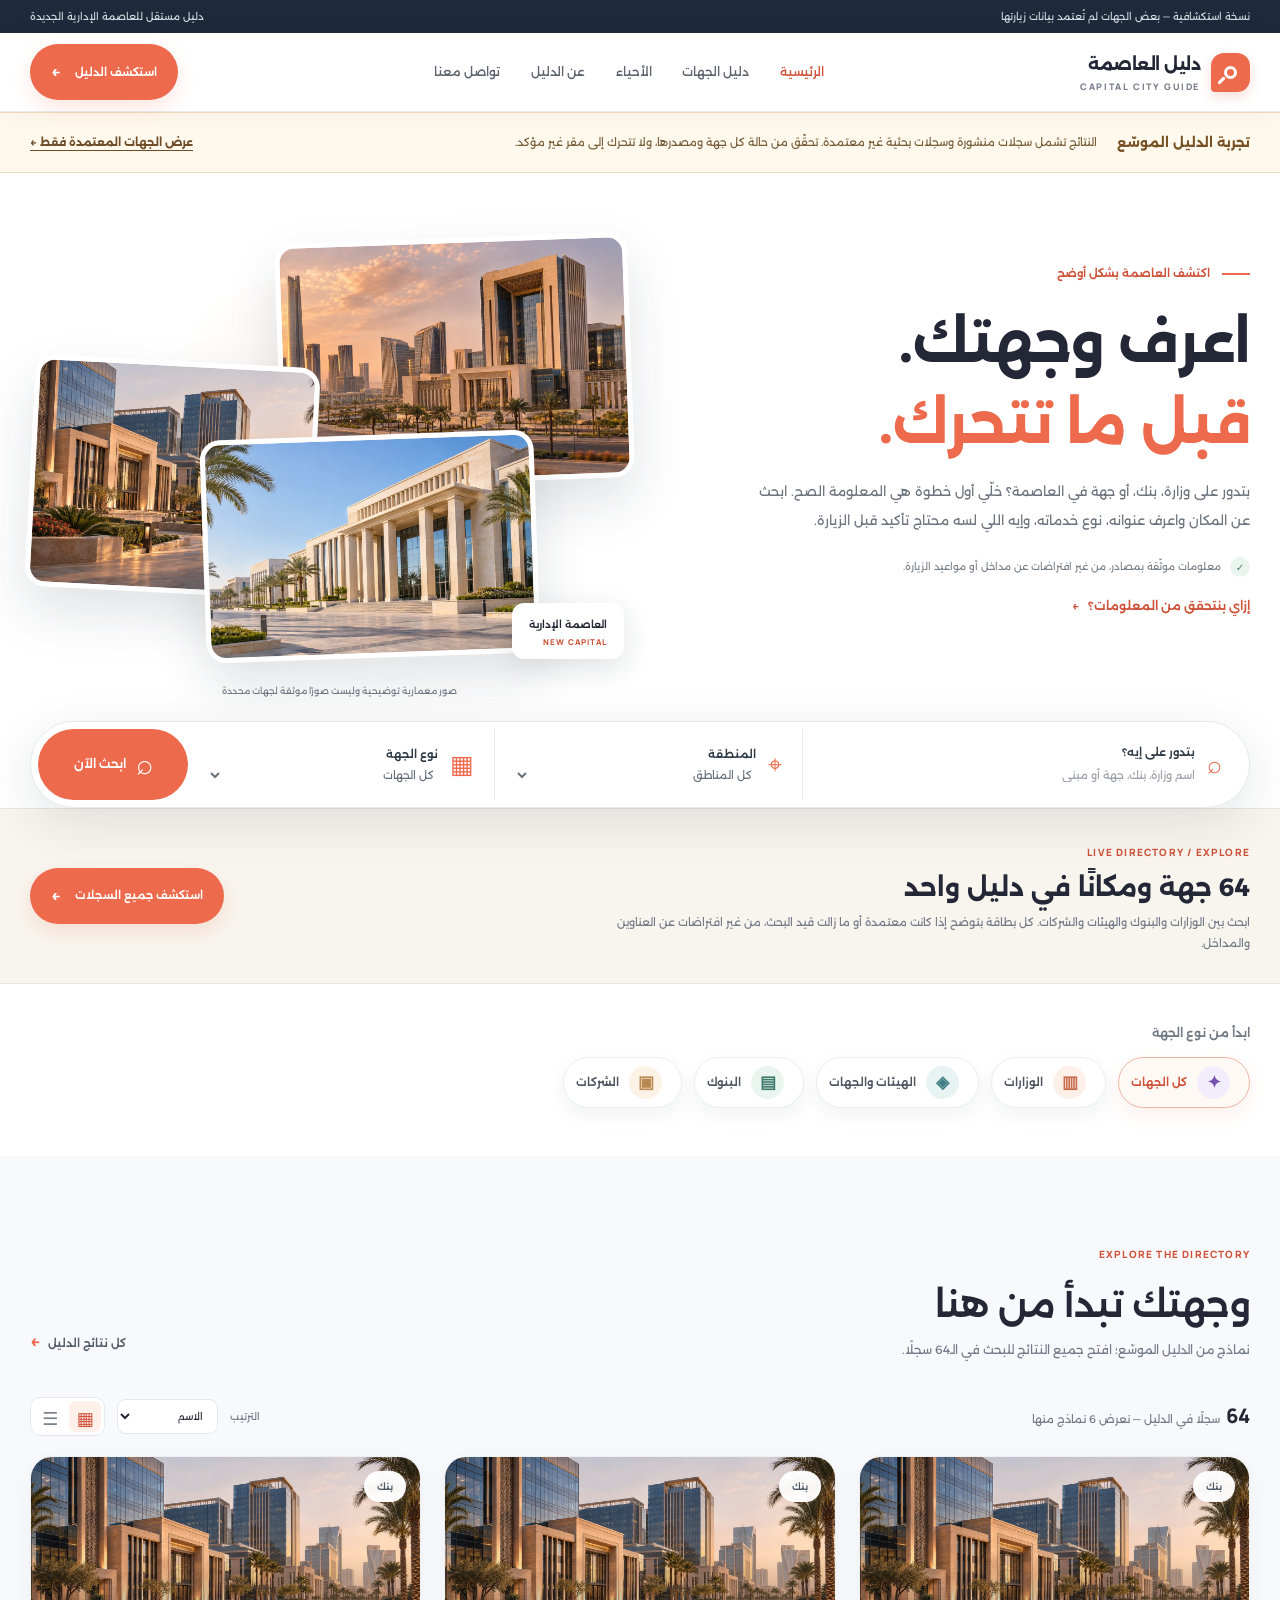
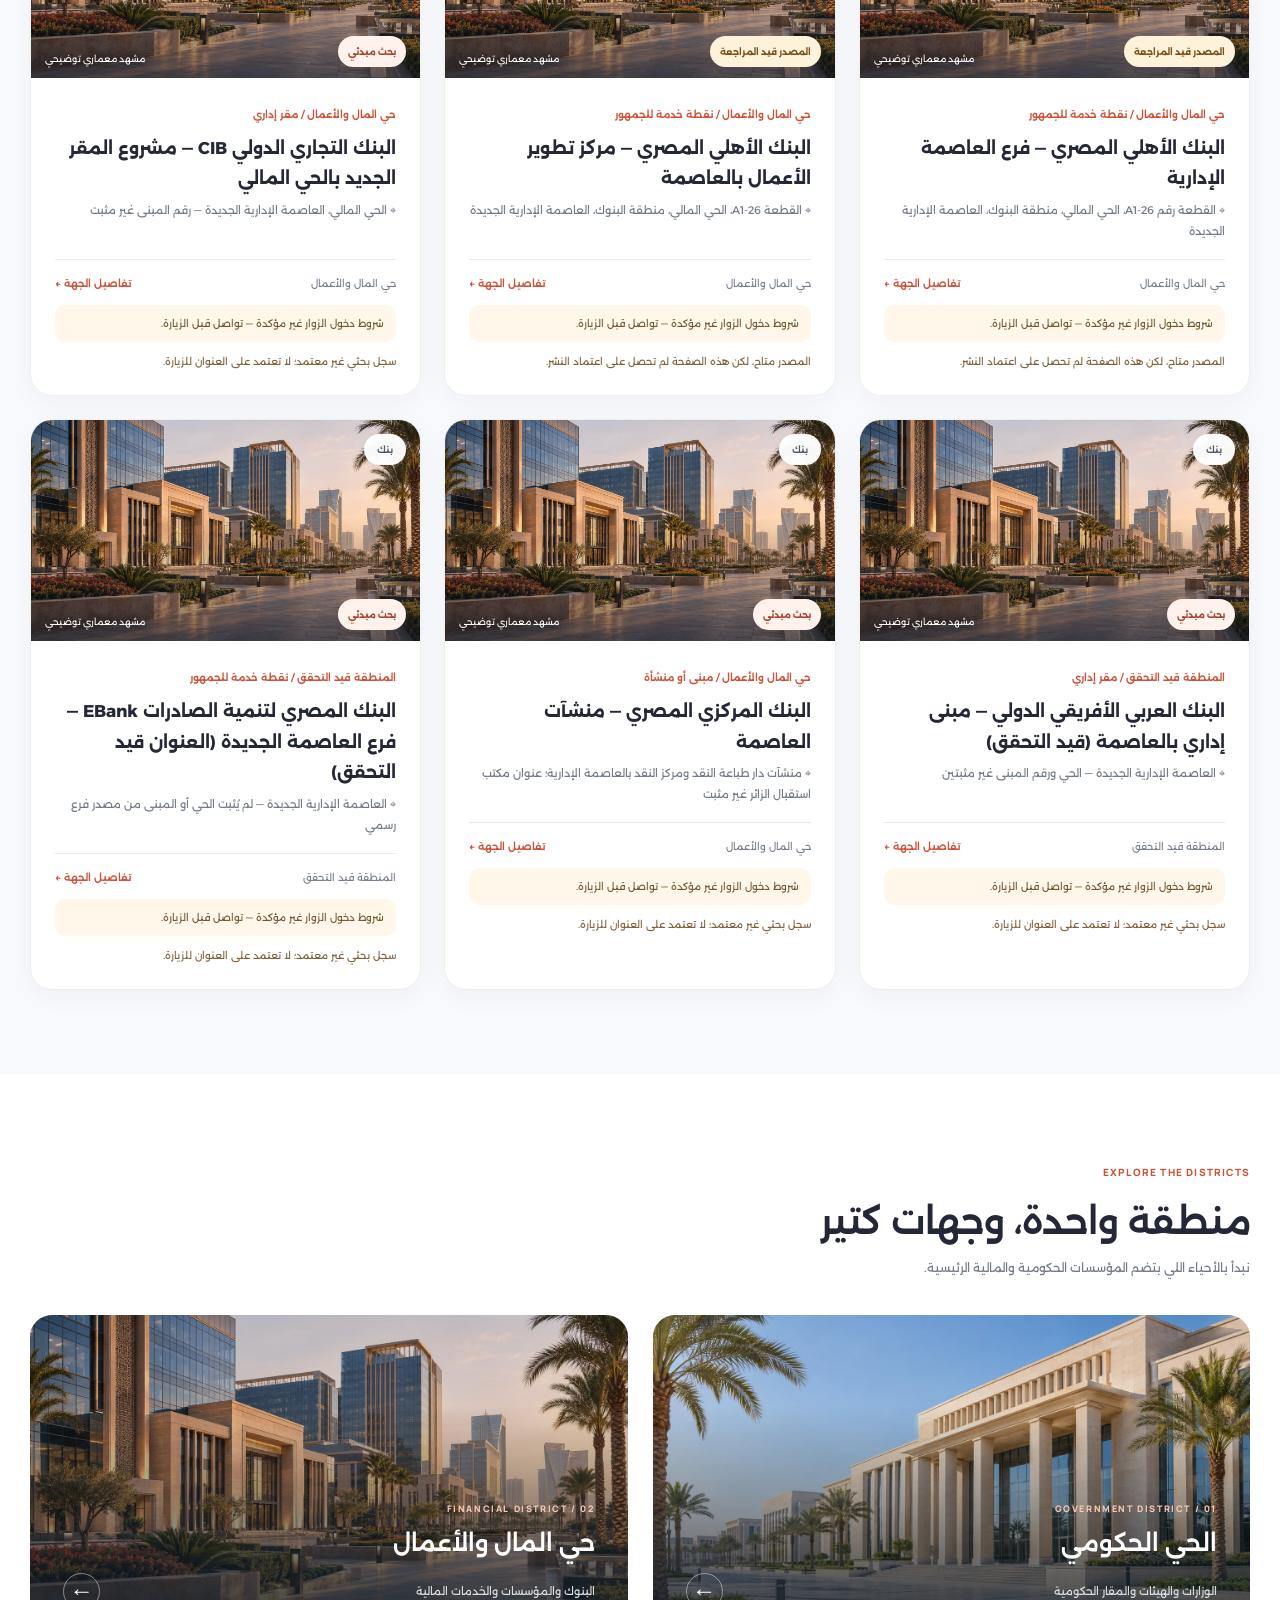
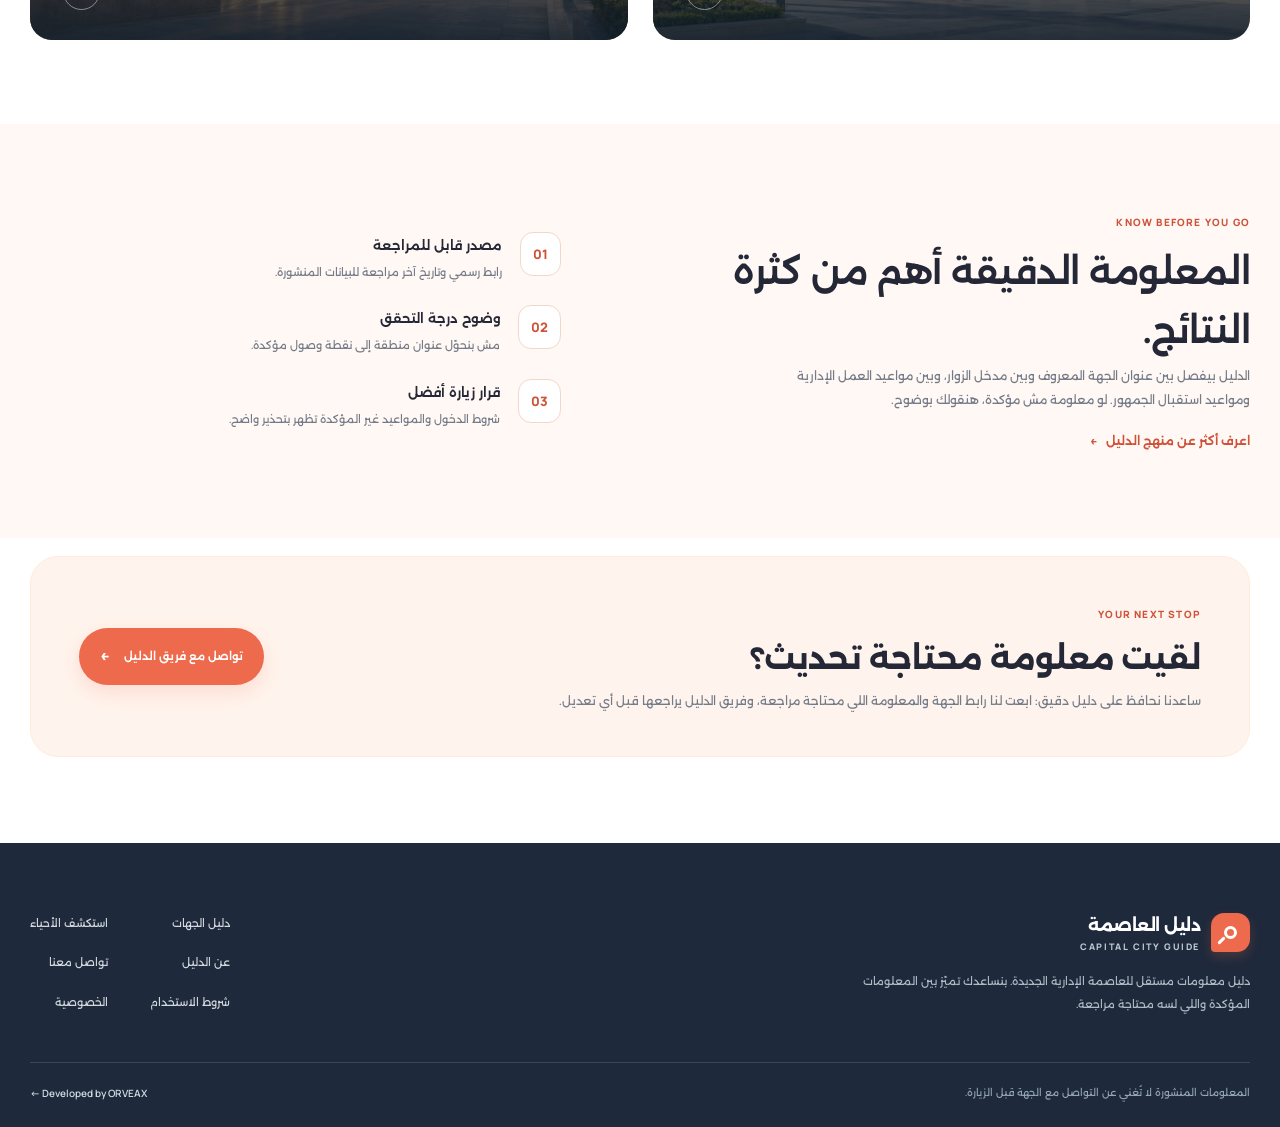
==== index.html @ b9665c39 "D15: Show all 64 places in default City Guide journey" ====
<!doctype html>
<html lang="ar" dir="rtl">
<head>
  <meta charset="utf-8">
  <meta name="viewport" content="width=device-width, initial-scale=1">
  <meta name="robots" content="noindex,nofollow">
  <meta name="theme-color" content="#ffffff">
  <meta name="description" content="دليل مستقل للجهات والبنوك والخدمات في العاصمة الإدارية الجديدة، يوضح ما تم التحقق منه وما يحتاج إلى تأكيد قبل الزيارة.">
  <title>دليل العاصمة | اكتشف المكان قبل ما تروح</title>
  <link rel="preconnect" href="https://fonts.googleapis.com">
  <link rel="preconnect" href="https://fonts.gstatic.com" crossorigin>
  <link rel="stylesheet" href="styles.css">
</head>
<body data-page="directory" data-catalog="exploration" data-home="true">
  <a class="skip-link" href="#places">تخطَّ إلى نتائج الدليل</a>
  <div class="announcement"><div class="container announcement__inner"><span><span class="status-dot"></span> دليل موسّع — درجات التحقق موضحة قبل الزيارة</span><span>دليل مستقل للعاصمة الإدارية الجديدة</span></div></div>
  <header class="site-header">
    <div class="container header__inner">
      <a class="brand" href="index.html" aria-label="دليل العاصمة — الرئيسية"><span class="brand-mark" aria-hidden="true"><span></span></span><span class="brand-copy"><strong>دليل العاصمة</strong><small>CAPITAL CITY GUIDE</small></span></a>
      <nav class="desktop-nav" aria-label="التنقل الرئيسي"><a class="active" href="index.html" aria-current="page">الرئيسية</a><a href="directory.html">دليل الجهات</a><a href="#districts">الأحياء</a><a href="about.html">عن الدليل</a><a href="contact.html">تواصل معنا</a></nav>
      <a class="header-action" href="directory.html">استكشف الدليل <span aria-hidden="true">←</span></a>
      <details class="mobile-nav"><summary aria-label="فتح قائمة التنقل"><span></span><span></span><span></span></summary><nav aria-label="التنقل للموبايل"><a href="index.html" aria-current="page">الرئيسية</a><a href="directory.html">دليل الجهات</a><a href="index.html#districts">الأحياء</a><a href="about.html">عن الدليل</a><a href="contact.html">تواصل معنا</a></nav></details>
    </div>
  </header>

  <main>
    <section class="hero" aria-labelledby="hero-title">
      <div class="container hero__grid">
        <div class="hero__copy">
          <span class="eyebrow"><span class="eyebrow-line"></span> اكتشف العاصمة بشكل أوضح</span>
          <h1 id="hero-title">اعرف وجهتك.<br><span>قبل ما تتحرك.</span></h1>
          <p>بتدور على وزارة، بنك، أو جهة في العاصمة؟ خلّي أول خطوة هي المعلومة الصح. ابحث عن المكان واعرف عنوانه، نوع خدماته، وإيه اللي لسه محتاج تأكيد قبل الزيارة.</p>
          <div class="hero__quiet"><span class="quiet-icon" aria-hidden="true">✓</span> معلومات موثّقة بمصادر، من غير افتراضات عن مداخل أو مواعيد الزيارة.</div>
          <a class="hero__secondary-link" href="about.html">إزاي بنتحقق من المعلومات؟ <span aria-hidden="true">←</span></a>
        </div>
        <div class="hero__visual" aria-label="مشاهد معمارية مولّدة توضيحيًا، لا تعرض مباني بعينها في العاصمة الإدارية">
          <div class="hero-tile hero-tile--back"><img src="assets/city-skyline.webp" alt="تصور معماري توضيحي لأفق مدينة حديثة" fetchpriority="high" width="1440" height="811"></div>
          <div class="hero-tile hero-tile--middle"><img src="assets/financial-illustration.webp" alt="تصور توضيحي لمبانٍ في حي أعمال" width="1440" height="811"></div>
          <div class="hero-tile hero-tile--front"><img src="assets/civic-illustration.webp" alt="تصور توضيحي لمبانٍ إدارية حديثة" width="1440" height="811"></div>
          <span class="hero__visual-label">العاصمة الإدارية <span>NEW CAPITAL</span></span>
          <span class="hero__visual-note">صور معمارية توضيحية وليست صورًا موثقة لجهات محددة</span>
        </div>
      </div>
      <div class="container hero-search-wrap">
        <form class="search-panel" id="searchForm" role="search">
          <label class="search-field search-field--query" for="q"><span class="field-symbol" aria-hidden="true">⌕</span><span class="field-content"><span class="field-label">بتدور على إيه؟</span><input id="q" type="search" placeholder="اسم وزارة، بنك، جهة أو مبنى" autocomplete="off"></span></label>
          <label class="search-field" for="zone"><span class="field-symbol" aria-hidden="true">⌖</span><span class="field-content"><span class="field-label">المنطقة</span><select id="zone"><option value="">كل المناطق</option><option value="Government District">الحي الحكومي</option><option value="Financial District">حي المال والأعمال</option></select></span></label>
          <label class="search-field" for="kind"><span class="field-symbol" aria-hidden="true">▦</span><span class="field-content"><span class="field-label">نوع الجهة</span><select id="kind"><option value="">كل الجهات</option><option value="Government">وزارات</option><option value="Authority">هيئات وجهات</option><option value="Bank">بنوك</option><option value="Company">شركات</option></select></span></label>
          <button type="submit" class="search-button"><span aria-hidden="true">⌕</span> ابحث الآن</button>
        </form>
      </div>
    </section>

    <section class="explore-entry" aria-label="تجربة الدليل الموسع"><div class="container explore-entry__inner"><div><span class="section-kicker">LIVE DIRECTORY / EXPLORE</span><h2>64 جهة ومكانًا في دليل واحد</h2><p>ابحث بين الوزارات والبنوك والهيئات والشركات. كل بطاقة بتوضح إذا كانت معتمدة أو ما زالت قيد البحث، من غير افتراضات عن العناوين والمداخل.</p></div><a class="header-action" href="directory.html">استكشف جميع السجلات <span aria-hidden="true">←</span></a></div></section>

    <section class="categories-section" aria-labelledby="categories-heading">
      <div class="container">
        <div class="section-kicker" id="categories-heading">ابدأ من نوع الجهة</div>
        <div class="category-list" id="categoryChips" aria-label="تصفية حسب نوع الجهة">
          <button type="button" class="category-chip is-active" data-kind="" aria-pressed="true"><span class="category-icon category-icon--all" aria-hidden="true">✦</span> كل الجهات</button>
          <button type="button" class="category-chip" data-kind="Government" aria-pressed="false"><span class="category-icon category-icon--gov" aria-hidden="true">▥</span> الوزارات</button>
          <button type="button" class="category-chip" data-kind="Authority" aria-pressed="false"><span class="category-icon category-icon--authority" aria-hidden="true">◈</span> الهيئات والجهات</button>
          <button type="button" class="category-chip" data-kind="Bank" aria-pressed="false"><span class="category-icon category-icon--bank" aria-hidden="true">▤</span> البنوك</button>
          <button type="button" class="category-chip" data-kind="Company" aria-pressed="false"><span class="category-icon category-icon--company" aria-hidden="true">▣</span> الشركات</button>
        </div>
      </div>
    </section>

    <section class="section listings-section" id="places" aria-labelledby="places-heading">
      <div class="container">
        <div class="section-head"><div><span class="section-kicker">EXPLORE THE DIRECTORY</span><h2 id="places-heading">وجهتك تبدأ من هنا</h2><p>نماذج من الدليل الموسّع؛ افتح جميع النتائج للبحث في الـ64 سجلًا.</p></div><a class="text-link" href="directory.html">كل نتائج الدليل <span aria-hidden="true">←</span></a></div>
        <div class="results-toolbar"><div class="results-summary"><strong id="count" aria-live="polite">—</strong> <span id="resultsDescription">سجلًا في الدليل — نعرض نماذج منها</span></div><div class="toolbar-actions"><label for="sort">الترتيب</label><select id="sort" aria-label="ترتيب النتائج"><option value="name">الاسم</option><option value="recent">الأحدث تحققًا</option></select><div class="view-toggle" role="group" aria-label="طريقة عرض النتائج"><button type="button" class="view-button is-active" data-view="grid" aria-label="عرض شبكي" aria-pressed="true">▦</button><button type="button" class="view-button" data-view="list" aria-label="عرض قائمة" aria-pressed="false">☰</button></div></div></div>
        <div id="cards" class="place-grid" aria-live="polite"><div class="empty-state"><div class="empty-state__icon" aria-hidden="true">⌕</div><h3>جاري تحميل الدليل…</h3></div></div>
      </div>
    </section>

    <section class="section districts-section" id="districts" aria-labelledby="districts-heading">
      <div class="container"><div class="section-head"><div><span class="section-kicker">EXPLORE THE DISTRICTS</span><h2 id="districts-heading">منطقة واحدة، وجهات كتير</h2><p>نبدأ بالأحياء اللي بتضم المؤسسات الحكومية والمالية الرئيسية.</p></div></div>
        <div class="district-grid">
          <a class="district-card district-card--government" href="#places" data-zone-link="Government District"><img src="assets/civic-illustration.webp" alt="" loading="lazy" width="1440" height="811"><span class="district-card__body"><small>01 / GOVERNMENT DISTRICT</small><strong>الحي الحكومي</strong><span>الوزارات والهيئات والمقار الحكومية <b aria-hidden="true">←</b></span></span></a>
          <a class="district-card district-card--financial" href="#places" data-zone-link="Financial District"><img src="assets/financial-illustration.webp" alt="" loading="lazy" width="1440" height="811"><span class="district-card__body"><small>02 / FINANCIAL DISTRICT</small><strong>حي المال والأعمال</strong><span>البنوك والمؤسسات والخدمات المالية <b aria-hidden="true">←</b></span></span></a>
        </div>
      </div>
    </section>

    <section class="section trust-section" id="trust" aria-labelledby="trust-heading"><div class="container trust-grid"><div><span class="section-kicker">KNOW BEFORE YOU GO</span><h2 id="trust-heading">المعلومة الدقيقة أهم من كثرة النتائج.</h2><p>الدليل بيفصل بين عنوان الجهة المعروف وبين مدخل الزوار، وبين مواعيد العمل الإدارية ومواعيد استقبال الجمهور. لو معلومة مش مؤكدة، هنقولك بوضوح.</p><a class="inline-arrow" href="about.html">اعرف أكثر عن منهج الدليل <span aria-hidden="true">←</span></a></div><div class="trust-points"><div><span>01</span><div><strong>مصدر قابل للمراجعة</strong><p>رابط رسمي وتاريخ آخر مراجعة للبيانات المنشورة.</p></div></div><div><span>02</span><div><strong>وضوح درجة التحقق</strong><p>مش بنحوّل عنوان منطقة إلى نقطة وصول مؤكدة.</p></div></div><div><span>03</span><div><strong>قرار زيارة أفضل</strong><p>شروط الدخول والمواعيد غير المؤكدة تظهر بتحذير واضح.</p></div></div></div></div></section>
    <section class="closing-section"><div class="container closing-panel"><div><span class="section-kicker">YOUR NEXT STOP</span><h2>لقيت معلومة محتاجة تحديث؟</h2><p>ساعدنا نحافظ على دليل دقيق: ابعت لنا رابط الجهة والمعلومة اللي محتاجة مراجعة، وفريق الدليل يراجعها قبل أي تعديل.</p></div><a class="header-action" href="contact.html">تواصل مع فريق الدليل <span aria-hidden="true">←</span></a></div></section>
  </main>
  <footer class="footer"><div class="container footer__inner"><div><a class="brand brand--footer" href="index.html"><span class="brand-mark" aria-hidden="true"><span></span></span><span class="brand-copy"><strong>دليل العاصمة</strong><small>CAPITAL CITY GUIDE</small></span></a><p>دليل معلومات مستقل للعاصمة الإدارية الجديدة. بنساعدك تميّز بين المعلومات المؤكدة واللي لسه محتاجة مراجعة.</p></div><div class="footer__links"><a href="directory.html">دليل الجهات</a><a href="index.html#districts">استكشف الأحياء</a><a href="about.html">عن الدليل</a><a href="contact.html">تواصل معنا</a><a href="terms.html">شروط الاستخدام</a><a href="privacy.html">الخصوصية</a></div></div><div class="container footer__bottom"><span>المعلومات المنشورة لا تُغني عن التواصل مع الجهة قبل الزيارة.</span><a href="https://orveax.com/ar/" target="_blank" rel="noopener noreferrer">Developed by ORVEAX ←</a></div></footer>
  <script type="module" src="scripts/app.mjs"></script>
</body>
</html>
---- styles.css ----
@import url('https://fonts.googleapis.com/css2?family=Alexandria:wght@300;400;500;600;700&family=Manrope:wght@400;500;600;700;800&display=swap');

:root {
  color-scheme: light;
  --ink: #1e2734;
  --muted: #737a84;
  --subtle: #959ba3;
  --accent: #dd6e4a;
  --accent-deep: #bb5435;
  --accent-soft: #fdf0e9;
  --canvas: #f8f9fa;
  --white: #fff;
  --line: #e8ebed;
  --navy: #172c3b;
  --shadow: 0 16px 48px rgb(25 42 54 / 8%);
  --radius: 20px;
}

*, *::before, *::after { box-sizing: border-box; }
html { scroll-behavior: smooth; }
body { margin: 0; background: var(--white); color: var(--ink); font: 400 13px/1.8 Alexandria, system-ui, sans-serif; -webkit-font-smoothing: antialiased; }
button, input, select { font: inherit; }
button { cursor: pointer; }
a { color: inherit; text-decoration: none; }
a:hover { color: var(--accent-deep); }
img { display: block; max-width: 100%; }
::selection { background: #f5cebc; color: var(--ink); }
:focus-visible { outline: 3px solid var(--accent); outline-offset: 4px; }
.container { width: min(1200px, calc(100% - 56px)); margin-inline: auto; }
.skip-link { position: absolute; z-index: 20; top: -100px; inset-inline-start: 20px; background: var(--ink); color: white; padding: 10px 16px; border-radius: 8px; }
.skip-link:focus { top: 14px; }

.announcement { background: var(--navy); color: #d1dce1; font-size: 10px; }
.announcement__inner { display: flex; align-items: center; justify-content: space-between; gap: 24px; min-height: 33px; }
.announcement__inner > span { display: inline-flex; gap: 8px; align-items: center; }
.status-dot { width: 6px; height: 6px; border-radius: 50%; background: #eab98d; box-shadow: 0 0 0 3px rgb(234 185 141 / 13%); }
.site-header { position: relative; z-index: 5; background: white; border-bottom: 1px solid var(--line); }
.header__inner { display: flex; align-items: center; justify-content: space-between; gap: 30px; min-height: 85px; }
.brand { display: inline-flex; gap: 11px; align-items: center; flex-shrink: 0; }
.brand-mark { width: 39px; height: 39px; display: grid; place-items: center; border-radius: 13px 13px 13px 4px; background: var(--accent); box-shadow: 0 5px 12px rgb(221 110 74 / 22%); }
.brand-mark > span { display: block; width: 13px; height: 13px; border: 3px solid white; border-radius: 50%; position: relative; }
.brand-mark > span::after { content: ''; position: absolute; width: 9px; height: 3px; background: #fff; border-radius: 3px; transform: rotate(-45deg); inset-inline-start: 8px; top: 10px; }
.brand-copy { display: flex; flex-direction: column; line-height: 1.4; gap: 5px; }
.brand-copy strong { font-weight: 700; font-size: 17px; letter-spacing: -.5px; }
.brand-copy small { font: 800 9px/1 Manrope, sans-serif; color: var(--muted); letter-spacing: 1.6px; }
.desktop-nav { display: flex; align-items: center; gap: clamp(18px, 2.4vw, 37px); }
.desktop-nav a { color: #5d6470; font-size: 12px; font-weight: 500; transition: color .2s; }
.desktop-nav a.active, .desktop-nav a:hover { color: var(--accent-deep); }
.header-action { background: var(--accent); color: #fff; font-size: 11px; font-weight: 600; display: inline-flex; align-items: center; gap: 14px; padding: 12px 20px; border-radius: 40px; transition: transform .2s, background .2s; white-space: nowrap; }
.header-action:hover, .search-button:hover { background: var(--accent-deep); color: white; transform: translateY(-2px); }
.header-action span { font-size: 16px; }

.hero { background: #fff; padding-top: 70px; }
.hero__grid { display: grid; grid-template-columns: .96fr 1.04fr; align-items: center; min-height: 405px; gap: 30px; }
.hero__copy { position: relative; z-index: 1; padding-bottom: 30px; }
.eyebrow { display: inline-flex; gap: 12px; align-items: center; font-size: 11px; color: var(--accent-deep); font-weight: 600; }
.eyebrow-line { width: 28px; height: 2px; background: var(--accent); display: inline-block; }
.hero h1 { font-size: clamp(34px, 4.1vw, 58px); letter-spacing: -1.3px; line-height: 1.5; font-weight: 700; margin: 18px 0 14px; }
.hero h1 span { color: var(--accent); }
.hero__copy > p { max-width: 495px; color: #6c747e; font-size: 12px; line-height: 2.35; margin: 0; }
.hero__quiet { display: flex; align-items: start; gap: 9px; color: #7a828a; font-size: 10px; margin-top: 23px; line-height: 1.9; }
.quiet-icon { display: inline-grid; place-items: center; width: 20px; height: 20px; flex: none; color: #477d66; background: #ebf5ef; border-radius: 50%; font-weight: 700; }
.hero__visual { height: 420px; position: relative; isolation: isolate; }
.hero__visual::before { content: ''; position: absolute; width: 75%; height: 73%; border-radius: 50%; background: radial-gradient(circle, #faf1ea, transparent 70%); inset: 8% 10% auto auto; z-index: -1; }
.hero-tile { position: absolute; overflow: hidden; border-radius: 17px; padding: 5px; background: white; box-shadow: 0 22px 46px rgb(37 51 62 / 16%); }
.hero-tile img { width: 100%; height: 100%; border-radius: 12px; object-fit: cover; }
.hero-tile--back { width: 57%; height: 56%; top: 1%; inset-inline-start: 3%; transform: rotate(-2deg); }
.hero-tile--middle { width: 46%; height: 53%; top: 29%; inset-inline-end: 0; transform: rotate(3deg); z-index: 2; }
.hero-tile--front { width: 54%; height: 51%; top: 46%; inset-inline-start: 18%; transform: rotate(-2deg); z-index: 3; }
.hero__visual-label { position: absolute; z-index: 4; background: white; padding: 12px 17px; border-radius: 12px; font-weight: 600; font-size: 10px; box-shadow: 0 9px 30px rgb(30 39 52 / 14%); inset-inline-start: 4%; bottom: 3%; display: flex; flex-direction: column; gap: 2px; }
.hero__visual-label span { color: var(--accent-deep); font: 800 8px Manrope, sans-serif; letter-spacing: 1px; }
.hero__visual-note { position: absolute; bottom: -27px; inset-inline: 0; text-align: center; color: var(--muted); font-size: 9px; line-height: 1.8; }
.hero-search-wrap { position: relative; z-index: 3; }
.search-panel { margin-top: 48px; border: 1px solid #e6e9eb; display: flex; align-items: stretch; gap: 0; padding: 9px; min-height: 87px; background: #fff; border-radius: 20px; box-shadow: 0 16px 56px rgb(23 44 59 / 10%); }
.search-field { display: flex; gap: 12px; align-items: center; flex: 1; padding-inline: 19px; border-inline-start: 1px solid var(--line); min-width: 0; }
.search-field--query { flex: 1.5; border-inline-start: 0; }
.field-symbol { color: var(--accent); font-family: Arial, sans-serif; line-height: 1; font-size: 25px; }
.field-content { min-width: 0; display: flex; flex-direction: column; gap: 1px; flex: 1; }
.field-label { color: #303b48; font-weight: 600; font-size: 11px; }
.search-field input, .search-field select { width: 100%; min-width: 0; padding: 1px 0; background: transparent; border: 0; outline-offset: 4px; color: #68717c; font-size: 11px; }
.search-field input::placeholder { color: #9ba1a8; }
.search-button { background: var(--accent); color: white; border: 0; border-radius: 13px; min-width: 150px; font-weight: 600; font-size: 12px; display: flex; align-items: center; justify-content: center; gap: 10px; transition: transform .2s, background .2s; }
.search-button span { font: 29px/1 Arial, sans-serif; }

.categories-section { padding: 41px 0 48px; }
.section-kicker { color: var(--accent-deep); font: 800 10px/1.4 Manrope, Alexandria, sans-serif; letter-spacing: 1.2px; }
#categories-heading { font: 600 12px Alexandria, sans-serif; color: #727a83; margin-bottom: 17px; letter-spacing: 0; }
.category-list { display: flex; gap: 12px; flex-wrap: wrap; }
.category-chip { border: 1px solid #ebedf0; background: white; box-shadow: 0 6px 18px rgb(18 37 51 / 4%); color: #4c5560; border-radius: 100px; padding: 9px 15px 9px 20px; display: inline-flex; align-items: center; gap: 10px; font-size: 11px; font-weight: 600; transition: transform .2s, border-color .2s, box-shadow .2s; }
.category-chip:hover { transform: translateY(-2px); border-color: #f3c5b5; box-shadow: var(--shadow); }
.category-chip.is-active { border-color: #efb6a2; background: #fff9f6; color: var(--accent-deep); }
.category-icon { width: 33px; height: 33px; display: inline-grid; place-items: center; border-radius: 50%; font: 700 17px Arial, sans-serif; }
.category-icon--all { color: #7653af; background: #f2edfa; }.category-icon--gov { color: #c86c4e; background: #fdf0e8; }.category-icon--authority { color: #427f84; background: #e7f4f3; }.category-icon--bank { color: #407b6a; background: #eaf5f0; }.category-icon--company { color: #ba8952; background: #fcf2e5; }

.section { padding: 73px 0; }
.listings-section { background: var(--canvas); }
.section-head { display: flex; justify-content: space-between; align-items: end; gap: 25px; margin-bottom: 35px; }
.section-head h2, .trust-grid h2 { font-size: clamp(23px, 2.7vw, 34px); line-height: 1.65; margin: 8px 0 4px; font-weight: 600; letter-spacing: -.5px; }
.section-head p, .trust-grid > div > p { margin: 0; color: var(--muted); font-size: 12px; line-height: 2; }
.text-link { color: #555f69; font-weight: 600; font-size: 11px; white-space: nowrap; padding-bottom: 5px; }
.text-link span { color: var(--accent); font-size: 17px; margin-inline-start: 5px; }
.results-toolbar { display: flex; align-items: center; justify-content: space-between; gap: 15px; margin-bottom: 20px; }
.results-summary { display: flex; align-items: baseline; gap: 6px; color: var(--muted); font-size: 11px; }
.results-summary strong { color: var(--ink); font: 800 20px Manrope, sans-serif; }
.toolbar-actions { display: flex; align-items: center; gap: 12px; font-size: 10px; color: var(--muted); }
.toolbar-actions select { border-radius: 9px; background: white; border: 1px solid #e4e8eb; padding: 9px 10px; color: var(--ink); font-size: 10px; }
.view-toggle { display: inline-flex; gap: 3px; padding: 3px; border: 1px solid #e6e9eb; background: white; border-radius: 10px; }
.view-button { border: 0; background: transparent; width: 32px; height: 31px; border-radius: 7px; color: #7c838c; font-size: 18px; }
.view-button.is-active { background: var(--accent-soft); color: var(--accent-deep); }
.place-grid { display: grid; grid-template-columns: repeat(3, minmax(0, 1fr)); gap: 23px; }
.place-grid.is-list { grid-template-columns: 1fr; }
.place-card { background: white; overflow: hidden; border: 1px solid #edf0f1; border-radius: 17px; transition: transform .22s, box-shadow .22s; }
.place-card:hover { transform: translateY(-4px); box-shadow: var(--shadow); }
.place-card__image { position: relative; height: 195px; overflow: hidden; background: #e3e7e8; }
.place-card__image img { width: 100%; height: 100%; object-fit: cover; transition: transform .4s; }
.place-card:hover .place-card__image img { transform: scale(1.04); }
.image-badge { position: absolute; top: 14px; inset-inline-start: 14px; border-radius: 9px; padding: 7px 11px; color: #4b5863; background: white; font-size: 9px; font-weight: 600; box-shadow: 0 4px 12px rgb(0 0 0 / 6%); }
.place-card__body { padding: 21px 22px 23px; }
.place-card h3 { font-size: 15px; line-height: 1.7; margin: 0 0 6px; font-weight: 600; }
.place-card h3 a:hover { color: var(--accent-deep); }
.place-card__address { color: var(--muted); font-size: 11px; line-height: 1.9; margin: 0 0 17px; min-height: 42px; }
.place-card__meta { border-top: 1px solid var(--line); display: flex; align-items: center; justify-content: space-between; gap: 9px; padding-top: 14px; font-size: 10px; color: #77818b; }
.place-card__meta span { display: inline-flex; align-items: center; gap: 5px; }
.place-card__meta a { color: var(--accent-deep); font-weight: 600; }
.place-card__note { margin: 12px 0 0; color: #8c785b; font-size: 9px; line-height: 1.7; }
.place-grid.is-list .place-card { display: grid; grid-template-columns: 28% 1fr; }
.place-grid.is-list .place-card__image { height: 100%; min-height: 190px; }
.place-grid.is-list .place-card__address { min-height: 0; }
.empty-state { grid-column: 1/-1; border: 1px dashed #d5dce0; border-radius: 20px; background: white; text-align: center; padding: 55px 20px; color: var(--muted); }
.empty-state__icon { display: grid; place-items: center; margin: 0 auto 15px; width: 66px; height: 66px; border-radius: 20px; background: var(--accent-soft); color: var(--accent); font: 52px/1 Arial, sans-serif; }
.empty-state h3 { color: var(--ink); font-size: 18px; font-weight: 600; margin: 0 0 10px; }
.empty-state p { max-width: 465px; line-height: 2.1; font-size: 11px; margin: auto; }
.reset-filters { margin-top: 18px; border: 1px solid #f4c6b6; color: var(--accent-deep); background: #fff9f6; padding: 10px 20px; border-radius: 50px; font-weight: 600; font-size: 11px; }

.districts-section { padding-bottom: 83px; }
.district-grid { display: grid; grid-template-columns: 1fr 1fr; gap: 25px; }
.district-card { display: flex; align-items: end; position: relative; height: 325px; overflow: hidden; border-radius: 21px; background: #d5d8d7; isolation: isolate; }
.district-card img { position: absolute; width: 100%; height: 100%; object-fit: cover; inset: 0; z-index: -2; transition: transform .4s; }
.district-card:hover img { transform: scale(1.05); }
.district-card::before { content: ''; position: absolute; inset: 0; background: linear-gradient(to top, rgb(18 31 43 / 89%), rgb(18 31 43 / 8%) 72%); z-index: -1; }
.district-card__body { color: #fff; padding: 30px 33px; display: flex; flex-direction: column; gap: 7px; width: 100%; }
.district-card__body small { font: 800 9px Manrope, sans-serif; letter-spacing: 1.6px; color: #f7c9b5; }
.district-card__body strong { font-weight: 600; font-size: 23px; }
.district-card__body > span { font-size: 11px; color: #d8dee0; display: flex; justify-content: space-between; align-items: center; }
.district-card__body b { font: 24px Arial, sans-serif; border: 1px solid rgb(255 255 255 / 45%); width: 37px; height: 37px; display: grid; place-items: center; border-radius: 50%; color: #fff; }
.district-card:hover { color: #fff; }

.trust-section { background: #fff8f4; }
.trust-grid { display: grid; grid-template-columns: 1fr 1fr; gap: 13%; align-items: center; }
.trust-grid > div > p { max-width: 485px; }
.trust-points { display: grid; gap: 23px; }
.trust-points > div { display: flex; gap: 18px; align-items: start; }
.trust-points > div > span { flex: none; font: 800 13px Manrope, sans-serif; background: white; border: 1px solid #f0d9cb; color: var(--accent-deep); padding: 12px; border-radius: 13px; }
.trust-points strong { font-weight: 600; font-size: 13px; }
.trust-points p { margin: 3px 0 0; color: var(--muted); font-size: 11px; line-height: 1.9; }

.footer { background: var(--navy); color: #d2d9de; padding: 63px 0 25px; }
.footer__inner { display: flex; justify-content: space-between; gap: 40px; padding-bottom: 46px; }
.brand--footer .brand-copy strong { color: #fff; }.brand--footer .brand-copy small { color: #bdcad1; }
.footer__inner > div > p { font-size: 11px; max-width: 390px; margin: 18px 0 0; color: #aebbc4; line-height: 2.1; }
.footer__links { display: grid; grid-template-columns: repeat(2, max-content); gap: 15px 42px; font-size: 11px; }
.footer__links a:hover { color: #f6bd9f; }
.footer__bottom { font-size: 10px; color: #93a7b3; border-top: 1px solid rgb(255 255 255 / 13%); padding-top: 20px; }

.breadcrumbs { display: flex; flex-wrap: wrap; gap: 11px; padding-top: 30px; font-size: 11px; color: #9299a0; }
.breadcrumbs a { color: #68737f; }
.detail-heading { padding: 23px 0 43px; }
.detail-heading > .container { display: grid; grid-template-columns: 1fr 280px; gap: 50px; align-items: center; }
.detail-heading h1 { font-size: clamp(25px, 3.4vw, 39px); font-weight: 700; line-height: 1.6; margin: 17px 0 8px; }
.detail-heading p { color: var(--muted); font-size: 12px; }
.detail-badges { display: flex; gap: 9px; align-items: center; flex-wrap: wrap; }
.verified-badge, .soft-badge { display: inline-block; padding: 7px 12px; border-radius: 8px; font-size: 10px; font-weight: 600; }
.verified-badge { background: #eaf6ee; color: #387651; }.soft-badge { background: #f5f2ed; color: #8a7560; }
.detail-hero-art { height: 170px; border-radius: 17px; overflow: hidden; background: #ebedf0; }
.detail-hero-art img { height: 100%; width: 100%; object-fit: cover; }
.detail-section { padding-top: 39px; background: var(--canvas); }
.detail-layout { display: grid; grid-template-columns: minmax(0, 1.7fr) minmax(280px, .8fr); gap: 25px; align-items: start; }
.detail-content, .detail-aside { display: grid; gap: 24px; }
.content-card { background: white; border: 1px solid var(--line); border-radius: 18px; padding: 30px; }
.card-heading { display: flex; gap: 13px; align-items: start; padding-bottom: 18px; border-bottom: 1px solid var(--line); margin-bottom: 18px; }
.heading-icon { font: 26px/1 Arial, sans-serif; background: var(--accent-soft); border-radius: 10px; color: var(--accent); width: 43px; height: 43px; flex: none; display: grid; place-items: center; }
.card-heading h2 { font-size: 16px; font-weight: 600; margin: 0 0 1px; }.card-heading p { font-size: 10px; color: var(--muted); margin: 0; }
.fact-list { display: grid; gap: 14px; margin: 0; }
.fact-list > div { display: grid; grid-template-columns: minmax(115px, .7fr) minmax(0, 1.3fr); gap: 15px; }
.fact-list dt { color: #8d949c; font-size: 11px; }.fact-list dd { margin: 0; font-size: 12px; line-height: 2; color: #36424d; overflow-wrap: anywhere; }
.notice { margin-top: 24px; background: #fff5e9; border: 1px solid #f1dec2; border-radius: 12px; color: #7e5c36; padding: 16px; font-size: 11px; line-height: 2.1; }
.sidebar-card { padding: 25px; }
.contact-actions { display: grid; gap: 9px; }
.contact-actions a { border: 1px solid #e5e8ea; color: var(--ink); padding: 11px 15px; border-radius: 10px; font-weight: 600; font-size: 11px; display: flex; justify-content: space-between; align-items: center; }
.contact-actions a::after { content: '←'; color: var(--accent); font: 17px Arial, sans-serif; }
.maps-card { background: linear-gradient(145deg, #fffaf7, #fff); border-color: #f1e2da; }
.maps-card .contact-actions a { min-height: 47px; }
.maps-card .map-warning { border-top: 1px solid #f1e2da; padding-top: 13px; margin: 16px 0 0; line-height: 1.9; }
.contact-actions a.primary { background: var(--accent); border-color: var(--accent); color: white; }.contact-actions a.primary::after { color: white; }
.contact-actions a:hover { border-color: var(--accent); }
.checked-date, .source-note { color: var(--muted); font-size: 11px; line-height: 2; }.checked-date strong { color: var(--ink); }
.source-note { margin: 0 0 18px; }
.back-link { color: var(--accent-deep); font-size: 12px; font-weight: 600; padding: 10px; }

@media (max-width: 1050px) {
  .desktop-nav { gap: 15px; }.header-action { padding: 12px 15px; }
  .search-panel { flex-wrap: wrap; }.search-field--query { flex-basis: 100%; border-inline-start: 0; min-height: 56px; border-bottom: 1px solid var(--line); }.search-field { min-height: 65px; }.search-button { min-width: 125px; }
  .hero__grid { gap: 5px; }.place-grid { gap: 15px; }
}
@media (max-width: 760px) {
  .container { width: min(100% - 34px, 620px); }
  .announcement__inner > span:last-child { display: none; }.announcement { font-size: 9px; }
  .site-header .header__inner { min-height: 70px; }.desktop-nav { display: none; }.header-action { font-size: 10px; padding: 10px 13px; }
  .brand-mark { width: 35px; height: 35px; }.brand-copy strong { font-size: 14px; }.brand-copy small { font-size: 7px; }
  .hero { padding-top: 32px; }.hero__grid { grid-template-columns: 1fr; min-height: 0; gap: 13px; }.hero__copy { padding: 0; }
  .hero h1 { font-size: clamp(34px, 8vw, 43px); margin: 11px 0 9px; }.hero__copy > p { font-size: 11px; }
  .hero__visual { height: 255px; width: min(100%, 480px); margin-inline: auto; }.hero-tile { border-radius: 12px; padding: 3px; }.hero-tile img { border-radius: 9px; }.hero__visual-label { font-size: 9px; padding: 8px 12px; }
  .hero-search-wrap { width: 100%; }.search-panel { border-radius: 0; box-shadow: 0 5px 24px rgb(20 42 57 / 8%); padding: 9px 17px 15px; margin-top: 31px; }
  .search-field { min-height: 60px; flex-basis: 50%; padding-inline: 9px; }.search-field--query { flex-basis: 100%; }.search-field:nth-of-type(2) { border-inline-start: 0; }.search-button { flex-basis: 100%; min-height: 48px; border-radius: 11px; }
  .categories-section { padding: 30px 0; }.category-list { flex-wrap: nowrap; overflow-x: auto; padding-bottom: 8px; scrollbar-width: thin; }.category-chip { flex: none; padding: 6px 12px; }.category-icon { width: 30px; height: 30px; }
  .section { padding: 52px 0; }.section-head { align-items: start; margin-bottom: 25px; }.section-head h2, .trust-grid h2 { font-size: 24px; }.section-head p { font-size: 11px; }.text-link { display: none; }
  .place-grid { grid-template-columns: 1fr; gap: 16px; }.place-card__image { height: 220px; }.place-grid.is-list .place-card { display: block; }.place-grid.is-list .place-card__image { height: 180px; min-height: 0; }
  .district-grid, .trust-grid { grid-template-columns: 1fr; gap: 18px; }.district-card { height: 255px; }.trust-grid { gap: 35px; }
  .footer { padding-top: 45px; }.footer__inner { flex-direction: column; gap: 30px; padding-bottom: 27px; }.footer__links { gap: 12px 30px; }
  .detail-heading > .container { grid-template-columns: 1fr; gap: 15px; }.detail-hero-art { height: 185px; }.detail-layout { grid-template-columns: 1fr; }.content-card { padding: 20px; }.fact-list > div { grid-template-columns: 1fr; gap: 0; }
}
@media (max-width: 390px) {
  .header-action { display: none; }.toolbar-actions > label { display: none; }.hero__visual { height: 225px; }.hero h1 { font-size: 33px; }
}
@media (prefers-reduced-motion: reduce) {
  *, *::before, *::after { scroll-behavior: auto !important; transition-duration: 0.01ms !important; animation-duration: 0.01ms !important; }
}

/* D11 — Finder-inspired directory experience, built with independent City Guide components. */
:root {
  --ink: #242736;
  --muted: #747b88;
  --accent: #ed6a4d;
  --accent-deep: #ce5138;
  --accent-soft: #fff0ea;
  --canvas: #f8f9fc;
  --navy: #1e293b;
  --line: #e9ebf0;
  --shadow: 0 18px 42px rgb(32 42 62 / 10%);
  --radius: 22px;
}
body { font-size: 14px; line-height: 1.9; }
.container { width: min(1240px, calc(100% - 60px)); }
.site-header { position: sticky; top: 0; z-index: 30; box-shadow: 0 4px 28px rgb(22 32 44 / 3%); }
.header__inner { min-height: 78px; }
.desktop-nav a { font-size: 12px; padding: 12px 0; }
.header-action { border-radius: 999px; padding: 13px 21px; box-shadow: 0 8px 20px rgb(237 106 77 / 17%); }
.mobile-nav { display: none; position: relative; }
.mobile-nav summary { list-style: none; width: 43px; height: 43px; border: 1px solid var(--line); border-radius: 12px; display: grid; align-content: center; justify-items: center; gap: 5px; cursor: pointer; background: white; }
.mobile-nav summary::-webkit-details-marker { display: none; }
.mobile-nav summary span { width: 18px; height: 2px; border-radius: 2px; background: var(--ink); }
.mobile-nav nav { position: absolute; top: 52px; inset-inline-end: 0; width: min(300px, calc(100vw - 34px)); padding: 12px; background: white; border: 1px solid var(--line); box-shadow: var(--shadow); border-radius: 17px; display: grid; gap: 3px; }
.mobile-nav nav a { padding: 11px 13px; font-size: 12px; border-radius: 9px; }
.mobile-nav nav a[aria-current="page"], .mobile-nav nav a:hover { color: var(--accent-deep); background: var(--accent-soft); }
.hero { padding-top: 60px; }
.hero__grid { min-height: 440px; }
.hero h1 { letter-spacing: -.9px; font-weight: 700; font-size: clamp(38px, 4.4vw, 64px); line-height: 1.43; }
.hero__copy > p { font-size: 13px; max-width: 510px; line-height: 2.2; }
.hero__secondary-link, .inline-arrow { display: inline-flex; align-items: center; gap: 9px; color: var(--accent-deep); font-weight: 600; font-size: 12px; margin-top: 18px; }
.hero__secondary-link span, .inline-arrow span { transition: transform .2s; }
.hero__secondary-link:hover span, .inline-arrow:hover span { transform: translateX(-4px); }
.hero-tile { border-radius: 20px; box-shadow: 0 24px 52px rgb(24 37 57 / 13%); }
.hero-tile img { border-radius: 15px; }
.hero__visual { height: 438px; }
.search-panel { border-radius: 999px; box-shadow: 0 14px 50px rgb(20 32 46 / 11%); min-height: 87px; padding: 7px; }
.search-field { padding-inline: 20px; }
.search-button { border-radius: 999px; }
.category-chip { border-radius: 999px; padding: 8px 19px 8px 12px; box-shadow: 0 7px 20px rgb(24 34 46 / 6%); }
.category-chip.is-active { box-shadow: 0 7px 20px rgb(237 106 77 / 10%); }
.section { padding-block: 84px; }
.section-head h2, .trust-grid h2 { font-size: clamp(25px, 2.8vw, 37px); }
.place-card { border-radius: var(--radius); box-shadow: 0 7px 26px rgb(35 46 62 / 4%); }
.place-card__image { height: 221px; }
.place-card__image::after { content: ''; position: absolute; inset: 45% 0 0; background: linear-gradient(0deg, rgb(18 27 41 / 55%), transparent); pointer-events: none; }
.image-badge { z-index: 1; background: rgb(255 255 255 / 96%); border-radius: 999px; padding: 7px 13px; }
.image-disclosure { position: absolute; z-index: 1; bottom: 11px; inset-inline-end: 14px; color: #fff; font-size: 9px; text-shadow: 0 1px 8px rgb(0 0 0 / 65%); }
.verification-tag { position: absolute; z-index: 2; bottom: 11px; inset-inline-start: 14px; padding: 7px 10px; border-radius: 999px; font-size: 9px; font-weight: 700; background: #fff2db; color: #79521c; box-shadow: 0 2px 8px rgb(0 0 0 / 11%); }
.verification-tag--approved { background: #e9f7ee; color: #296740; }
.verification-tag--research { background: #fff1ec; color: #a54730; }
.place-card__verification-note { font-size: 10px; color: #82613c; margin: 11px 0 0; line-height: 1.8; }
.exploration-banner { background: #fff8ec; border-block: 1px solid #f0ddbf; }
.exploration-banner__inner { display: flex; align-items: center; gap: 20px; padding-top: 17px; padding-bottom: 17px; }
.exploration-banner strong { color: #765023; font-size: 13px; white-space: nowrap; }
.exploration-banner p { color: #775e3b; font-size: 11px; line-height: 1.9; margin: 0; flex: 1; }
.exploration-banner a { font-size: 11px; font-weight: 700; color: #6e4d28; white-space: nowrap; text-decoration: underline; text-underline-offset: 4px; }
.verified-badge--unapproved { background: #fff2dc; color: #855b23; }
.explore-entry { padding: 29px 0; background: #f8f5ef; border-block: 1px solid #ece5da; }
.explore-entry__inner { display: flex; justify-content: space-between; align-items: center; gap: 30px; }
.explore-entry h2 { margin: 6px 0 7px; font-size: clamp(18px, 2.4vw, 25px); line-height: 1.4; color: var(--ink); }
.explore-entry p { max-width: 680px; margin: 0; line-height: 1.9; color: var(--muted); font-size: 11px; }
.explore-entry .header-action { flex: none; }
.explore-intro-link { display: inline-flex; align-items: center; margin-top: 17px; font-size: 12px; color: var(--accent-deep); font-weight: 700; text-decoration: underline; text-underline-offset: 5px; }
.place-card__eyebrow { display: inline-block; margin-bottom: 9px; color: var(--accent-deep); font-size: 10px; font-weight: 600; }
.place-card h3 { font-size: 17px; font-weight: 700; line-height: 1.8; }
.place-card__body { padding: 22px 24px 24px; }
.place-card__note { border-radius: 10px; background: #fff7e9; color: #765934; padding: 10px 12px; font-size: 10px; }
.place-grid.is-sparse { grid-template-columns: 1fr; }
.place-grid.is-sparse .place-card { display: grid; grid-template-columns: minmax(260px, 40%) minmax(0, 1fr); max-width: 850px; }
.place-grid.is-sparse .place-card__image { height: 100%; min-height: 285px; }
.place-grid.is-sparse .place-card__body { display: flex; flex-direction: column; justify-content: center; padding: 28px 34px; }
.place-grid.is-sparse .place-card__meta { margin-top: auto; }
.district-card { border-radius: var(--radius); }
.trust-section { background: #fff8f4; }
.closing-section { padding: 18px 0 86px; background: #fff; }
.closing-panel { display: flex; align-items: center; justify-content: space-between; gap: 30px; background: #fff4ed; border: 1px solid #ffeadc; border-radius: 28px; padding: 43px 48px; }
.closing-panel h2 { font-size: clamp(21px, 2.6vw, 31px); margin: 7px 0; line-height: 1.6; }
.closing-panel p { color: var(--muted); font-size: 12px; margin: 0; max-width: 700px; }
.closing-panel .header-action { flex: none; }
.footer { padding-top: 70px; }
.footer__bottom { display: flex; justify-content: space-between; align-items: center; gap: 18px; }
.footer__bottom a { color: #d1dbe2; font: 600 10px Manrope, sans-serif; }
.footer__bottom a:hover { color: #fff; }

/* Dedicated catalogue — Explorer and sidebar stay fully data-driven. */
.page-intro { padding: 0 0 54px; background: linear-gradient(135deg, #fff, #fff7f2); }
.page-intro .breadcrumbs { padding-block: 30px 57px; }
.page-intro h1 { font-size: clamp(31px, 4vw, 53px); margin: 9px 0 10px; line-height: 1.5; letter-spacing: -.6px; }
.page-intro p { max-width: 760px; color: #69727f; line-height: 2.15; font-size: 13px; margin: 0; }
.page-intro--catalog { background: #fff; }
.catalog-section { padding: 0 0 90px; background: var(--canvas); }
.catalog-layout { display: grid; grid-template-columns: minmax(240px, 300px) minmax(0, 1fr); align-items: start; gap: 32px; padding-top: 35px; }
.filter-sidebar { position: sticky; top: 100px; border-radius: var(--radius); border: 1px solid var(--line); background: white; padding: 24px; box-shadow: 0 9px 32px rgb(29 40 54 / 5%); }
.filter-sidebar__head { display: flex; justify-content: space-between; gap: 20px; align-items: center; margin-bottom: 20px; }
.filter-sidebar__head h2 { font-size: 19px; margin: 4px 0; }
.filter-sidebar__spark { width: 40px; height: 40px; display: grid; place-items: center; border-radius: 12px; background: var(--accent-soft); color: var(--accent); font-size: 31px; line-height: 1; }
.catalog-search { display: grid; gap: 8px; }
.catalog-search label { color: #4d5864; font-size: 11px; font-weight: 600; margin-top: 7px; }
.catalog-search input, .catalog-search select { border: 1px solid #e5e8ed; border-radius: 11px; padding: 12px 13px; background: #fff; min-width: 0; width: 100%; color: var(--ink); font-size: 11px; }
.catalog-search input:focus, .catalog-search select:focus { border-color: var(--accent); outline-offset: 2px; }
.catalog-search .search-button { margin-top: 12px; min-height: 45px; padding: 8px 14px; width: 100%; border-radius: 11px; }
.filter-divider { margin-top: 25px; border-bottom: 1px solid var(--line); }
.filter-group-label { font-weight: 600; font-size: 12px; margin: 19px 0 12px; }
.sidebar-categories { display: grid; gap: 7px; }
.sidebar-categories .category-chip { box-shadow: none; justify-content: flex-start; border-radius: 12px; width: 100%; padding: 8px 11px; }
.filter-help { margin-top: 23px; border-radius: 13px; background: #f7f8fa; padding: 13px; display: flex; align-items: start; gap: 10px; }
.filter-help span { color: #387d65; }
.filter-help p { font-size: 10px; color: var(--muted); line-height: 1.9; margin: 0; }
.catalog-results__head { display: flex; justify-content: space-between; align-items: center; gap: 20px; margin: 10px 0 26px; }
.catalog-results__head h2 { font-size: 28px; margin: 3px 0; }
.catalog-results__head .text-link { display: inline-block; }
.catalog-grid { grid-template-columns: repeat(2, minmax(0, 1fr)); }
.catalog-bottom-note { display: flex; align-items: start; gap: 9px; margin-top: 23px; font-size: 10px; color: var(--muted); }
.catalog-bottom-note span { color: var(--accent); font-size: 15px; line-height: 1; }
.catalog-grid.is-sparse .place-card { max-width: 100%; }
.catalog-grid.is-sparse .place-card__image { min-height: 260px; }

/* Profile: cohesive content architecture, no false visitor or map claims. */
.detail-heading { padding: 20px 0 40px; }
.detail-heading > .container { grid-template-columns: minmax(0, 1fr) minmax(300px, 35%); gap: 55px; }
.detail-heading h1 { font-size: clamp(26px, 3.6vw, 45px); }
.detail-heading__hint { margin-top: 18px; color: #81613e; font-size: 11px; background: #fff7ea; display: inline-flex; gap: 8px; padding: 10px 13px; border-radius: 11px; }
.detail-hero-art { height: 250px; position: relative; border-radius: 22px; }
.detail-hero-art img { object-fit: cover; }
.detail-hero-art::after { content: ''; position: absolute; inset: 55% 0 0; background: linear-gradient(0deg, rgb(21 31 45 / 55%), transparent); pointer-events: none; }
.detail-hero-art span { position: absolute; z-index: 1; bottom: 13px; inset-inline-end: 17px; color: #fff; font-size: 10px; }
.detail-tab-wrap { border-block: 1px solid var(--line); background: white; }
.detail-tabs { display: flex; gap: 9px; padding-block: 12px; }
.detail-tabs a { font-size: 11px; color: #5d6774; padding: 9px 17px; border-radius: 999px; background: #f7f8fa; }
.detail-tabs a:hover { background: var(--accent-soft); color: var(--accent-deep); }
.detail-section { padding-top: 48px; }
.detail-layout { gap: 28px; }
.detail-content, .detail-aside { gap: 20px; }
.detail-aside { position: sticky; top: 110px; }
.content-card { border-radius: 20px; box-shadow: 0 8px 28px rgb(26 41 57 / 4%); }
.content-card, .editorial-notice { scroll-margin-top: 110px; }
.editorial-notice { display: flex; align-items: start; gap: 15px; background: #f0f3f9; border-radius: 19px; padding: 24px 27px; }
.editorial-notice > span { color: #6180b4; font-size: 23px; }
.editorial-notice h2 { margin: 0; font-size: 15px; }
.editorial-notice p { margin: 5px 0 9px; font-size: 11px; line-height: 2; color: #667385; }
.editorial-notice a { color: var(--accent-deep); font-weight: 600; font-size: 11px; }

/* About, contact and policies. */
.story-hero { position: relative; overflow: hidden; min-height: 520px; background: var(--navy); color: white; }
.story-hero > .container { position: relative; z-index: 2; }
.story-hero .breadcrumbs { color: #d7dbe1; }
.story-hero .breadcrumbs a { color: #fff; }
.story-hero__copy { width: min(610px, 58%); padding: 76px 0 85px; }
.story-hero__copy h1 { font-size: clamp(34px, 4.4vw, 56px); line-height: 1.55; margin: 14px 0; }
.story-hero__copy h1 em { font-style: normal; color: #ffb69b; }
.story-hero__copy p { font-size: 13px; line-height: 2.4; color: #ebedf1; margin: 0 0 25px; }
.story-hero__copy .section-kicker { color: #ffb69b; }
.story-hero__image { position: absolute; inset-inline-end: 0; top: 0; width: 65%; height: 100%; opacity: .76; }
.story-hero__image::after { content: ''; position: absolute; inset: 0; background: linear-gradient(to left, rgb(30 41 59 / 28%), var(--navy) 98%); }
.story-hero__image img { width: 100%; height: 100%; object-fit: cover; }
.story-hero__image span { position: absolute; bottom: 13px; inset-inline-end: 22px; z-index: 1; color: #fff; font-size: 10px; }
.center-heading { text-align: center; margin: 0 auto 39px; max-width: 680px; }
.center-heading h2, .process-layout h2, .faq-layout h2 { font-size: clamp(24px, 2.9vw, 36px); line-height: 1.6; margin: 9px 0 8px; }
.center-heading p, .process-layout > div > p, .faq-layout > div > p { color: var(--muted); font-size: 12px; line-height: 2.1; }
.values-grid { display: grid; grid-template-columns: repeat(3, minmax(0, 1fr)); gap: 22px; }
.value-card { border: 1px solid var(--line); box-shadow: 0 9px 27px rgb(23 39 53 / 5%); padding: 30px; border-radius: 20px; transition: transform .25s, box-shadow .25s; }
.value-card:hover { transform: translateY(-4px); box-shadow: var(--shadow); }
.value-icon { width: 49px; height: 49px; display: inline-grid; place-items: center; border-radius: 15px; font: 28px Arial, sans-serif; }
.value-icon--coral { background: #ffede7; color: #e36c4d; }.value-icon--blue { background: #eaf0fc; color: #5a7cba; }.value-icon--sand { background: #fdf2dd; color: #d59b39; }
.value-card h3 { font-size: 16px; margin: 22px 0 8px; }
.value-card p { color: var(--muted); font-size: 12px; line-height: 2.15; margin: 0; }
.process-section { background: #f7f8fb; }
.process-layout { display: grid; grid-template-columns: .9fr 1.1fr; align-items: start; gap: 11%; }
.process-list { list-style: none; padding: 0; margin: 0; }
.process-list li { display: flex; gap: 23px; padding: 0 0 27px; position: relative; }
.process-list li:not(:last-child)::before { content: ''; position: absolute; right: 21px; top: 50px; bottom: 2px; border-right: 1px dashed #d3d7df; }
.process-list li > span { flex: none; width: 44px; height: 44px; border-radius: 14px; background: white; border: 1px solid #f3c8b8; display: grid; place-items: center; color: var(--accent-deep); font: 800 12px Manrope, sans-serif; }
.process-list h3 { margin: 0 0 3px; font-size: 15px; }.process-list p { font-size: 12px; color: var(--muted); margin: 0; }
.faq-layout { display: grid; grid-template-columns: .8fr 1.2fr; gap: 11%; }
.faq-list { display: grid; align-content: start; gap: 10px; }
.faq-list details { padding: 0 22px; border: 1px solid var(--line); border-radius: 15px; background: white; }
.faq-list summary { list-style: none; position: relative; cursor: pointer; padding: 19px 0; padding-inline-end: 26px; font-size: 13px; font-weight: 600; }
.faq-list summary::-webkit-details-marker { display: none; }
.faq-list summary::after { content: '+'; position: absolute; inset-inline-end: 0; color: var(--accent); font: 22px Arial, sans-serif; top: 16px; }
.faq-list details[open] summary::after { content: '−'; }
.faq-list details[open] summary { color: var(--accent-deep); }
.faq-list p { font-size: 12px; color: var(--muted); line-height: 2.1; border-top: 1px solid var(--line); margin: 0; padding: 16px 0 20px; }
.page-intro--contact { background: linear-gradient(135deg, #fff7f2, #fff 64%); }
.contact-section { padding-top: 52px; }
.contact-layout { display: grid; grid-template-columns: 1.35fr .85fr; gap: 27px; align-items: start; }
.contact-primary { display: grid; gap: 22px; }
.contact-main-card { border-radius: 23px; padding: 40px; border: 1px solid #f6d9ca; background: #fff9f5; }
.contact-main-card .value-icon { display: grid; margin-bottom: 22px; }
.contact-main-card h2 { font-size: 29px; margin: 8px 0; }
.contact-main-card p { color: var(--muted); font-size: 12px; line-height: 2.2; max-width: 550px; }
.email-link { display: inline-flex; align-items: center; gap: 18px; color: white; background: var(--accent); border-radius: 999px; padding: 12px 22px; font: 700 16px/1.6 Manrope, sans-serif; margin-top: 7px; }
.email-link:hover { color: white; background: var(--accent-deep); }
.contact-main-card .contact-hint { margin: 17px 0 0; color: #8e7b70; font-size: 10px; }
.contact-information { border-radius: 20px; border: 1px solid var(--line); padding: 25px 30px; }
.contact-information h3 { font-size: 15px; margin: 0 0 14px; }
.contact-information ul { margin: 0; padding-inline-start: 22px; color: var(--muted); font-size: 12px; line-height: 2.4; }
.contact-side { display: grid; gap: 20px; }
.info-panel { border: 1px solid var(--line); border-radius: 20px; padding: 28px; box-shadow: 0 8px 28px rgb(22 40 56 / 5%); }
.info-panel h3 { font-size: 16px; margin: 17px 0 7px; }.info-panel p { margin: 0; color: var(--muted); line-height: 2.1; font-size: 12px; }
.faq-section--contact { background: #f8f9fc; }
.page-intro--legal { background: linear-gradient(115deg, #fff6ef, #fff); }
.legal-date { margin-top: 18px; display: inline-block; color: #8c7780; font-size: 10px; }
.legal-layout { display: grid; grid-template-columns: minmax(210px, .36fr) minmax(0, 1fr); gap: 55px; align-items: start; }
.legal-aside { position: sticky; top: 105px; background: #f9fafb; border: 1px solid var(--line); padding: 25px; border-radius: 17px; display: grid; gap: 8px; }
.legal-aside h2 { font-size: 14px; margin: 0 0 8px; }
.legal-aside a { font-size: 11px; color: #67717d; padding: 9px 4px; }
.legal-aside a:hover { color: var(--accent-deep); }
.legal-copy { font-size: 13px; line-height: 2.2; }
.legal-copy section { padding-bottom: 19px; scroll-margin-top: 115px; }
.legal-copy h2 { font-size: 19px; line-height: 1.8; margin: 0 0 8px; }
.legal-copy p { margin: 0 0 13px; color: #66707c; }
.legal-copy a:not(.inline-arrow) { color: var(--accent-deep); text-decoration: underline; text-underline-offset: 3px; }
.legal-callout { margin-bottom: 34px; padding: 20px 25px; background: #fff5e7; color: #79552e; border-radius: 15px; border: 1px solid #f8e2cb; }
.legal-callout p { margin: 4px 0 0; color: #806e5c; }

@media (max-width: 1050px) {
  .desktop-nav { gap: 13px; }.desktop-nav a { font-size: 10px; }
  .catalog-layout { grid-template-columns: 245px minmax(0, 1fr); gap: 20px; }
  .catalog-grid { grid-template-columns: 1fr; }
  .catalog-grid .place-card { max-width: 100%; }
  .hero .search-panel { border-radius: 22px; }
}
@media (max-width: 760px) {
  .container { width: min(100% - 34px, 620px); }
  .site-header .header__inner { gap: 12px; min-height: 72px; }
  .mobile-nav { display: block; margin-inline-start: auto; }
  .site-header .header-action { display: none; }
  .hero { padding-top: 35px; }
  .hero__grid { min-height: 0; }
  .hero h1 { font-size: clamp(35px, 8vw, 47px); }
  .hero__visual { height: 275px; }
  .hero__visual-note { bottom: -16px; }
  .hero .search-panel { margin-top: 35px; border-radius: 18px; }
  .section { padding-block: 55px; }
  .place-grid.is-sparse .place-card { display: block; max-width: 100%; }
  .place-grid.is-sparse .place-card__image { height: 210px; min-height: 0; }
  .place-grid.is-sparse .place-card__body { padding: 23px; }
  .closing-section { padding-bottom: 53px; }
  .closing-panel { padding: 28px 23px; flex-direction: column; align-items: start; border-radius: 20px; }
  .footer__bottom { flex-direction: column; align-items: start; }
  .page-intro { padding-bottom: 40px; }
  .page-intro .breadcrumbs { padding-block: 25px 38px; }
  .page-intro h1 { font-size: 30px; }
  .catalog-section { padding-bottom: 53px; }
  .catalog-layout { grid-template-columns: 1fr; gap: 30px; padding-top: 23px; }
  .filter-sidebar { position: static; padding: 21px; }
  .catalog-search { grid-template-columns: 1fr 1fr; gap: 7px 11px; }
  .catalog-search label { margin-top: 4px; }
  .catalog-search label:first-child, .catalog-search input, .catalog-search .search-button { grid-column: 1 / -1; }
  .catalog-search label[for="zone"] { grid-row: 3; grid-column: 1; }
  .catalog-search label[for="kind"] { grid-row: 3; grid-column: 2; }
  .catalog-search #zone { grid-row: 4; grid-column: 1; }.catalog-search #kind { grid-row: 4; grid-column: 2; }
  .sidebar-categories { display: flex; flex-wrap: nowrap; overflow-x: auto; padding-bottom: 8px; }
  .sidebar-categories .category-chip { flex: none; width: auto; }
  .catalog-results__head h2 { font-size: 24px; }
  .catalog-grid { grid-template-columns: 1fr; }
  .detail-heading > .container { grid-template-columns: 1fr; gap: 20px; }
  .detail-hero-art { height: 210px; }
  .detail-tabs { overflow-x: auto; white-space: nowrap; }
  .detail-layout { grid-template-columns: 1fr; }
  .detail-aside { position: static; }
  .story-hero { min-height: 0; }
  .story-hero__copy { width: 100%; padding: 63px 0 77px; }
  .story-hero__copy h1 { font-size: 35px; }
  .story-hero__image { width: 100%; opacity: .38; }
  .story-hero__image::after { background: linear-gradient(90deg, rgb(30 41 59 / 65%), var(--navy) 100%); }
  .values-grid, .process-layout, .faq-layout, .contact-layout, .legal-layout { grid-template-columns: 1fr; gap: 25px; }
  .value-card { padding: 25px; }
  .process-list { margin-top: 20px; }
  .contact-main-card { padding: 27px; }
  .contact-main-card h2 { font-size: 24px; }
  .legal-aside { position: static; display: flex; flex-wrap: wrap; gap: 8px 18px; }
  .legal-aside h2 { width: 100%; }
}
@media (max-width: 390px) {
  .mobile-nav { display: block; }
  .catalog-search { grid-template-columns: 1fr; }
  .catalog-search label[for="zone"], .catalog-search label[for="kind"], .catalog-search #zone, .catalog-search #kind { grid-column: 1; grid-row: auto; }
  .email-link { font-size: 13px; padding: 11px 15px; }
}
@media (max-width: 750px) {
  .exploration-banner__inner { flex-direction: column; align-items: flex-start; gap: 8px; }
  .exploration-banner strong, .exploration-banner a { white-space: normal; }
  .verification-tag { bottom: 36px; }
  .explore-entry__inner { flex-direction: column; align-items: flex-start; gap: 16px; }
}
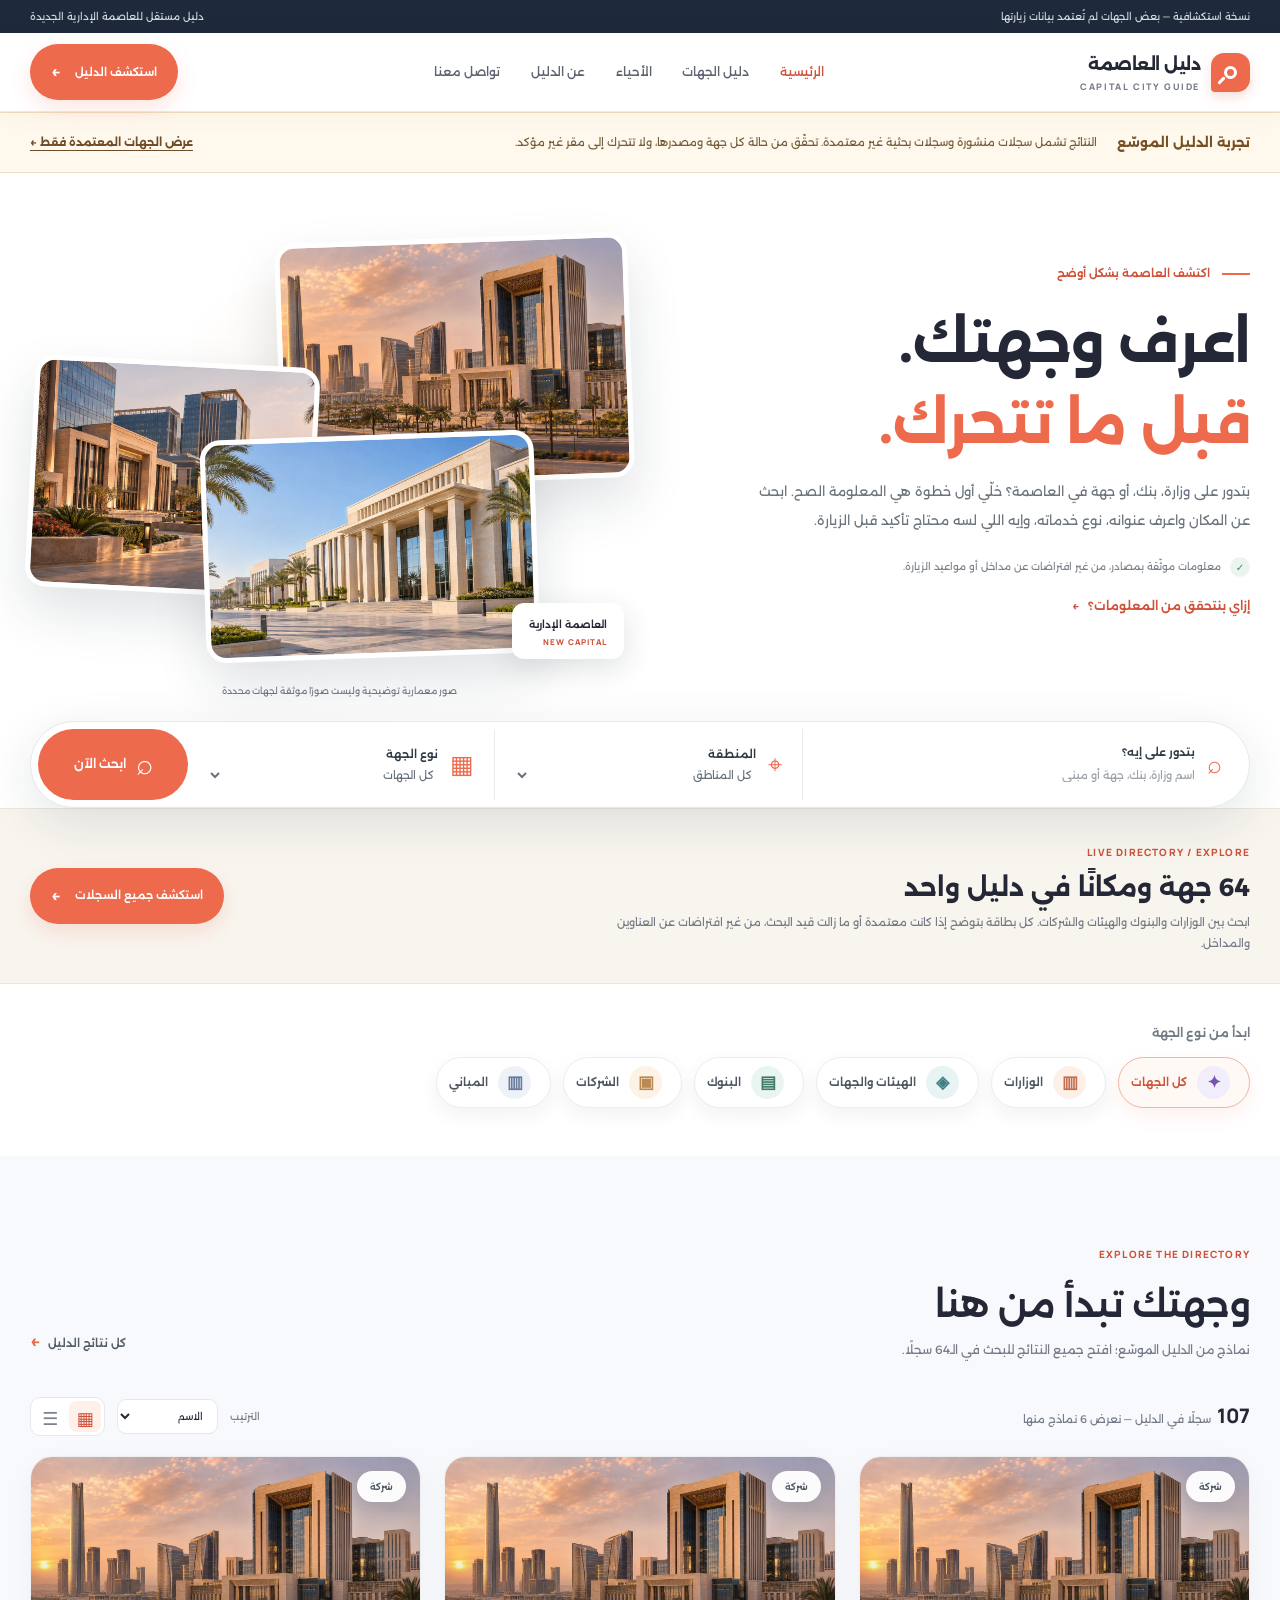
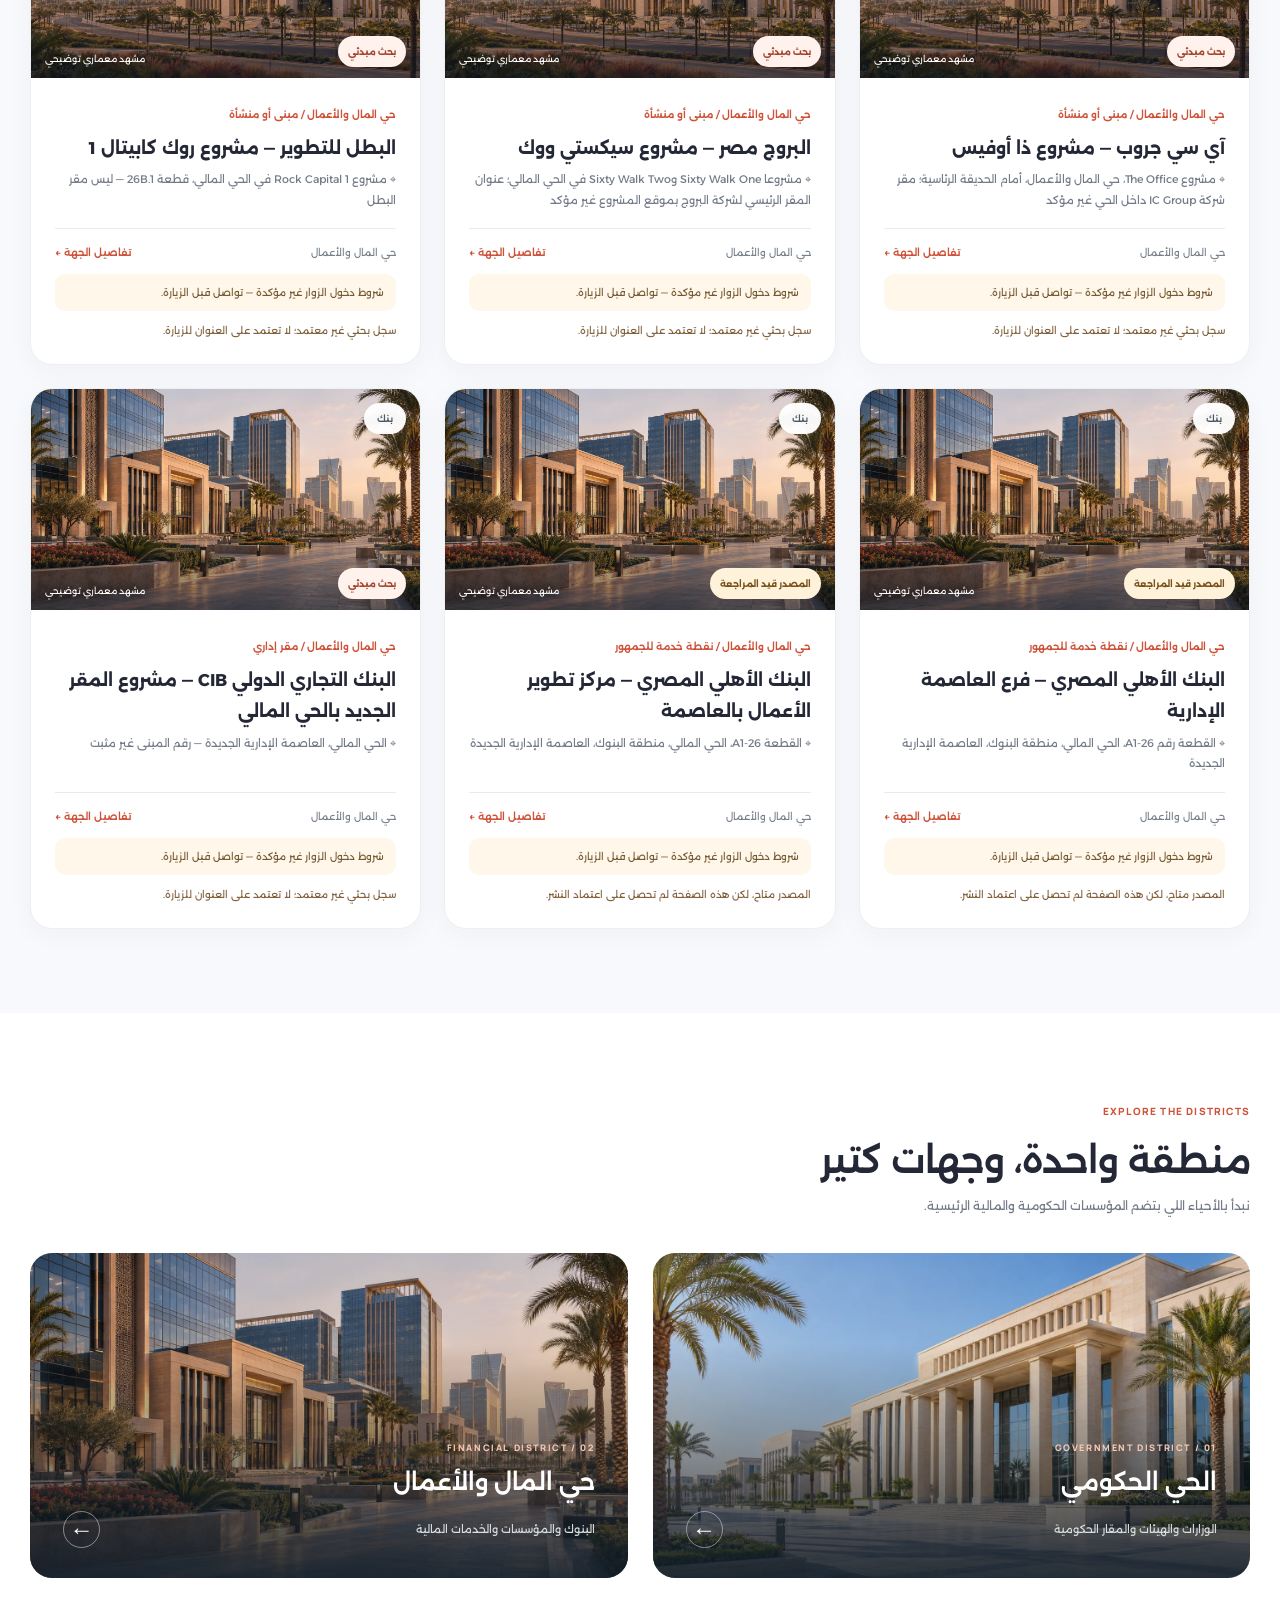
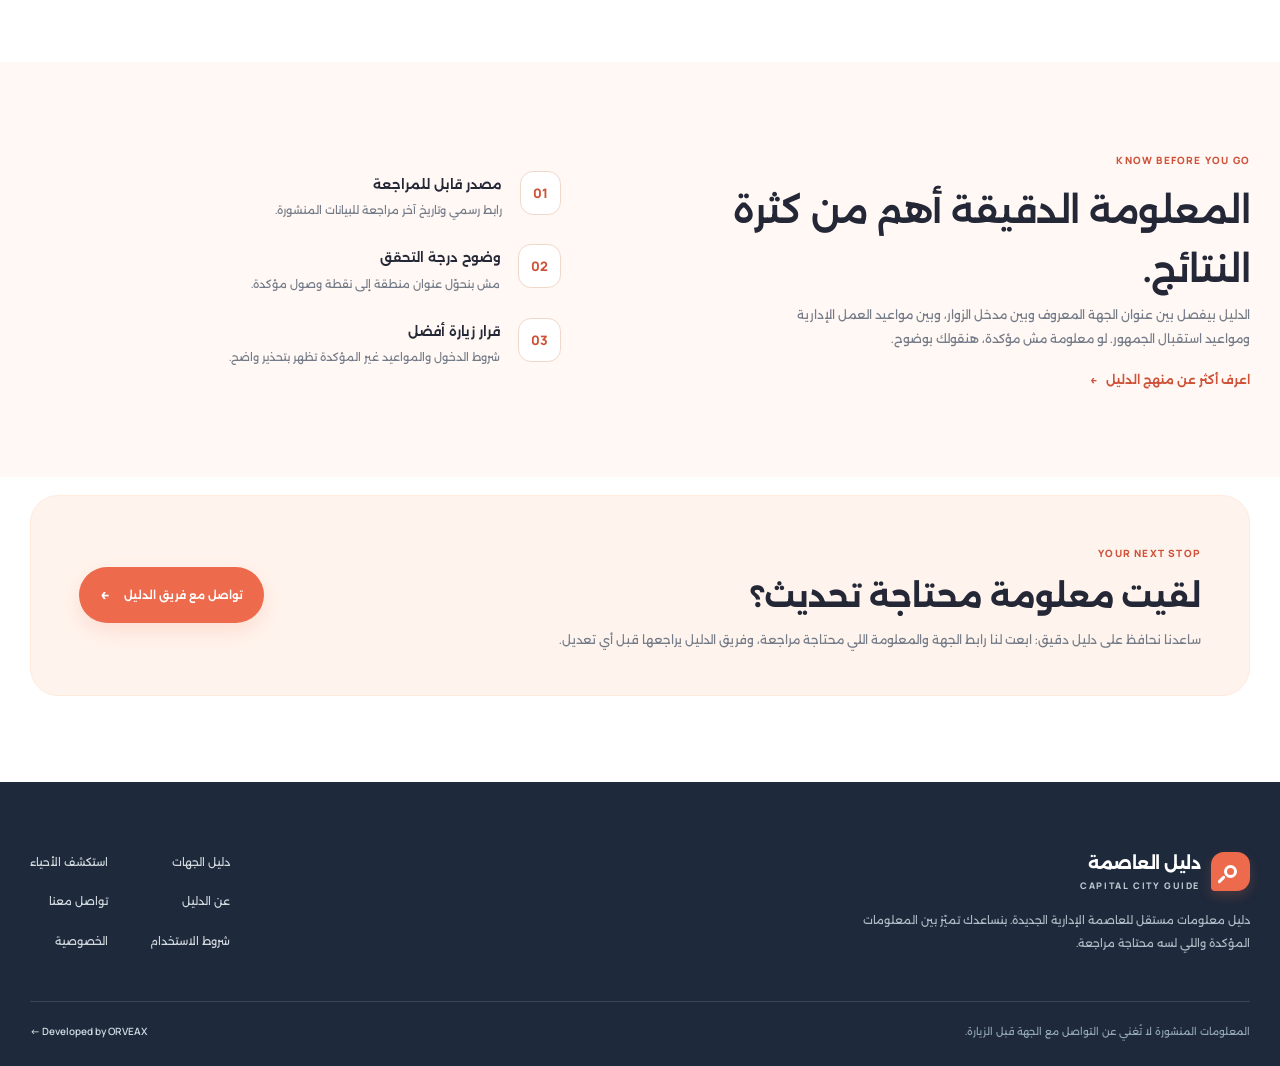
==== commit 3fafe7b4: "D20: map 14 buildings and verify C5/branch services" ====
--- a/index.html
+++ b/index.html
@@ -62,6 +62,7 @@
           <button type="button" class="category-chip" data-kind="Authority" aria-pressed="false"><span class="category-icon category-icon--authority" aria-hidden="true">◈</span> الهيئات والجهات</button>
           <button type="button" class="category-chip" data-kind="Bank" aria-pressed="false"><span class="category-icon category-icon--bank" aria-hidden="true">▤</span> البنوك</button>
           <button type="button" class="category-chip" data-kind="Company" aria-pressed="false"><span class="category-icon category-icon--company" aria-hidden="true">▣</span> الشركات</button>
+          <button type="button" class="category-chip" data-kind="Building" aria-pressed="false"><span class="category-icon category-icon--building" aria-hidden="true">▥</span> المباني</button>
         </div>
       </div>
     </section>
--- a/styles.css
+++ b/styles.css
@@ -513,3 +513,5 @@
   .verification-tag { bottom: 36px; }
   .explore-entry__inner { flex-direction: column; align-items: flex-start; gap: 16px; }
 }
+
+.category-icon--building { color: #687b9a; background: #eef1f8; }
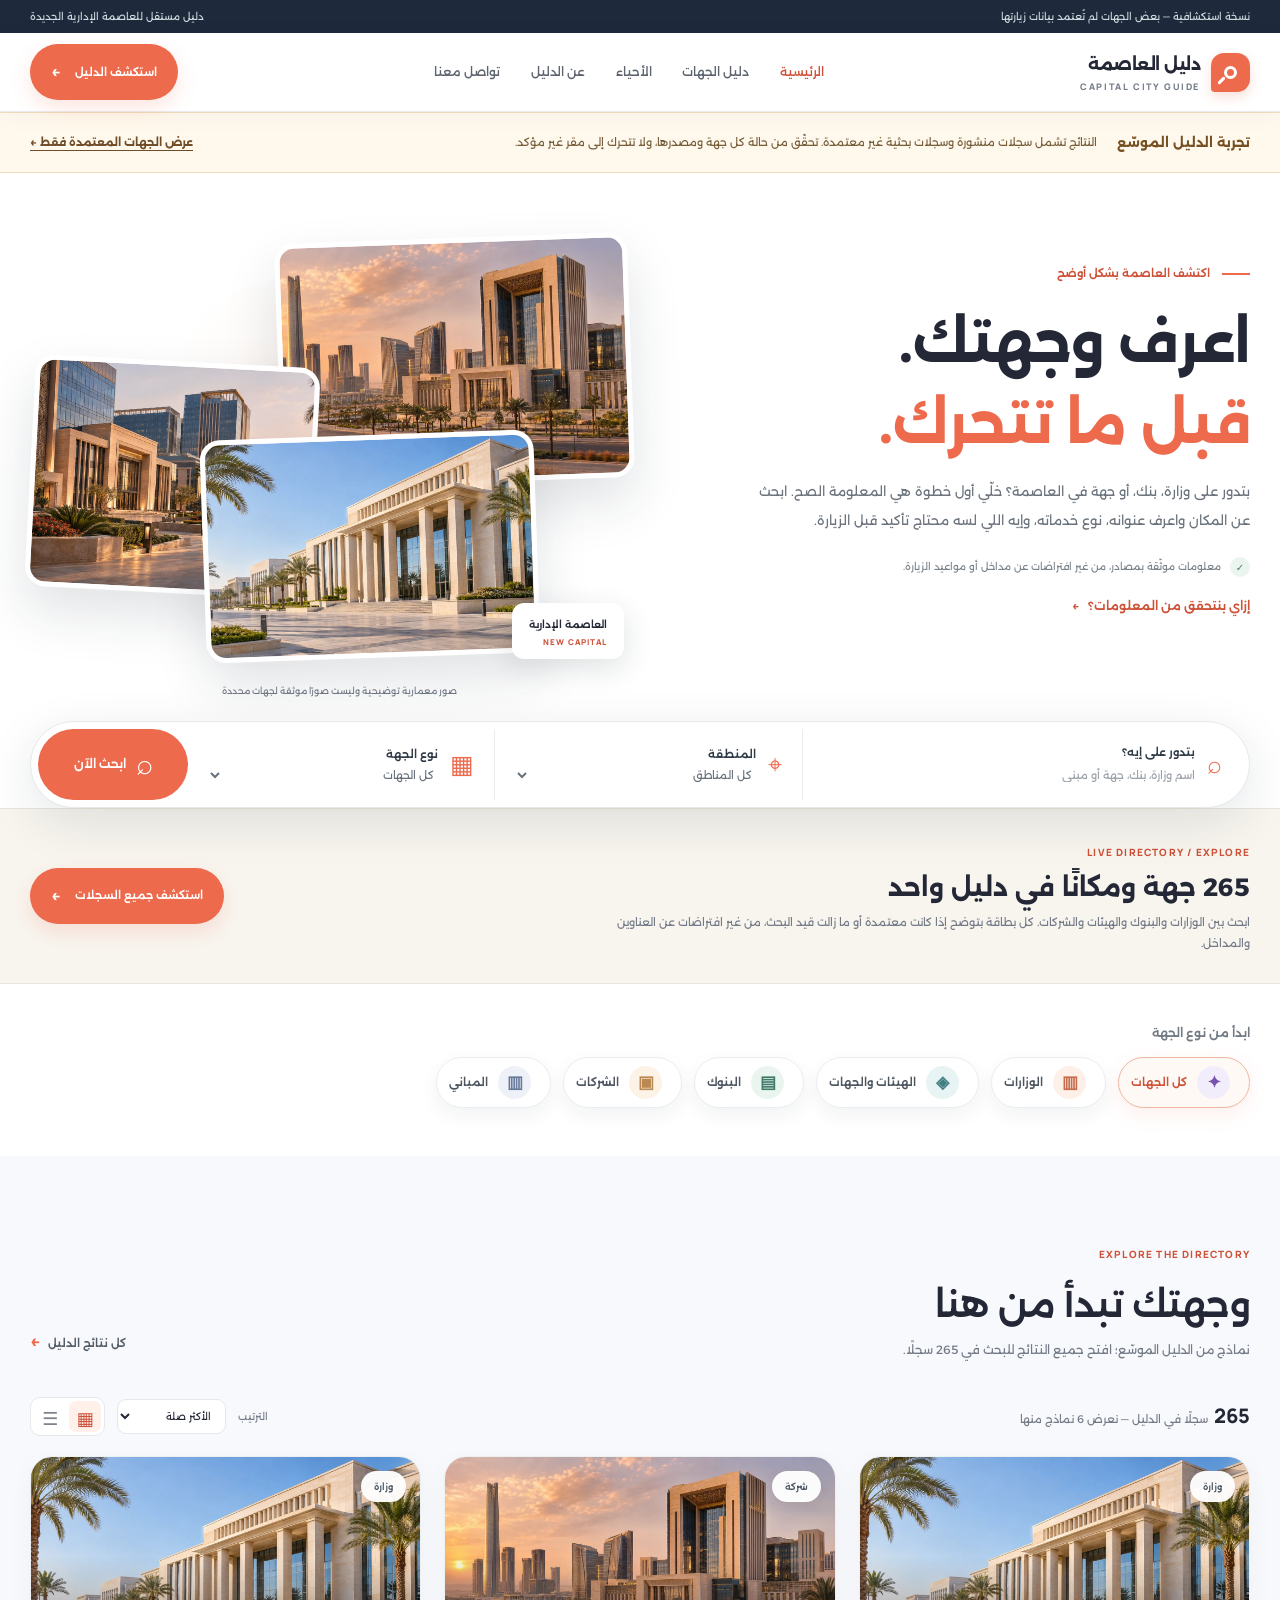
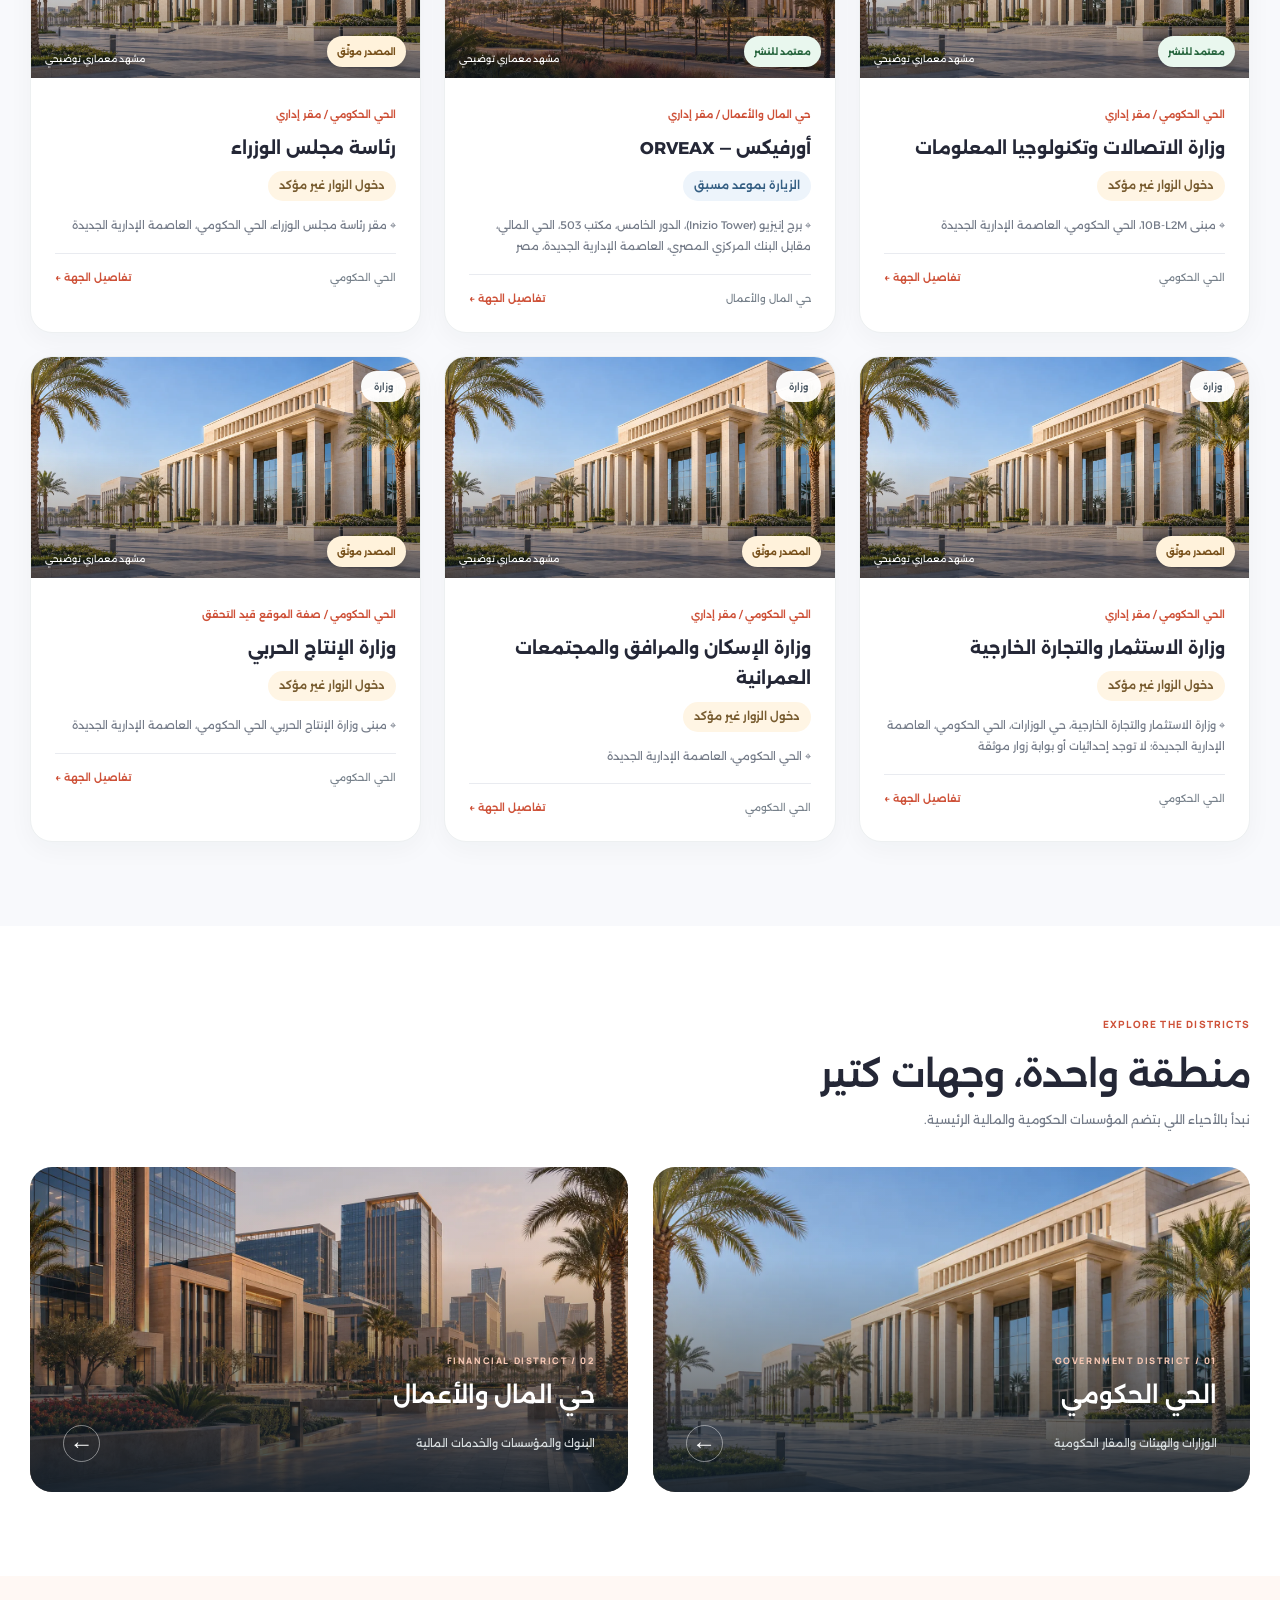
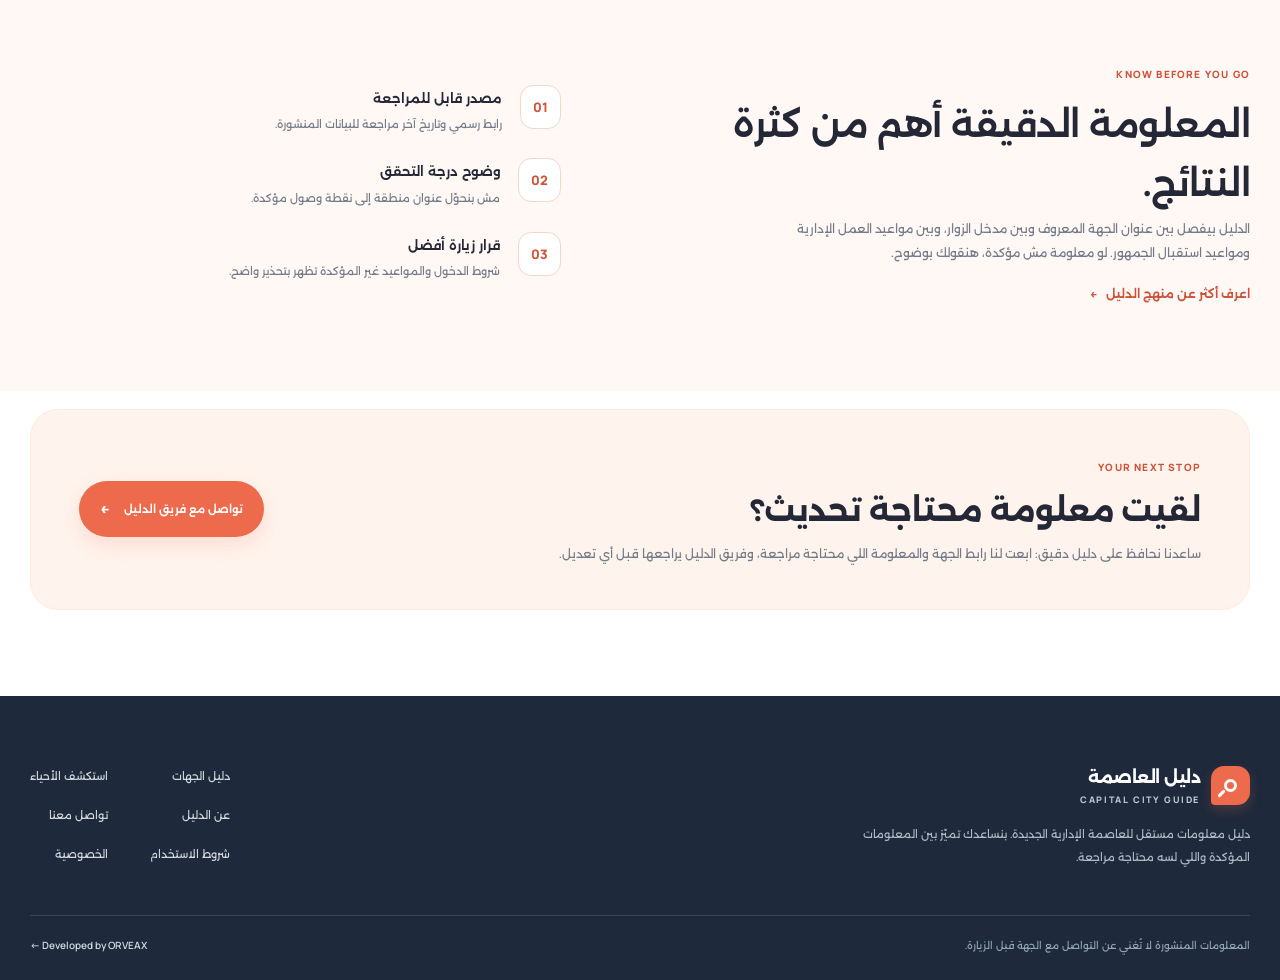
==== commit 5ec7e28d: "UX-01 Sprint 1: dynamic counts, pagination and visit status" ====
--- a/index.html
+++ b/index.html
@@ -45,13 +45,13 @@
         <form class="search-panel" id="searchForm" role="search">
           <label class="search-field search-field--query" for="q"><span class="field-symbol" aria-hidden="true">⌕</span><span class="field-content"><span class="field-label">بتدور على إيه؟</span><input id="q" type="search" placeholder="اسم وزارة، بنك، جهة أو مبنى" autocomplete="off"></span></label>
           <label class="search-field" for="zone"><span class="field-symbol" aria-hidden="true">⌖</span><span class="field-content"><span class="field-label">المنطقة</span><select id="zone"><option value="">كل المناطق</option><option value="Government District">الحي الحكومي</option><option value="Financial District">حي المال والأعمال</option></select></span></label>
-          <label class="search-field" for="kind"><span class="field-symbol" aria-hidden="true">▦</span><span class="field-content"><span class="field-label">نوع الجهة</span><select id="kind"><option value="">كل الجهات</option><option value="Government">وزارات</option><option value="Authority">هيئات وجهات</option><option value="Bank">بنوك</option><option value="Company">شركات</option></select></span></label>
+          <label class="search-field" for="kind"><span class="field-symbol" aria-hidden="true">▦</span><span class="field-content"><span class="field-label">نوع الجهة</span><select id="kind"><option value="">كل الجهات</option><option value="Government">وزارات</option><option value="Authority">هيئات وجهات</option><option value="Bank">بنوك</option><option value="Company">شركات</option><option value="Building">مبانٍ</option></select></span></label>
           <button type="submit" class="search-button"><span aria-hidden="true">⌕</span> ابحث الآن</button>
         </form>
       </div>
     </section>
 
-    <section class="explore-entry" aria-label="تجربة الدليل الموسع"><div class="container explore-entry__inner"><div><span class="section-kicker">LIVE DIRECTORY / EXPLORE</span><h2>64 جهة ومكانًا في دليل واحد</h2><p>ابحث بين الوزارات والبنوك والهيئات والشركات. كل بطاقة بتوضح إذا كانت معتمدة أو ما زالت قيد البحث، من غير افتراضات عن العناوين والمداخل.</p></div><a class="header-action" href="directory.html">استكشف جميع السجلات <span aria-hidden="true">←</span></a></div></section>
+    <section class="explore-entry" aria-label="تجربة الدليل الموسع"><div class="container explore-entry__inner"><div><span class="section-kicker">LIVE DIRECTORY / EXPLORE</span><h2><span id="exploreEntryCount">…</span> جهة ومكانًا في دليل واحد</h2><p>ابحث بين الوزارات والبنوك والهيئات والشركات. كل بطاقة بتوضح إذا كانت معتمدة أو ما زالت قيد البحث، من غير افتراضات عن العناوين والمداخل.</p></div><a class="header-action" href="directory.html">استكشف جميع السجلات <span aria-hidden="true">←</span></a></div></section>
 
     <section class="categories-section" aria-labelledby="categories-heading">
       <div class="container">
@@ -69,8 +69,8 @@
 
     <section class="section listings-section" id="places" aria-labelledby="places-heading">
       <div class="container">
-        <div class="section-head"><div><span class="section-kicker">EXPLORE THE DIRECTORY</span><h2 id="places-heading">وجهتك تبدأ من هنا</h2><p>نماذج من الدليل الموسّع؛ افتح جميع النتائج للبحث في الـ64 سجلًا.</p></div><a class="text-link" href="directory.html">كل نتائج الدليل <span aria-hidden="true">←</span></a></div>
-        <div class="results-toolbar"><div class="results-summary"><strong id="count" aria-live="polite">—</strong> <span id="resultsDescription">سجلًا في الدليل — نعرض نماذج منها</span></div><div class="toolbar-actions"><label for="sort">الترتيب</label><select id="sort" aria-label="ترتيب النتائج"><option value="name">الاسم</option><option value="recent">الأحدث تحققًا</option></select><div class="view-toggle" role="group" aria-label="طريقة عرض النتائج"><button type="button" class="view-button is-active" data-view="grid" aria-label="عرض شبكي" aria-pressed="true">▦</button><button type="button" class="view-button" data-view="list" aria-label="عرض قائمة" aria-pressed="false">☰</button></div></div></div>
+        <div class="section-head"><div><span class="section-kicker">EXPLORE THE DIRECTORY</span><h2 id="places-heading">وجهتك تبدأ من هنا</h2><p>نماذج من الدليل الموسّع؛ افتح جميع النتائج للبحث في <span id="sampleDirectoryCount">…</span> سجلًا.</p></div><a class="text-link" href="directory.html">كل نتائج الدليل <span aria-hidden="true">←</span></a></div>
+        <div class="results-toolbar"><div class="results-summary"><strong id="count" aria-live="polite">—</strong> <span id="resultsDescription">سجلًا في الدليل — نعرض نماذج منها</span></div><div class="toolbar-actions"><label for="sort">الترتيب</label><select id="sort" aria-label="ترتيب النتائج"><option value="relevance">الأكثر صلة</option><option value="name">الاسم</option><option value="recent">الأحدث مراجعة</option></select><div class="view-toggle" role="group" aria-label="طريقة عرض النتائج"><button type="button" class="view-button is-active" data-view="grid" aria-label="عرض شبكي" aria-pressed="true">▦</button><button type="button" class="view-button" data-view="list" aria-label="عرض قائمة" aria-pressed="false">☰</button></div></div></div>
         <div id="cards" class="place-grid" aria-live="polite"><div class="empty-state"><div class="empty-state__icon" aria-hidden="true">⌕</div><h3>جاري تحميل الدليل…</h3></div></div>
       </div>
     </section>
--- a/styles.css
+++ b/styles.css
@@ -515,3 +515,31 @@
 }
 
 .category-icon--building { color: #687b9a; background: #eef1f8; }
+
+/* UX-01 — independently legible source and visitor-access states. */
+.place-card__status { display: flex; flex-wrap: wrap; gap: 8px; margin: 8px 0 14px; }
+.visit-status { display: inline-flex; align-items: center; border-radius: 999px; padding: 6px 11px; font-size: 11px; font-weight: 600; line-height: 1.6; }
+.visit-status--unknown { color: #785c30; background: #fff5e4; }
+.visit-status--appointment { color: #355f83; background: #edf4fb; }
+.visit-status--walkin { color: #286a4b; background: #eaf7ef; }
+.detail-badges .visit-status { padding: 7px 12px; font-size: 10px; border-radius: 8px; }
+.place-card__address { min-height: 0; }
+.catalog-results { scroll-margin-top: 112px; }
+
+/* Native buttons preserve keyboard navigation and deep-linked pages. */
+.pagination { display: flex; align-items: center; justify-content: space-between; flex-wrap: wrap; gap: 16px; margin-top: 30px; padding: 18px 0; border-top: 1px solid var(--line); }
+.pagination[hidden] { display: none; }
+.pagination__summary { color: var(--muted); font-size: 12px; }
+.pagination__controls { display: flex; align-items: center; flex-wrap: wrap; gap: 6px; }
+.pagination__button { background: white; border: 1px solid #dfe4ea; color: var(--ink); min-width: 42px; min-height: 42px; border-radius: 12px; padding: 8px 12px; font-size: 12px; font-weight: 600; transition: background .2s, border-color .2s; }
+.pagination__button:hover:not(:disabled) { color: var(--accent-deep); background: var(--accent-soft); border-color: #efb6a2; }
+.pagination__button.is-active { color: white; background: var(--accent); border-color: var(--accent); }
+.pagination__button:disabled { opacity: .4; cursor: not-allowed; }
+.pagination__ellipsis { color: var(--muted); padding: 0 3px; }
+
+@media (max-width: 760px) {
+  .pagination { flex-direction: column; align-items: stretch; }
+  .pagination__summary { text-align: center; }
+  .pagination__controls { justify-content: center; }
+  .pagination__button { min-width: 40px; min-height: 44px; padding: 7px 10px; }
+}
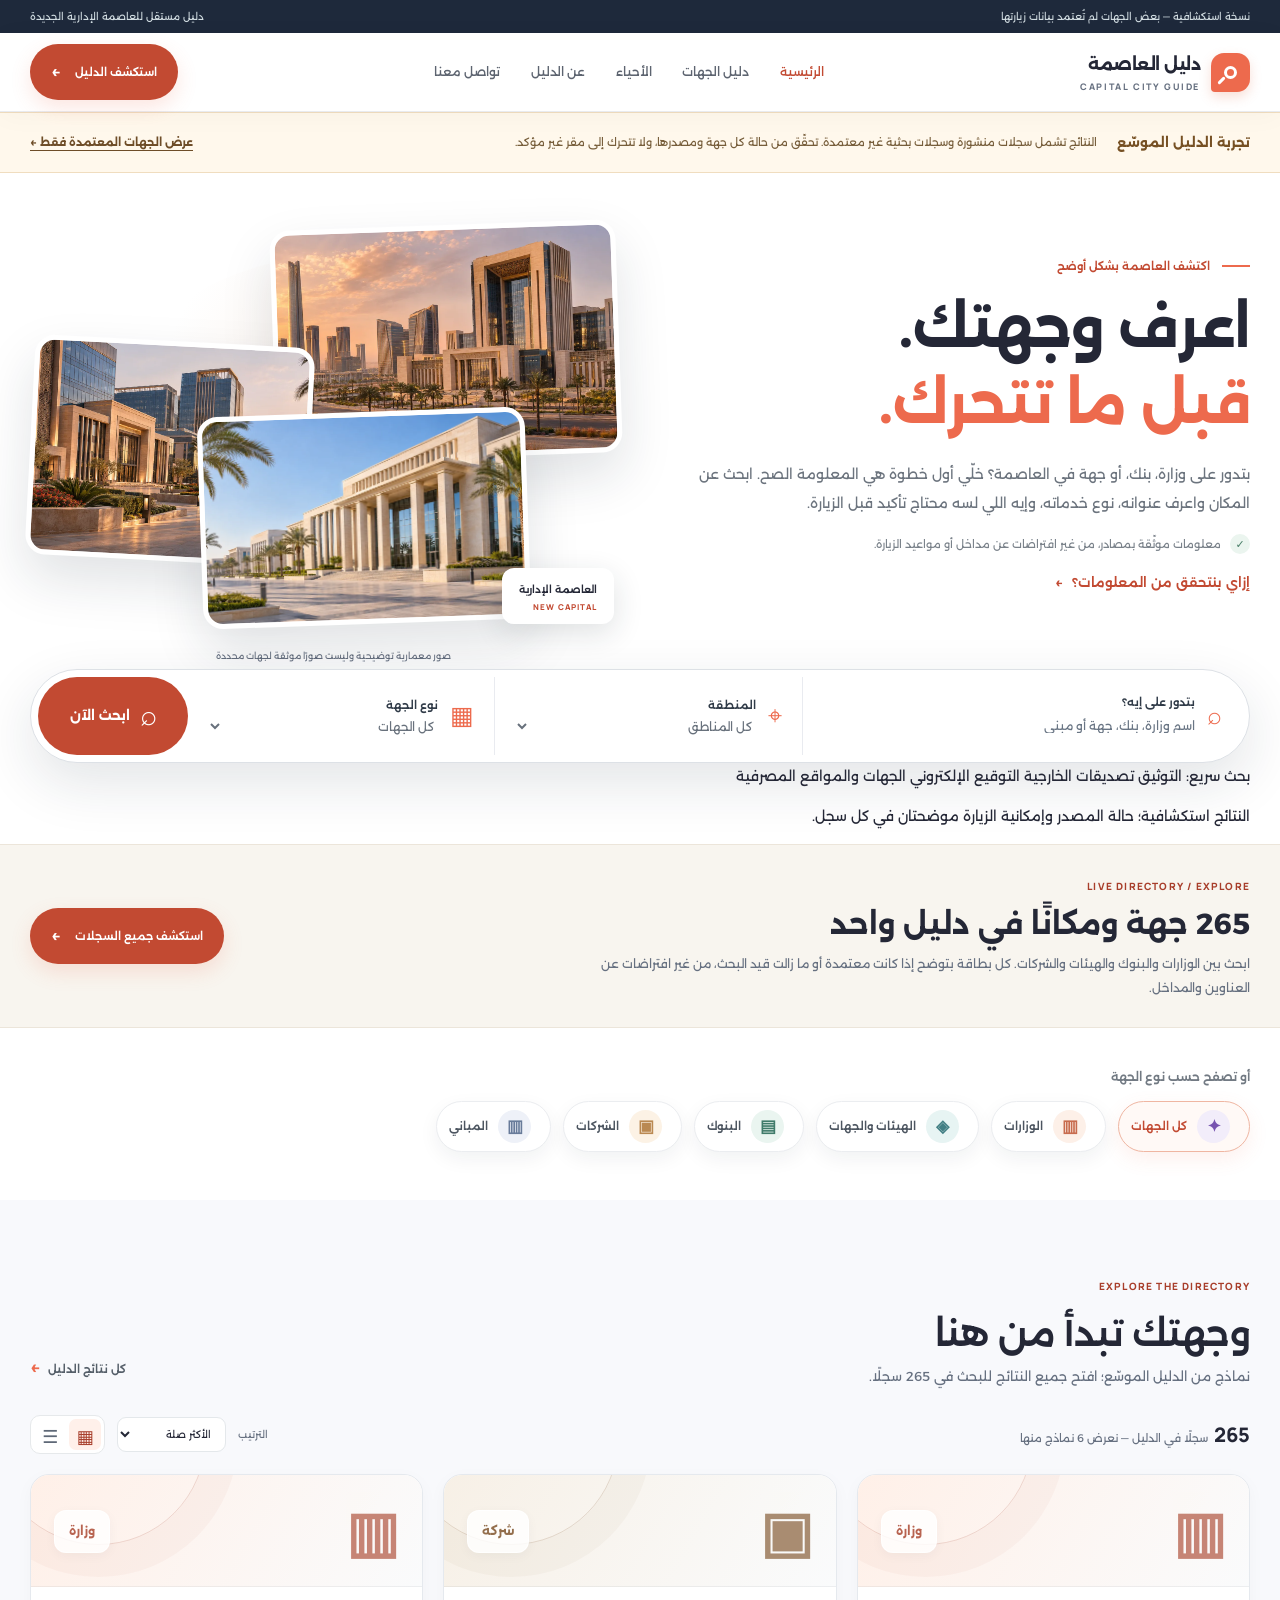
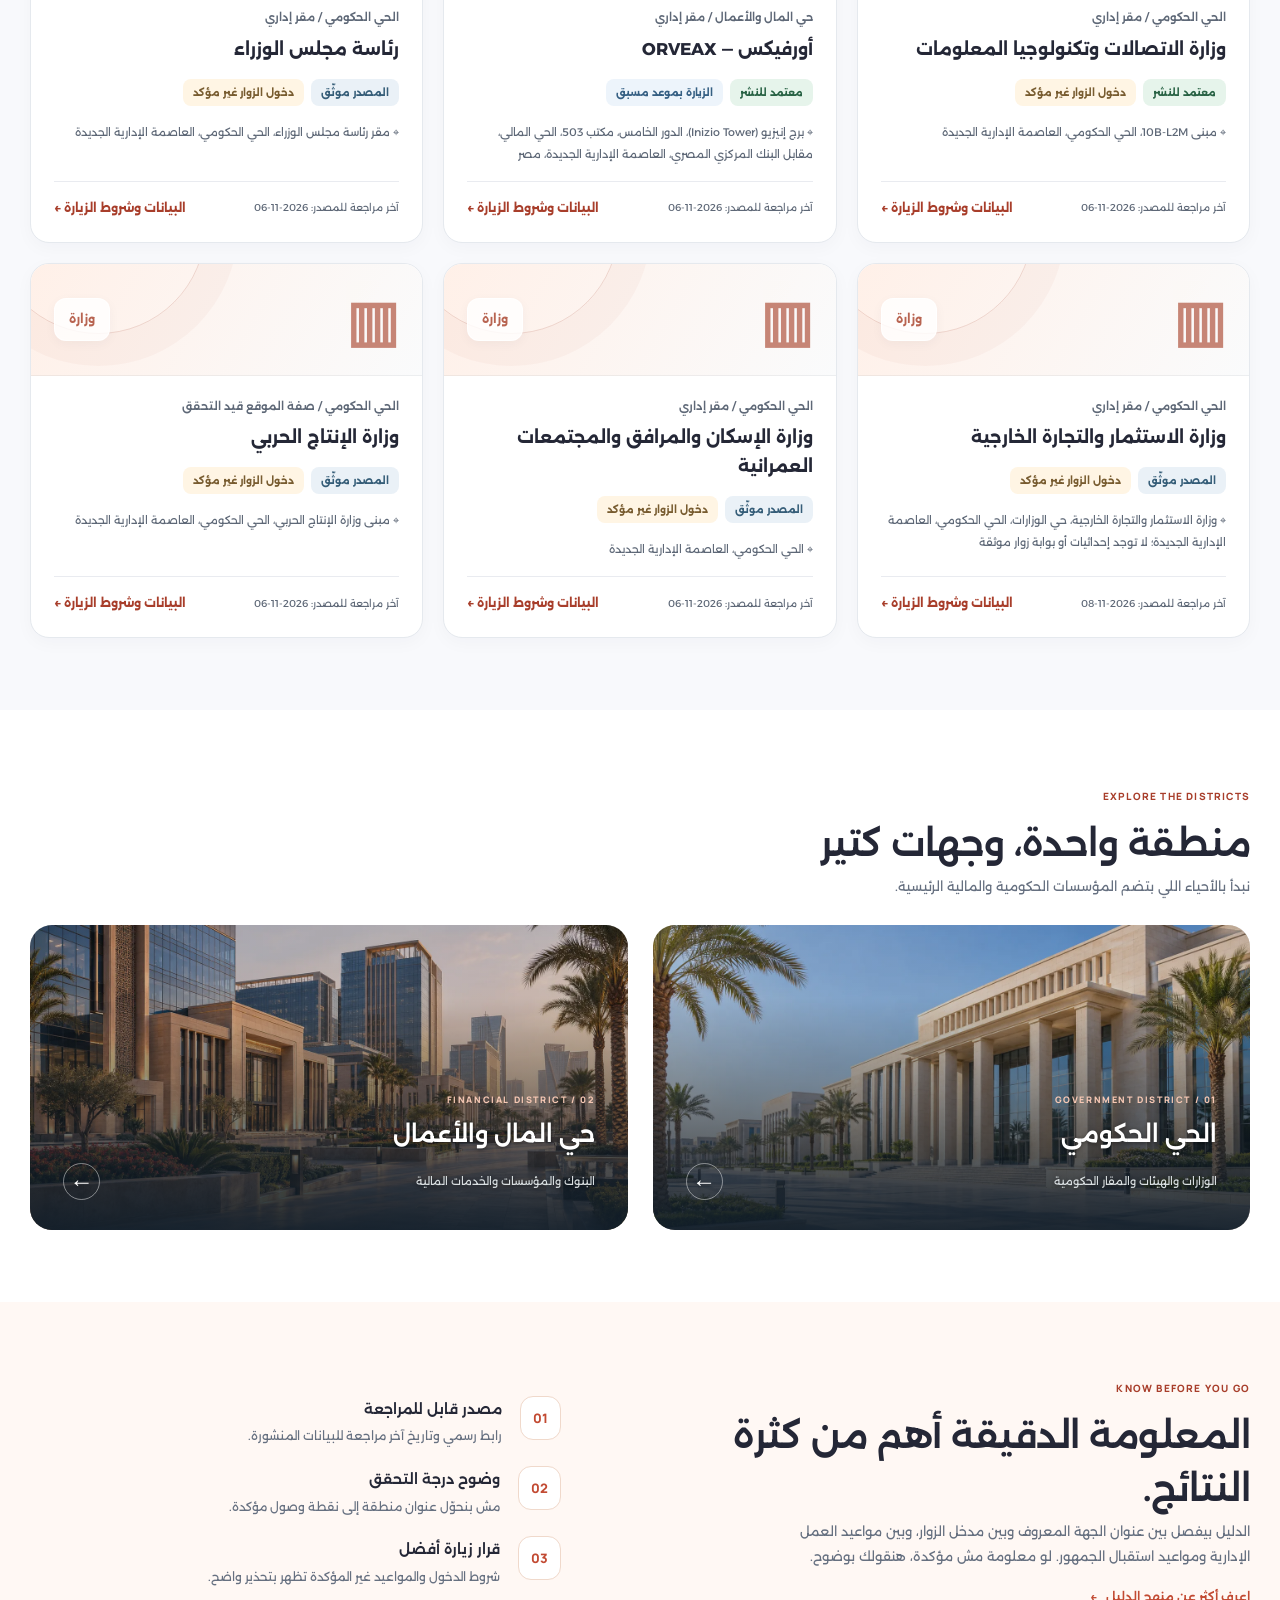
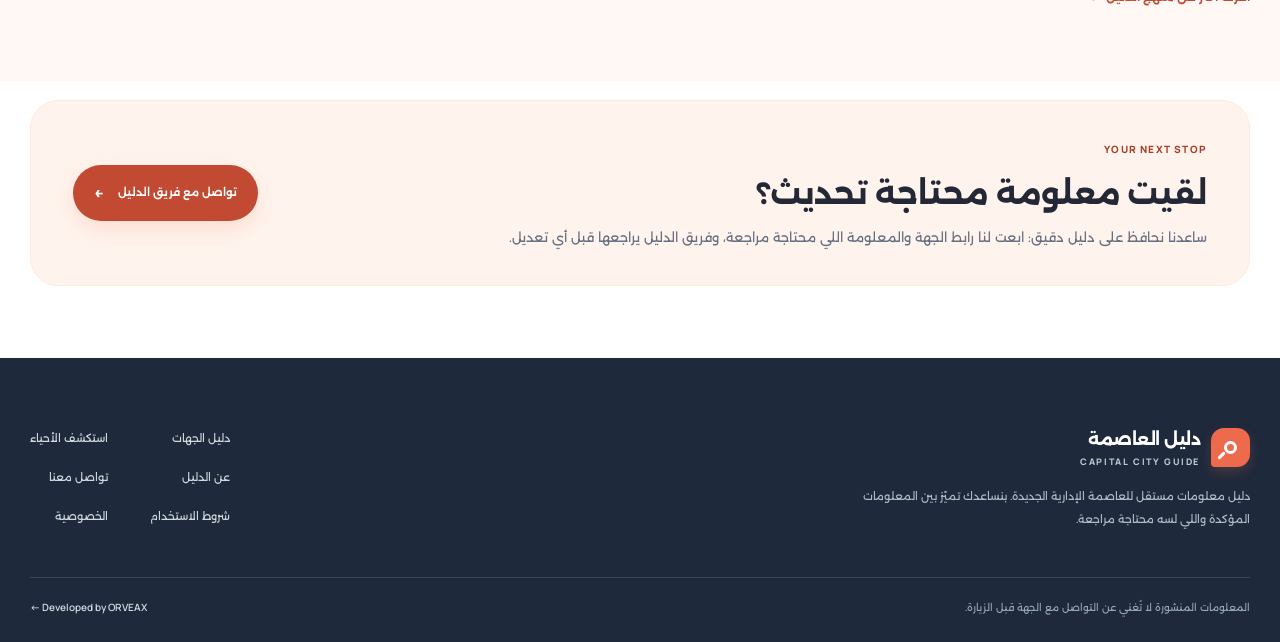
==== commit 45713315: "CG-MUX-01: add task-first quick search to homepage" ====
--- a/index.html
+++ b/index.html
@@ -48,6 +48,14 @@
           <label class="search-field" for="kind"><span class="field-symbol" aria-hidden="true">▦</span><span class="field-content"><span class="field-label">نوع الجهة</span><select id="kind"><option value="">كل الجهات</option><option value="Government">وزارات</option><option value="Authority">هيئات وجهات</option><option value="Bank">بنوك</option><option value="Company">شركات</option><option value="Building">مبانٍ</option></select></span></label>
           <button type="submit" class="search-button"><span aria-hidden="true">⌕</span> ابحث الآن</button>
         </form>
+        <nav class="task-shortcuts" aria-label="بحث سريع حسب الخدمة أو نوع الجهة">
+          <span class="task-shortcuts__intro">بحث سريع:</span>
+          <a href="directory.html?q=%D8%AA%D9%88%D8%AB%D9%8A%D9%82#results">التوثيق</a>
+          <a href="directory.html?q=%D8%AA%D8%B5%D8%AF%D9%8A%D9%82%D8%A7%D8%AA#results">تصديقات الخارجية</a>
+          <a href="directory.html?q=%D8%A7%D9%84%D8%AA%D9%88%D9%82%D9%8A%D8%B9#results">التوقيع الإلكتروني</a>
+          <a href="directory.html?kind=Bank#results">الجهات والمواقع المصرفية</a>
+        </nav>
+        <p class="task-shortcuts__note">النتائج استكشافية؛ حالة المصدر وإمكانية الزيارة موضحتان في كل سجل.</p>
       </div>
     </section>
 
@@ -55,7 +63,7 @@
 
     <section class="categories-section" aria-labelledby="categories-heading">
       <div class="container">
-        <div class="section-kicker" id="categories-heading">ابدأ من نوع الجهة</div>
+        <div class="section-kicker" id="categories-heading">أو تصفح حسب نوع الجهة</div>
         <div class="category-list" id="categoryChips" aria-label="تصفية حسب نوع الجهة">
           <button type="button" class="category-chip is-active" data-kind="" aria-pressed="true"><span class="category-icon category-icon--all" aria-hidden="true">✦</span> كل الجهات</button>
           <button type="button" class="category-chip" data-kind="Government" aria-pressed="false"><span class="category-icon category-icon--gov" aria-hidden="true">▥</span> الوزارات</button>
--- a/styles.css
+++ b/styles.css
@@ -349,10 +349,18 @@
 .detail-heading > .container { grid-template-columns: minmax(0, 1fr) minmax(300px, 35%); gap: 55px; }
 .detail-heading h1 { font-size: clamp(26px, 3.6vw, 45px); }
 .detail-heading__hint { margin-top: 18px; color: #81613e; font-size: 11px; background: #fff7ea; display: inline-flex; gap: 8px; padding: 10px 13px; border-radius: 11px; }
-.detail-hero-art { height: 250px; position: relative; border-radius: 22px; }
-.detail-hero-art img { object-fit: cover; }
-.detail-hero-art::after { content: ''; position: absolute; inset: 55% 0 0; background: linear-gradient(0deg, rgb(21 31 45 / 55%), transparent); pointer-events: none; }
-.detail-hero-art span { position: absolute; z-index: 1; bottom: 13px; inset-inline-end: 17px; color: #fff; font-size: 10px; }
+.detail-hero-art { height: 280px; position: relative; isolation: isolate; display: flex; flex-direction: column; align-items: flex-start; justify-content: space-between; gap: 16px; padding: 28px; border-radius: 22px; background: linear-gradient(130deg, var(--hero-surface, #edf2f7), #fafbfc); --hero-mark: #65768b; overflow: hidden; }
+.detail-hero-art[data-kind="government"] { --hero-mark: #b86451; --hero-surface: #fff0e8; }
+.detail-hero-art[data-kind="authority"] { --hero-mark: #397784; --hero-surface: #eaf5f5; }
+.detail-hero-art[data-kind="bank"] { --hero-mark: #366d78; --hero-surface: #e8f2f5; }
+.detail-hero-art[data-kind="company"] { --hero-mark: #936e4c; --hero-surface: #f7f0e6; }
+.detail-hero-art[data-kind="building"] { --hero-mark: #667a9a; --hero-surface: #ecf0f8; }
+.detail-hero-art[data-kind="district"] { --hero-mark: #7974a6; --hero-surface: #f0eef8; }
+.detail-hero-art::before { content: ''; z-index: -1; position: absolute; width: 250px; height: 250px; top: -130px; inset-inline-end: -58px; border: 1px solid color-mix(in srgb, var(--hero-mark) 24%, transparent); border-radius: 50%; box-shadow: 0 0 0 42px color-mix(in srgb, var(--hero-mark) 6%, transparent); }
+.detail-hero-art__glyph { color: var(--hero-mark); font: 700 105px/1 Manrope, Arial, sans-serif; opacity: .82; }
+.detail-hero-art__caption { display: grid; gap: 5px; color: var(--hero-mark); }
+.detail-hero-art__caption strong { font-size: 18px; }
+.detail-hero-art__caption span { color: #697685; font-size: 10px; line-height: 1.8; }
 .detail-tab-wrap { border-block: 1px solid var(--line); background: white; }
 .detail-tabs { display: flex; gap: 9px; padding-block: 12px; }
 .detail-tabs a { font-size: 11px; color: #5d6774; padding: 9px 17px; border-radius: 999px; background: #f7f8fa; }
@@ -369,11 +377,116 @@
 .editorial-notice p { margin: 5px 0 9px; font-size: 11px; line-height: 2; color: #667385; }
 .editorial-notice a { color: var(--accent-deep); font-weight: 600; font-size: 11px; }
 
+/* UX-04: arrival decision is visible above the fold, with safe Maps mode labels. */
+.detail-visit-panel { margin-top: 22px; padding: 19px 20px; background: #fffaf6; border: 1px solid #f0dccc; border-radius: 17px; max-width: 770px; }
+.detail-visit-panel__heading { display: block; color: #724d38; font-size: 13px; margin-bottom: 12px; }
+.detail-visit-panel__facts { display: grid; grid-template-columns: repeat(2, minmax(0, 1fr)); gap: 11px; }
+.detail-visit-panel__facts p { margin: 0; padding: 11px 13px; min-width: 0; border: 1px solid #f1e8e1; background: white; border-radius: 11px; display: grid; gap: 6px; }
+.detail-visit-panel__facts p > span { font-size: 10px; color: #78838e; }
+.detail-visit-panel__facts strong { font-size: 11px; line-height: 1.75; color: #79593f; overflow-wrap: anywhere; }
+.detail-visit-panel__facts strong[data-mode="walkin"], .detail-visit-panel__facts strong[data-mode="directions"] { color: #2b7252; }
+.detail-visit-panel__facts strong[data-mode="search"], .detail-visit-panel__facts strong[data-mode="appointment"] { color: #94632e; }
+.detail-quick-actions { display: flex; flex-wrap: wrap; gap: 8px; margin-top: 13px; }
+.detail-quick-actions a { display: inline-flex; align-items: center; justify-content: center; padding: 10px 14px; min-height: 42px; border: 1px solid #e0b7a4; border-radius: 10px; font-size: 11px; font-weight: 700; line-height: 1.6; text-align: center; }
+.detail-quick-actions a:hover { border-color: var(--accent-deep); background: #fff1e9; }
+.detail-quick-actions a:focus-visible { outline: 2px solid var(--accent); outline-offset: 3px; }
+.detail-quick-actions__primary { background: var(--accent); color: white; border-color: var(--accent) !important; }
+.detail-quick-actions__primary:hover { background: var(--accent-deep) !important; color: white; }
+.detail-quick-actions__secondary { background: white; color: var(--accent-deep); }
+.detail-visit-panel .detail-visit-panel__caution { margin: 12px 0 0; font-size: 10px; color: #87796e; line-height: 1.8; }
+.map-card__status { display: inline-flex; max-width: 100%; padding: 7px 10px; margin: 0 0 13px; border-radius: 8px; color: #8e653d; background: #fff0e2; font-size: 10px; font-weight: 700; line-height: 1.7; }
+.map-card__status[data-mode="directions"] { background: #e6f4eb; color: #286244; }
+.map-card__status[data-mode="unavailable"] { background: #f3f4f6; color: #667481; }
+
 /* About, contact and policies. */
 .story-hero { position: relative; overflow: hidden; min-height: 520px; background: var(--navy); color: white; }
 .story-hero > .container { position: relative; z-index: 2; }
 .story-hero .breadcrumbs { color: #d7dbe1; }
 .story-hero .breadcrumbs a { color: #fff; }
+/* BR-04 — Hierarchy and layout rhythm (no change to search/data semantics). */
+:root {
+  --content-rhythm: 72px;
+  --copy-leading: 1.9;
+}
+body { font-size: 14px; }
+.hero { padding-top: 46px; }
+.hero__grid { min-height: 420px; gap: clamp(28px, 4vw, 64px); }
+.hero__copy { padding-bottom: 12px; }
+.hero h1 { margin: 12px 0 18px; line-height: 1.36; }
+.hero__copy > p { max-width: 570px; font-size: 14px; line-height: 2.05; }
+.hero__quiet { font-size: 11px; margin-top: 17px; }
+.hero__secondary-link { font-size: 13px; margin-top: 15px; }
+.hero__visual { height: 416px; }
+.hero .search-panel {
+  margin-top: 30px;
+  min-height: 94px;
+  border: 1px solid #dde1e6;
+  box-shadow: 0 20px 55px rgb(25 39 57 / 12%);
+}
+.search-field label { font-size: 12px; }
+.search-field input, .search-field select { font-size: 12px; }
+.search-field input::placeholder { color: #697584; }
+.search-button { min-height: 54px; font-size: 13px; font-weight: 700; }
+.section { padding-block: var(--content-rhythm); }
+.section-head { margin-bottom: 27px; }
+.section-head h2, .trust-grid h2 { line-height: 1.48; }
+.section-head p, .trust-grid > div > p { font-size: 13px; line-height: var(--copy-leading); }
+.explore-entry { padding-block: 27px; }
+.explore-entry h2 { font-size: clamp(22px, 2.5vw, 29px); }
+.explore-entry p { font-size: 12px; line-height: 2; }
+.place-grid { gap: 20px; }
+.place-card__image { min-height: 104px; height: 104px; }
+.place-card__body { padding: 22px 24px 23px; }
+.place-card__eyebrow { font-size: 12px; line-height: 1.7; }
+.place-card h3 { font-size: 18px; line-height: 1.65; }
+.place-card__status { margin: 12px 0 13px; }
+.place-card__address { font-size: 12px; line-height: 1.85; }
+.place-card__meta { font-size: 11px; gap: 12px; }
+.source-status, .place-card .visit-status { font-size: 11px; }
+.place-card__meta > a { font-size: 12px; }
+.districts-section { padding-bottom: 72px; }
+.district-card { height: 305px; }
+.trust-points { gap: 18px; }
+.trust-points strong { font-size: 14px; }
+.trust-points p { font-size: 12px; }
+.closing-section { padding-bottom: 72px; }
+.closing-panel { padding: 34px 42px; }
+.closing-panel p { font-size: 13px; line-height: 1.95; }
+.catalog-search input, .catalog-search select { min-height: 44px; font-size: 12px; }
+.catalog-results__head { margin-bottom: 22px; }
+.page-intro p { font-size: 14px; }
+
+@media (max-width: 1050px) {
+  .hero__grid { gap: 22px; }
+  .hero .search-panel { border-radius: 22px; }
+  .place-grid { gap: 16px; }
+}
+@media (max-width: 760px) {
+  :root { --content-rhythm: 52px; }
+  .hero { padding-top: 30px; }
+  .hero__grid { min-height: auto; }
+  .hero__copy { padding-bottom: 0; }
+  .hero h1 { font-size: clamp(34px, 8vw, 45px); line-height: 1.38; margin: 12px 0; }
+  .hero__copy > p { font-size: 13px; line-height: 1.95; }
+  .hero__quiet { font-size: 11px; }
+  .hero .search-panel { margin-top: 23px; padding: 13px; border-radius: 18px; }
+  .search-field { padding-inline: 12px; }
+  .search-field--query { min-height: 61px; }
+  .search-button { min-height: 50px; }
+  .section-head { margin-bottom: 22px; }
+  .section-head p, .trust-grid > div > p { font-size: 12px; }
+  .explore-entry { padding-block: 24px; }
+  .explore-entry h2 { font-size: 22px; }
+  .place-card__image { min-height: 95px; height: 95px; }
+  .place-card__body, .place-grid.is-list .place-card__body, .place-grid.is-sparse .place-card__body { padding: 20px; }
+  .place-card h3 { font-size: 17px; }
+  .place-card__eyebrow, .place-card__address { font-size: 12px; }
+  .place-card__meta { flex-wrap: wrap; font-size: 11px; }
+  .district-card { height: 265px; }
+  .closing-panel { padding: 26px 22px; }
+  .page-intro p { font-size: 12px; }
+}
+
 .story-hero__copy { width: min(610px, 58%); padding: 76px 0 85px; }
 .story-hero__copy h1 { font-size: clamp(34px, 4.4vw, 56px); line-height: 1.55; margin: 14px 0; }
 .story-hero__copy h1 em { font-style: normal; color: #ffb69b; }
@@ -537,9 +650,333 @@
 .pagination__button:disabled { opacity: .4; cursor: not-allowed; }
 .pagination__ellipsis { color: var(--muted); padding: 0 3px; }
 
+/* A scrolling category rail must not impose its intrinsic width on the mobile grid. */
+.catalog-layout > * { min-width: 0; }
+.sidebar-categories { max-width: 100%; }
+
 @media (max-width: 760px) {
+  .catalog-results__head { flex-wrap: wrap; }
+  .results-toolbar { flex-direction: column; align-items: stretch; gap: 12px; }
+  .results-summary, .toolbar-actions { flex-wrap: wrap; }
+  .toolbar-actions { justify-content: space-between; }
   .pagination { flex-direction: column; align-items: stretch; }
   .pagination__summary { text-align: center; }
   .pagination__controls { justify-content: center; }
   .pagination__button { min-width: 40px; min-height: 44px; padding: 7px 10px; }
 }
+
+/* UX-02 — Data-first directory cards. Editorial illustrations remain on hero and profiles,
+   but are deliberately not repeated as if they depict 265 individual premises. */
+.place-card {
+  --card-mark: #65768b;
+  --card-surface: #eef2f7;
+  display: flex;
+  flex-direction: column;
+  min-width: 0;
+  border-radius: 19px;
+  border-color: #e5e9ee;
+  box-shadow: 0 5px 18px rgb(32 44 61 / 3%);
+  transition: border-color .2s ease, box-shadow .2s ease;
+}
+.place-card--government { --card-mark: #b86451; --card-surface: #fff0e8; }
+.place-card--authority { --card-mark: #397784; --card-surface: #eaf5f5; }
+.place-card--bank { --card-mark: #366d78; --card-surface: #e8f2f5; }
+.place-card--company { --card-mark: #936e4c; --card-surface: #f7f0e6; }
+.place-card--building { --card-mark: #667a9a; --card-surface: #ecf0f8; }
+.place-card--district { --card-mark: #7974a6; --card-surface: #f0eef8; }
+.place-card:hover { transform: none; border-color: #d5dce5; box-shadow: 0 14px 36px rgb(30 44 63 / 9%); }
+.place-card:focus-within { outline: 2px solid var(--accent); outline-offset: 3px; }
+.place-card__image {
+  position: relative;
+  isolation: isolate;
+  display: flex;
+  align-items: center;
+  justify-content: space-between;
+  min-height: 112px;
+  height: 112px;
+  padding: 19px 23px;
+  background: linear-gradient(120deg, var(--card-surface), #fafbfc);
+}
+.place-card__image::before {
+  content: '';
+  position: absolute;
+  z-index: -1;
+  width: 215px;
+  height: 215px;
+  inset-inline-end: -40px;
+  top: -145px;
+  border: 1px solid color-mix(in srgb, var(--card-mark) 22%, transparent);
+  border-radius: 50%;
+  box-shadow: 0 0 0 32px color-mix(in srgb, var(--card-mark) 5%, transparent);
+  pointer-events: none;
+}
+.place-card__image::after { content: ''; position: absolute; inset: auto 0 0; height: 1px; background: rgb(29 46 63 / 6%); }
+.place-card__glyph { color: var(--card-mark); font: 700 56px/1 Manrope, Arial, sans-serif; opacity: .78; }
+.place-card .image-badge {
+  position: static;
+  z-index: 1;
+  background: rgb(255 255 255 / 82%);
+  color: var(--card-mark);
+  padding: 9px 14px;
+  border: 1px solid rgb(255 255 255 / 80%);
+  border-radius: 12px;
+  font-size: 12px;
+  font-weight: 700;
+  box-shadow: 0 3px 12px rgb(35 50 65 / 4%);
+}
+.place-card__body { display: flex; flex: 1; flex-direction: column; min-width: 0; padding: 21px 23px 22px; }
+.place-card__eyebrow { margin-bottom: 8px; color: #738090; font-size: 11px; }
+.place-card h3 { margin: 0; font-size: 17px; line-height: 1.7; font-weight: 700; }
+.place-card h3 a { text-decoration: none; text-underline-offset: 4px; }
+.place-card h3 a:focus-visible { border-radius: 3px; outline: 2px solid var(--accent); outline-offset: 3px; }
+.place-card__status { display: flex; align-items: center; flex-wrap: wrap; gap: 7px; margin: 15px 0; }
+.source-status, .place-card .visit-status {
+  display: inline-flex;
+  align-items: center;
+  border-radius: 8px;
+  padding: 6px 10px;
+  font-size: 10px;
+  font-weight: 700;
+  line-height: 1.5;
+}
+.source-status--approved { background: #e6f4eb; color: #286244; }
+.source-status--source { background: #eaf1f7; color: #355d78; }
+.source-status--research { background: #fff0e9; color: #a64a32; }
+.place-card__address { margin: 0 0 16px; color: #65727e; font-size: 11px; line-height: 2; overflow-wrap: anywhere; }
+.place-card__meta { margin-top: auto; padding-top: 15px; font-size: 10px; }
+.place-card__meta > a { color: var(--accent-deep); font-weight: 700; font-size: 12px; }
+.place-card__meta > a:hover { text-decoration: underline; text-underline-offset: 4px; }
+.place-card__verification-note { border-inline-start: 3px solid #d5ae77; padding-inline-start: 10px; }
+.place-grid.is-list .place-card, .place-grid.is-sparse .place-card { display: grid; grid-template-columns: minmax(155px, 29%) minmax(0, 1fr); }
+.place-grid.is-list .place-card__image, .place-grid.is-sparse .place-card__image { height: 100%; min-height: 190px; }
+.place-grid.is-list .place-card__body, .place-grid.is-sparse .place-card__body { padding: 23px 27px; }
+
+/* Removable query chips make it clear why the directory shows a subset. */
+.active-filters { display: flex; align-items: center; flex-wrap: wrap; gap: 8px; margin: 0 0 18px; }
+.active-filters[hidden] { display: none; }
+.active-filters__label { color: #697685; font-size: 11px; margin-inline-end: 3px; }
+.active-filters__chip { display: inline-flex; align-items: center; gap: 11px; max-width: 100%; min-width: 0; overflow-wrap: anywhere; white-space: normal; text-align: start; border: 1px solid #f0c9b9; background: #fff7f2; color: #8d4f3b; padding: 8px 12px; border-radius: 999px; font-size: 11px; font-weight: 700; cursor: pointer; }
+.active-filters__chip:hover { background: #ffede4; border-color: #e5a58b; }
+.active-filters__remove { flex: none; font: 700 16px/1 Arial, sans-serif; }
+.active-filters__clear { border: 0; background: transparent; color: var(--accent-deep); text-decoration: underline; text-underline-offset: 4px; font-size: 11px; padding: 8px; cursor: pointer; }
+.active-filters button:focus-visible { outline: 2px solid var(--accent); outline-offset: 3px; }
+
+@media (max-width: 760px) {
+  .place-grid.is-list .place-card, .place-grid.is-sparse .place-card { display: flex; flex-direction: column; }
+  .place-card__image, .place-grid.is-list .place-card__image, .place-grid.is-sparse .place-card__image { min-height: 90px; height: 90px; }
+  .place-card__glyph { font-size: 45px; }
+  .place-card__body, .place-grid.is-list .place-card__body, .place-grid.is-sparse .place-card__body { padding: 19px; }
+  .place-card__status { gap: 6px; }
+  .active-filters { gap: 6px; }
+  .detail-hero-art { height: 165px; padding: 18px 21px; }
+  .detail-hero-art__glyph { font-size: 65px; }
+  .detail-hero-art__caption strong { font-size: 14px; }
+  .detail-visit-panel { padding: 15px; }
+  .detail-quick-actions a { flex: 1 1 170px; }
+}
+@media (max-width: 390px) {
+  .detail-visit-panel__facts { grid-template-columns: 1fr; }
+}
+
+/* UX-03: live, contextual directory facets; these are counts, not approvals. */
+.district-shortcuts { display: flex; align-items: center; flex-wrap: wrap; gap: 8px; margin: -9px 0 20px; min-width: 0; }
+.district-shortcuts__label { color: var(--muted); font-size: 11px; font-weight: 600; margin-inline-end: 4px; }
+.district-shortcuts__button { display: inline-flex; align-items: center; gap: 10px; min-width: 0; border: 1px solid #dce4e8; background: #fff; border-radius: 13px; padding: 10px 12px; color: #596775; font-size: 11px; font-weight: 700; cursor: pointer; transition: border-color .18s, background .18s, box-shadow .18s; }
+.district-shortcuts__button:hover { border-color: #e4ac96; background: #fffaf7; }
+.district-shortcuts__button.is-active { border-color: #e7ab93; background: #fff4ec; color: #934b34; box-shadow: 0 2px 8px rgb(154 86 53 / 7%); }
+.district-shortcuts__count { border-radius: 7px; padding: 3px 6px; background: #f0f3f5; color: #475563; font: 700 10px Manrope, sans-serif; }
+.district-shortcuts__button.is-active .district-shortcuts__count { color: #934b34; background: #ffe5d8; }
+.district-shortcuts__button:focus-visible { outline: 2px solid var(--accent); outline-offset: 3px; }
+.sidebar-categories .category-chip__count { margin-inline-start: auto; border-radius: 7px; padding: 3px 7px; background: #f2f4f6; color: #63717d; font: 700 10px Manrope, sans-serif; }
+.sidebar-categories .category-chip.is-active .category-chip__count { background: #ffe9df; color: #934b34; }
+@media (max-width: 760px) {
+  .district-shortcuts { margin: -5px 0 16px; gap: 6px; }
+  .district-shortcuts__label { flex-basis: 100%; margin-bottom: 2px; }
+  .district-shortcuts__button { padding: 9px 10px; gap: 7px; font-size: 10px; }
+  .sidebar-categories .category-chip__count { margin-inline-start: 2px; }
+}
+
+/* UX-05: A search-to-detail journey must preserve discovery context. */
+.place-card__image-link {
+  position: absolute;
+  inset: 0;
+  z-index: 1;
+  display: flex;
+  align-items: center;
+  justify-content: flex-start;
+  padding: 19px 23px;
+  text-decoration: none;
+}
+.place-card__image-link:focus-visible { outline: 3px solid var(--accent); outline-offset: -4px; border-radius: 12px; }
+.place-card .image-badge { z-index: 2; margin-inline-start: auto; pointer-events: none; }
+.place-card__image-link:hover .place-card__glyph { opacity: 1; }
+.trust-guide { display: grid; gap: 12px; padding: 17px 20px; margin-bottom: 26px; border: 1px solid #d9e2ea; border-radius: 16px; background: #f7f9fb; }
+.trust-guide strong { display: block; color: var(--ink); font-size: 13px; }
+.trust-guide p { margin: 5px 0 0; color: #596b7b; font-size: 11px; line-height: 1.8; }
+.trust-guide__steps { display: flex; flex-wrap: wrap; gap: 8px; }
+.trust-guide__steps span { display: inline-flex; align-items: center; gap: 7px; padding: 7px 10px; border-radius: 9px; background: white; border: 1px solid #e0e7ed; color: #4b5c6b; font-size: 10px; font-weight: 600; }
+.trust-guide__steps b { color: var(--accent-deep); font: 800 10px Manrope, sans-serif; }
+.place-card__meta span { line-height: 1.6; }
+@media (max-width: 760px) {
+  .trust-guide { padding: 15px; margin-bottom: 22px; }
+  .trust-guide__steps { flex-direction: column; align-items: stretch; }
+  .trust-guide__steps span { min-height: 34px; }
+}
+.catalog-results__links { display: flex; align-items: center; gap: 16px; flex-wrap: wrap; }
+.filter-results-jump, .mobile-refine-link { display: none; }
+.empty-state__recovery { display: flex; align-items: center; justify-content: center; flex-wrap: wrap; gap: 9px; max-width: 600px; margin: 22px auto 16px; }
+.empty-state__recovery > strong { width: 100%; color: var(--ink); font-size: 12px; }
+.empty-state__recovery-button { padding: 10px 14px; min-height: 42px; border-radius: 12px; border: 1px solid #e7c1b0; background: #fff7f2; color: #89533d; font-size: 11px; font-weight: 700; }
+.empty-state__recovery-button:hover { background: #ffede3; border-color: #d99b80; }
+.empty-state__suggest-link { display: inline-block; margin-top: 20px; color: var(--accent-deep); font-size: 11px; font-weight: 700; text-underline-offset: 4px; }
+.empty-state__recovery-button:focus-visible, .empty-state__suggest-link:focus-visible, .filter-results-jump:focus-visible, .mobile-refine-link:focus-visible { outline: 2px solid var(--accent); outline-offset: 3px; }
+@media (max-width: 760px) {
+  .catalog-results__links { justify-content: space-between; width: 100%; }
+  .filter-results-jump, .mobile-refine-link { display: inline-flex; align-items: center; gap: 5px; color: var(--accent-deep); font-size: 11px; font-weight: 700; text-underline-offset: 4px; }
+  .filter-results-jump { margin-top: 12px; justify-content: center; padding: 10px 12px; border: 1px solid #f0d1c3; background: #fff8f4; border-radius: 10px; }
+  /* Every filter must be discoverable without an invisible horizontal swipe. */
+  .sidebar-categories { display: grid; grid-template-columns: repeat(2, minmax(0, 1fr)); overflow: visible; gap: 8px; }
+  .sidebar-categories .category-chip { flex: none; width: 100%; min-width: 0; justify-content: center; flex-wrap: wrap; gap: 5px; padding: 9px 6px; font-size: 10px; line-height: 1.4; }
+  .sidebar-categories .category-chip__count { margin-inline-start: 0; }
+  .catalog-results { scroll-margin-top: 87px; }
+  .catalog-search { scroll-margin-top: 88px; }
+  .empty-state { padding: 36px 17px; }
+}
+
+/* CG-UX-07: show discovery controls earlier on small screens. */
+.catalog-intro-actions { display: flex; flex-wrap: wrap; align-items: center; gap: 12px 24px; }
+.catalog-intro-jump { display: none; }
+@media (max-width: 760px) {
+  .page-intro--catalog { padding-bottom: 22px; }
+  .page-intro--catalog .breadcrumbs { padding-block: 16px 15px; }
+  .page-intro--catalog h1 { font-size: clamp(25px, 7vw, 31px); line-height: 1.32; margin: 7px 0; }
+  .page-intro--catalog p { font-size: 12px; line-height: 1.75; }
+  .page-intro--catalog .section-kicker { font-size: 9px; }
+  .catalog-intro-actions { margin-top: 15px; gap: 10px; }
+  .catalog-intro-jump { display: inline-flex; align-items: center; justify-content: center; min-height: 42px; padding: 9px 15px; border-radius: 11px; background: var(--accent); color: #fff; font-size: 12px; font-weight: 700; text-decoration: none; }
+  .catalog-intro-jump:hover { background: var(--accent-deep); }
+  .catalog-intro-jump:focus-visible { outline: 2px solid var(--ink); outline-offset: 3px; }
+  .catalog-intro-actions .explore-intro-link { font-size: 11px; }
+  .catalog-layout { gap: 21px; padding-top: 15px; }
+  .filter-sidebar { padding: 17px; }
+  .filter-sidebar__head { margin-bottom: 12px; }
+  .filter-sidebar__head h2 { font-size: 18px; }
+  .catalog-results__head { margin-bottom: 16px; }
+  .trust-guide { margin-bottom: 16px; }
+  .hero__visual { display: none; }
+  .hero .search-panel { margin-top: 18px; }
+}
+
+
+/* BR-03.1 — Brand palette refinement: preserve signature coral, strengthen legibility.
+   Decorative/accent brand hue remains #ED6A4D; text-bearing controls use accessible coral.
+   Minimum intended contrast on white: action #C24A32 4.86:1; muted #667080 5.01:1.
+   Do not repurpose brand colors as evidence/verification statuses. */
+:root {
+  --coral-50: #fff7f3;
+  --coral-100: #fff0ea;
+  --coral-200: #fbd7c9;
+  --coral-300: #f7ae98;
+  --coral-400: #f18567;
+  --coral-500: #ed6a4d;
+  --coral-600: #d9573c;
+  --coral-700: #c24a32;
+  --coral-800: #a83e2b;
+  --coral-900: #822f23;
+  --ink-900: #242736;
+  --navy-900: #1e293b;
+  --neutral-50: #ffffff;
+  --neutral-100: #f8f9fc;
+  --neutral-200: #e9ebf0;
+  --text-muted-accessible: #667080;
+  --accent-action: #c24a32;
+  --accent-action-hover: #a83e2b;
+  --focus-ring: #c24a32;
+  --status-confirmed-fg: #235b44;
+  --status-confirmed-bg: #e7f5ed;
+  --status-review-fg: #765018;
+  --status-review-bg: #fff5df;
+  --status-unknown-fg: #4e6279;
+  --status-unknown-bg: #eaf2f8;
+  --muted: var(--text-muted-accessible);
+  --accent-deep: var(--accent-action);
+}
+:focus-visible { outline-color: var(--focus-ring); }
+.header-action,
+.search-button,
+.contact-actions a.primary,
+.detail-quick-actions__primary,
+.email-link,
+.pagination__button.is-active,
+.catalog-intro-jump {
+  background: var(--accent-action);
+  border-color: var(--accent-action);
+  color: #fff;
+}
+.header-action:hover,
+.search-button:hover,
+.contact-actions a.primary:hover,
+.detail-quick-actions__primary:hover,
+.email-link:hover,
+.pagination__button.is-active:hover,
+.catalog-intro-jump:hover {
+  background: var(--accent-action-hover);
+  border-color: var(--accent-action-hover);
+  color: #fff;
+}
+
+
+/* BR-03.2.1 — Contrast remediation for text-bearing UI.
+   Decorative hero coral and category glyphs retain brand role; small text must meet WCAG AA.
+   Warm-surface accent copy uses coral-800 (#A83E2B), since coral-700 is marginal on tints. */
+:root {
+  --text-secondary: #5e6877;
+  --text-on-warm: #5e6877;
+  --accent-text: #a83e2b;
+}
+.place-card__eyebrow,
+.place-card__meta,
+.place-card__meta span,
+.place-card__address,
+.place-card__verification-note,
+.checked-date,
+.source-note,
+.pagination__summary,
+.pagination__ellipsis,
+.active-filters__label,
+.district-shortcuts__label,
+.detail-visit-panel__facts p > span,
+.detail-visit-panel .detail-visit-panel__caution,
+.contact-main-card .contact-hint,
+.legal-date,
+.breadcrumbs,
+.fact-list dt {
+  color: var(--text-secondary);
+}
+.section-kicker,
+.catalog-intro .section-kicker,
+.closing-panel .section-kicker,
+.place-card__meta > a {
+  color: var(--accent-text);
+}
+.view-button {
+  color: var(--text-secondary);
+}
+.view-button.is-active {
+  color: var(--accent-text);
+}
+.section-kicker,
+.place-card__meta > a {
+  text-underline-offset: 3px;
+}
+.district-card::before {
+  background: linear-gradient(to top, rgb(18 31 43 / 94%), rgb(18 31 43 / 18%) 76%);
+}
+.district-card__body small { color: #f7c9b5; }
+.district-card__body strong,
+.district-card__body > span { text-shadow: 0 1px 4px rgb(0 0 0 / 42%); }
+
+/* Dark editorial hero: retain light-on-dark contrast after global small-text rules. */
+.story-hero .section-kicker { color: #ffb69b; }
+.story-hero .breadcrumbs { color: #d7dbe1; }
+.story-hero .breadcrumbs a { color: #fff; }
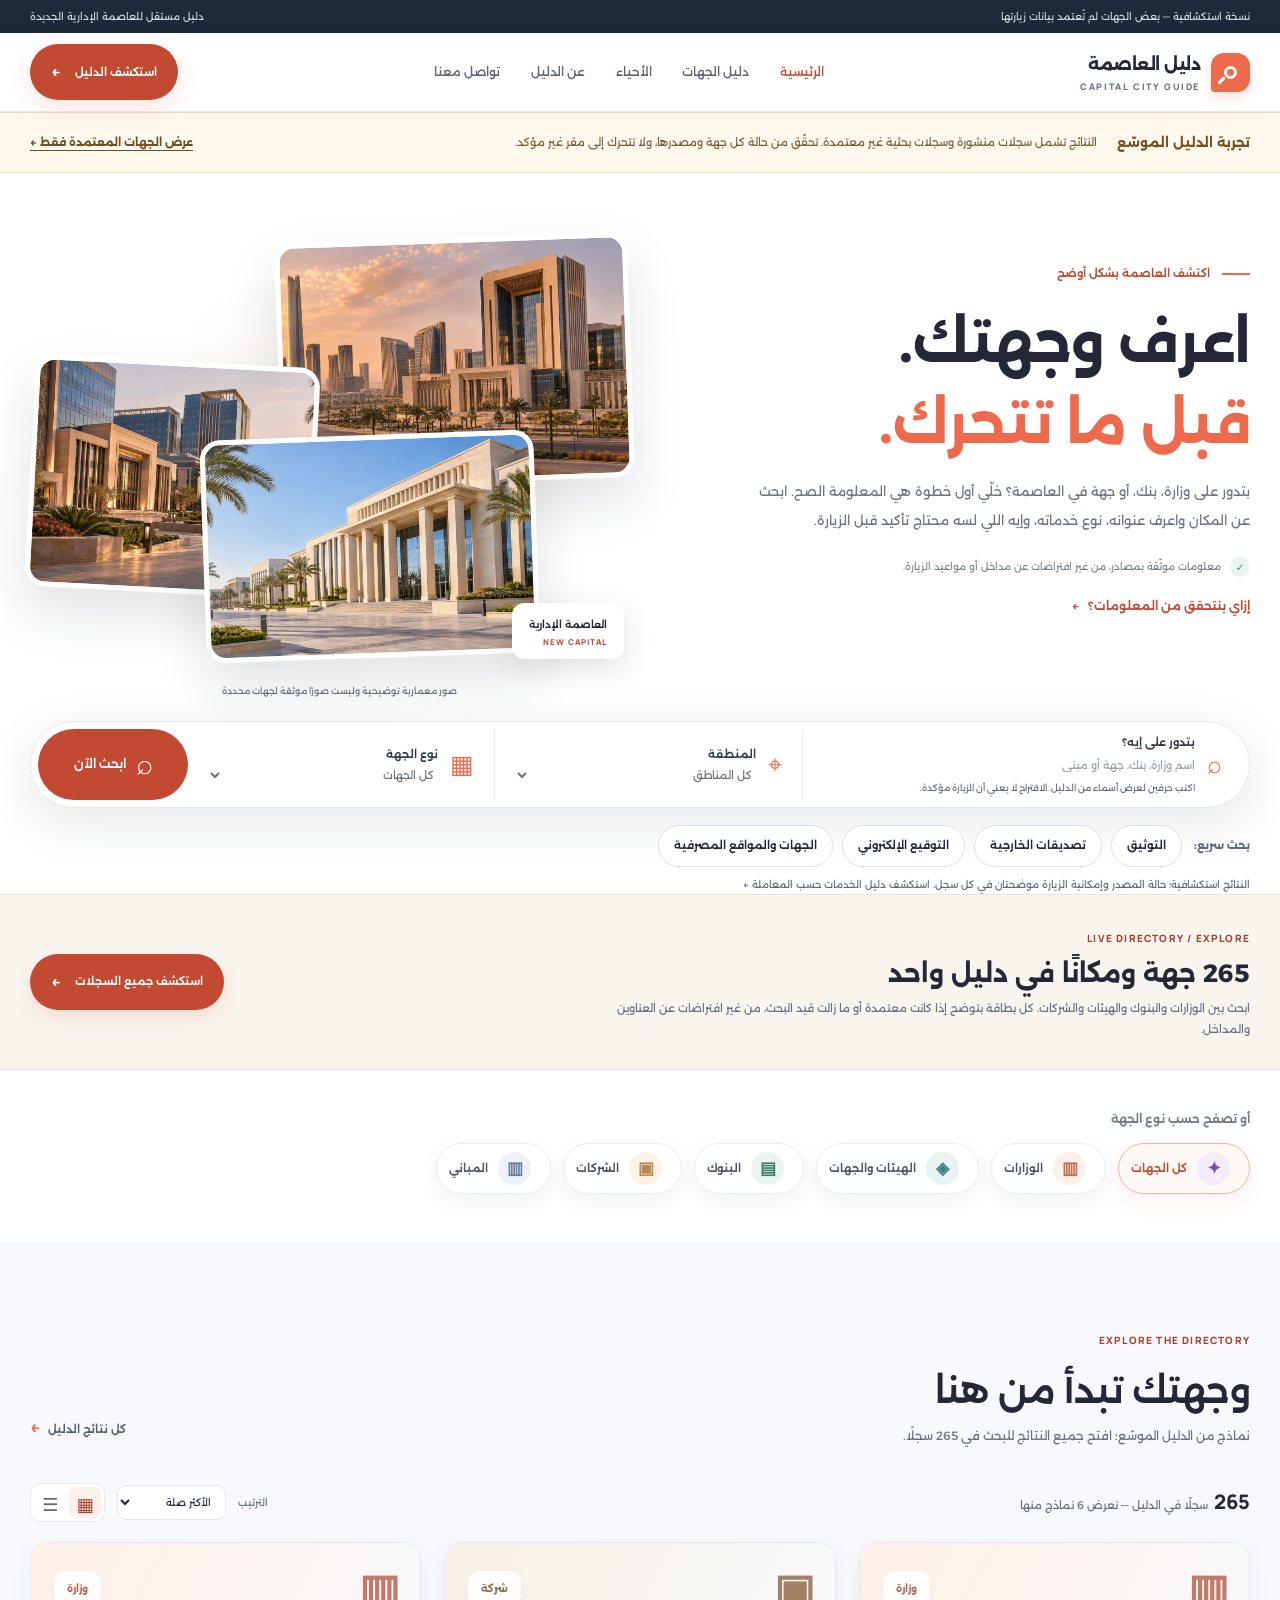
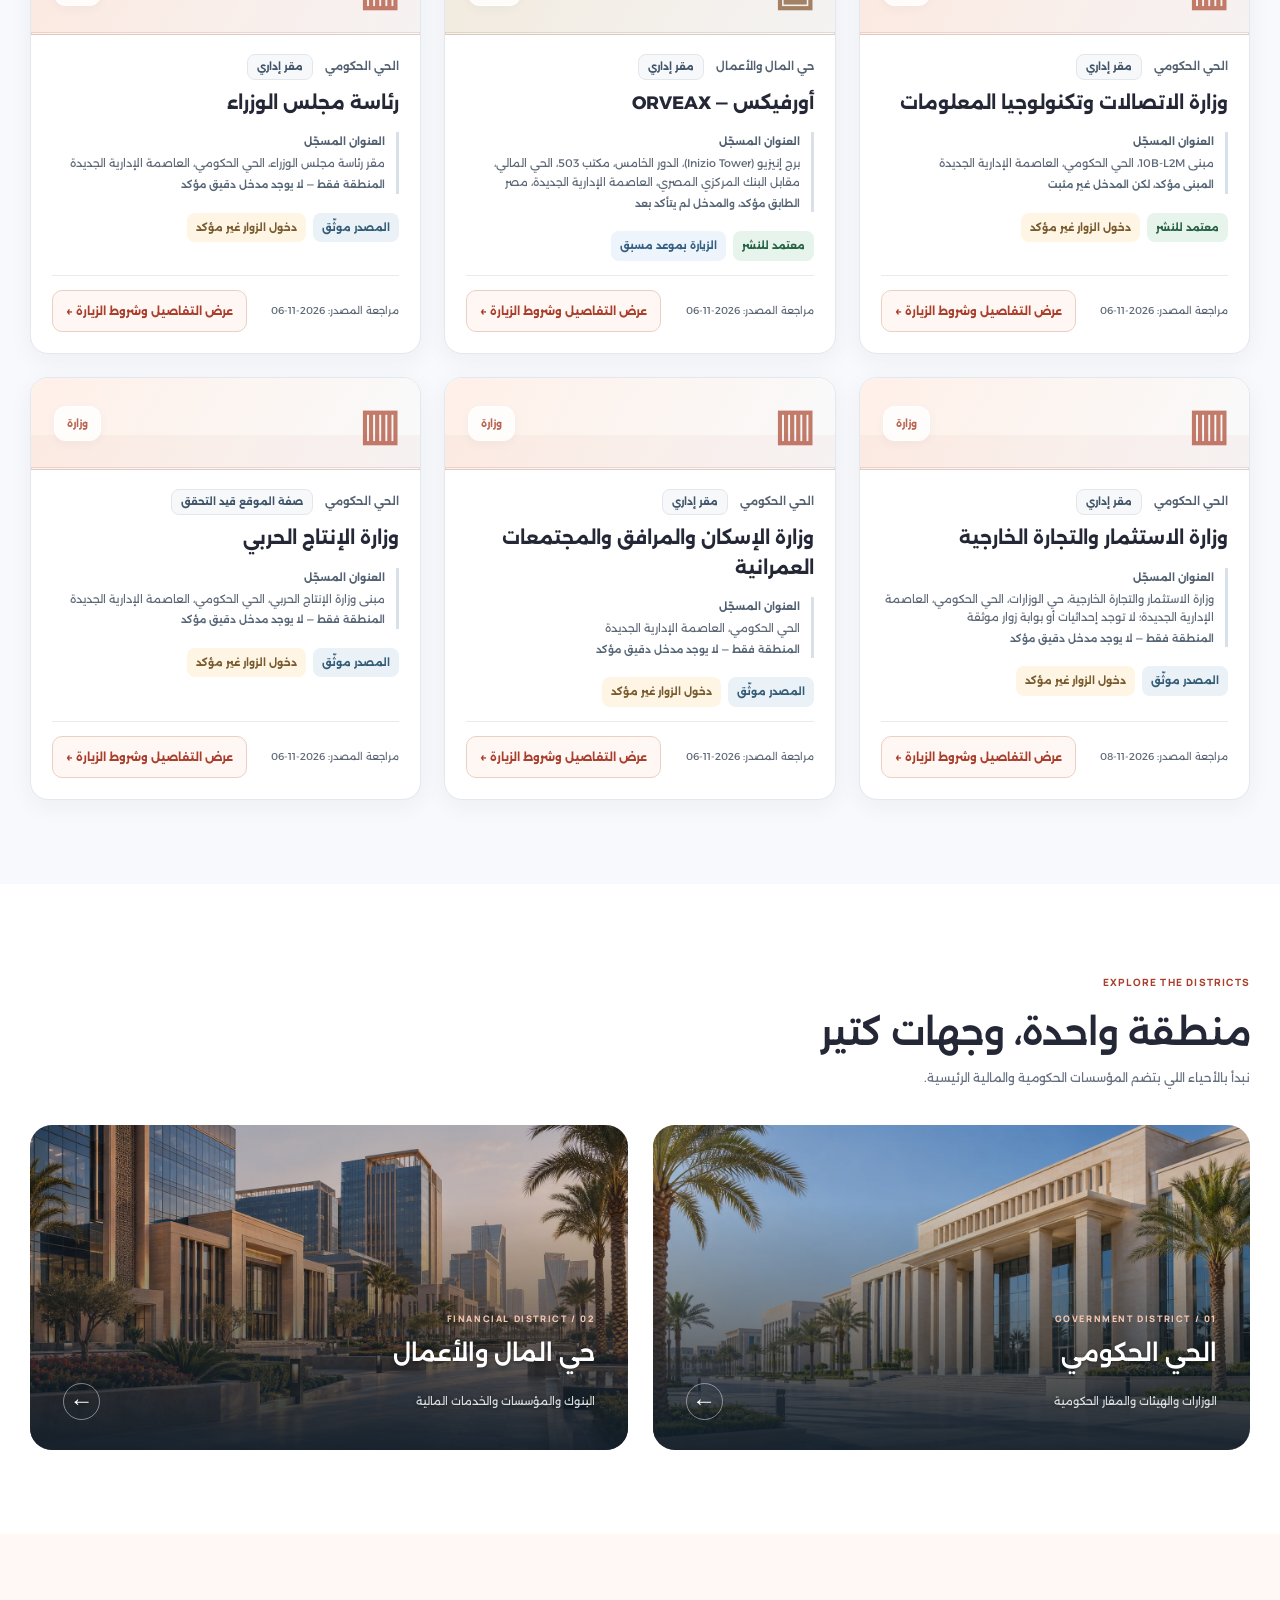
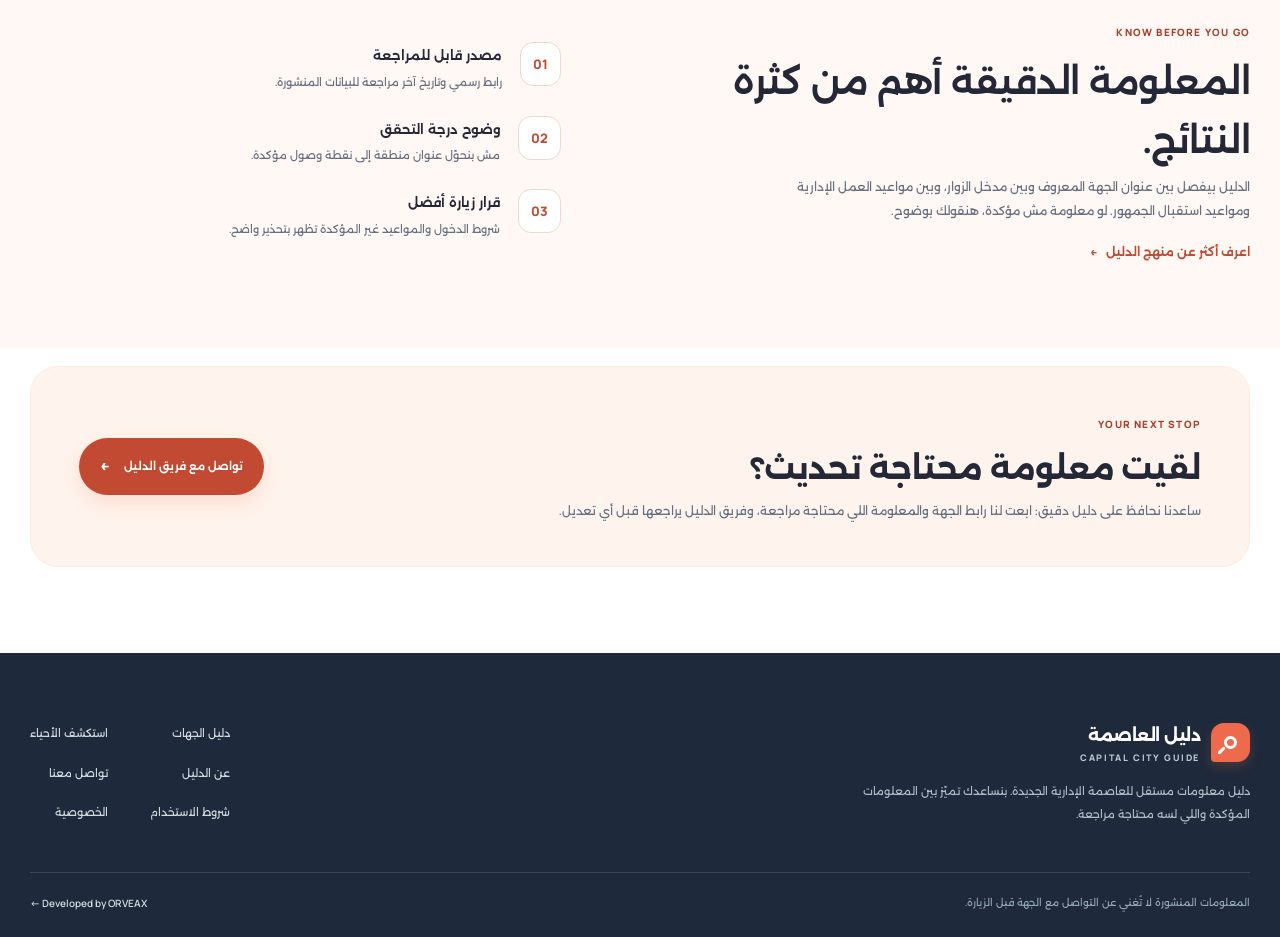
==== commit 788494bb: "CG-MUX-06: connect homepage and directory to service-first discovery" ====
--- a/index.html
+++ b/index.html
@@ -55,7 +55,7 @@
           <a href="directory.html?q=%D8%A7%D9%84%D8%AA%D9%88%D9%82%D9%8A%D8%B9#results">التوقيع الإلكتروني</a>
           <a href="directory.html?kind=Bank#results">الجهات والمواقع المصرفية</a>
         </nav>
-        <p class="task-shortcuts__note">النتائج استكشافية؛ حالة المصدر وإمكانية الزيارة موضحتان في كل سجل.</p>
+        <p class="task-shortcuts__note">النتائج استكشافية؛ حالة المصدر وإمكانية الزيارة موضحتان في كل سجل. <a href="services.html" class="services-inline-link">استكشف دليل الخدمات حسب المعاملة ←</a></p>
       </div>
     </section>
 
--- a/styles.css
+++ b/styles.css
@@ -403,90 +403,6 @@
 .story-hero > .container { position: relative; z-index: 2; }
 .story-hero .breadcrumbs { color: #d7dbe1; }
 .story-hero .breadcrumbs a { color: #fff; }
-/* BR-04 — Hierarchy and layout rhythm (no change to search/data semantics). */
-:root {
-  --content-rhythm: 72px;
-  --copy-leading: 1.9;
-}
-body { font-size: 14px; }
-.hero { padding-top: 46px; }
-.hero__grid { min-height: 420px; gap: clamp(28px, 4vw, 64px); }
-.hero__copy { padding-bottom: 12px; }
-.hero h1 { margin: 12px 0 18px; line-height: 1.36; }
-.hero__copy > p { max-width: 570px; font-size: 14px; line-height: 2.05; }
-.hero__quiet { font-size: 11px; margin-top: 17px; }
-.hero__secondary-link { font-size: 13px; margin-top: 15px; }
-.hero__visual { height: 416px; }
-.hero .search-panel {
-  margin-top: 30px;
-  min-height: 94px;
-  border: 1px solid #dde1e6;
-  box-shadow: 0 20px 55px rgb(25 39 57 / 12%);
-}
-.search-field label { font-size: 12px; }
-.search-field input, .search-field select { font-size: 12px; }
-.search-field input::placeholder { color: #697584; }
-.search-button { min-height: 54px; font-size: 13px; font-weight: 700; }
-.section { padding-block: var(--content-rhythm); }
-.section-head { margin-bottom: 27px; }
-.section-head h2, .trust-grid h2 { line-height: 1.48; }
-.section-head p, .trust-grid > div > p { font-size: 13px; line-height: var(--copy-leading); }
-.explore-entry { padding-block: 27px; }
-.explore-entry h2 { font-size: clamp(22px, 2.5vw, 29px); }
-.explore-entry p { font-size: 12px; line-height: 2; }
-.place-grid { gap: 20px; }
-.place-card__image { min-height: 104px; height: 104px; }
-.place-card__body { padding: 22px 24px 23px; }
-.place-card__eyebrow { font-size: 12px; line-height: 1.7; }
-.place-card h3 { font-size: 18px; line-height: 1.65; }
-.place-card__status { margin: 12px 0 13px; }
-.place-card__address { font-size: 12px; line-height: 1.85; }
-.place-card__meta { font-size: 11px; gap: 12px; }
-.source-status, .place-card .visit-status { font-size: 11px; }
-.place-card__meta > a { font-size: 12px; }
-.districts-section { padding-bottom: 72px; }
-.district-card { height: 305px; }
-.trust-points { gap: 18px; }
-.trust-points strong { font-size: 14px; }
-.trust-points p { font-size: 12px; }
-.closing-section { padding-bottom: 72px; }
-.closing-panel { padding: 34px 42px; }
-.closing-panel p { font-size: 13px; line-height: 1.95; }
-.catalog-search input, .catalog-search select { min-height: 44px; font-size: 12px; }
-.catalog-results__head { margin-bottom: 22px; }
-.page-intro p { font-size: 14px; }
-
-@media (max-width: 1050px) {
-  .hero__grid { gap: 22px; }
-  .hero .search-panel { border-radius: 22px; }
-  .place-grid { gap: 16px; }
-}
-@media (max-width: 760px) {
-  :root { --content-rhythm: 52px; }
-  .hero { padding-top: 30px; }
-  .hero__grid { min-height: auto; }
-  .hero__copy { padding-bottom: 0; }
-  .hero h1 { font-size: clamp(34px, 8vw, 45px); line-height: 1.38; margin: 12px 0; }
-  .hero__copy > p { font-size: 13px; line-height: 1.95; }
-  .hero__quiet { font-size: 11px; }
-  .hero .search-panel { margin-top: 23px; padding: 13px; border-radius: 18px; }
-  .search-field { padding-inline: 12px; }
-  .search-field--query { min-height: 61px; }
-  .search-button { min-height: 50px; }
-  .section-head { margin-bottom: 22px; }
-  .section-head p, .trust-grid > div > p { font-size: 12px; }
-  .explore-entry { padding-block: 24px; }
-  .explore-entry h2 { font-size: 22px; }
-  .place-card__image { min-height: 95px; height: 95px; }
-  .place-card__body, .place-grid.is-list .place-card__body, .place-grid.is-sparse .place-card__body { padding: 20px; }
-  .place-card h3 { font-size: 17px; }
-  .place-card__eyebrow, .place-card__address { font-size: 12px; }
-  .place-card__meta { flex-wrap: wrap; font-size: 11px; }
-  .district-card { height: 265px; }
-  .closing-panel { padding: 26px 22px; }
-  .page-intro p { font-size: 12px; }
-}
-
 .story-hero__copy { width: min(610px, 58%); padding: 76px 0 85px; }
 .story-hero__copy h1 { font-size: clamp(34px, 4.4vw, 56px); line-height: 1.55; margin: 14px 0; }
 .story-hero__copy h1 em { font-style: normal; color: #ffb69b; }
@@ -980,3 +896,274 @@
 .story-hero .section-kicker { color: #ffb69b; }
 .story-hero .breadcrumbs { color: #d7dbe1; }
 .story-hero .breadcrumbs a { color: #fff; }
+
+
+/* CG-MUX-01 — task-first discovery informed by Egyptian directory UX research.
+   Reuse validated directory URLs; never suggest visitor access or route readiness. */
+.task-shortcuts {
+  display: flex;
+  flex-wrap: wrap;
+  align-items: center;
+  gap: 9px;
+  margin-top: 17px;
+}
+.task-shortcuts__intro {
+  color: var(--text-secondary, #5e6877);
+  font-size: 11px;
+  font-weight: 700;
+  margin-inline-end: 3px;
+}
+.task-shortcuts a {
+  display: inline-flex;
+  align-items: center;
+  justify-content: center;
+  min-height: 42px;
+  max-width: 100%;
+  padding: 10px 15px;
+  border: 1px solid #dce2e7;
+  border-radius: 999px;
+  background: #fff;
+  color: var(--ink);
+  font-size: 11px;
+  font-weight: 600;
+  line-height: 1.6;
+  text-align: center;
+  transition: background .18s, border-color .18s, color .18s;
+}
+.task-shortcuts a:hover {
+  border-color: #d7aa99;
+  background: var(--coral-50, #fff7f3);
+  color: var(--accent-text, #a83e2b);
+}
+.task-shortcuts a:focus-visible {
+  outline: 3px solid var(--focus-ring, #c24a32);
+  outline-offset: 3px;
+}
+.task-shortcuts__note {
+  color: var(--text-secondary, #5e6877);
+  font-size: 10px;
+  line-height: 1.8;
+  margin: 9px 0 0;
+}
+@media (max-width: 650px) {
+  .task-shortcuts {
+    display: grid;
+    grid-template-columns: repeat(2, minmax(0, 1fr));
+    gap: 8px;
+    margin-top: 14px;
+  }
+  .task-shortcuts__intro { grid-column: 1 / -1; }
+  .task-shortcuts a {
+    border-radius: 12px;
+    padding: 10px 7px;
+    font-size: 10px;
+    min-height: 44px;
+    overflow-wrap: anywhere;
+  }
+  .task-shortcuts__note { font-size: 10px; margin: 10px 0 0; }
+}
+@media (max-width: 340px) {
+  .task-shortcuts { grid-template-columns: 1fr; }
+  .task-shortcuts__intro { grid-column: 1; }
+}
+
+
+/* CG-MUX-02 — Native browser search completion, no fake locations or custom
+   keyboard-trapping suggestions. Hint is small but independently readable. */
+.search-suggestion-hint {
+  display: block;
+  font-size: 10px;
+  line-height: 1.75;
+  color: var(--text-secondary, #5e6877);
+  margin-top: 5px;
+  max-width: 100%;
+}
+.search-field--query .search-suggestion-hint {
+  font-size: 9px;
+  margin-top: 2px;
+}
+@media (max-width: 650px) {
+  .search-suggestion-hint { font-size: 10px; }
+  .search-field--query .search-suggestion-hint { font-size: 9px; }
+}
+
+/* CG-MUX-03: purpose selector reuses semantic form styling. */
+#purpose { min-height: 42px; }
+.catalog-search label[for="purpose"] { font-weight: 700; }
+
+
+/* CG-MUX-04 — compact, information-first directory cards.
+   Trust and visitor status remain independent; identity glyph is not a photo. */
+.place-card {
+  display: flex;
+  flex-direction: column;
+  min-width: 0;
+  border: 1px solid #e2e8ee;
+  border-radius: 18px;
+  box-shadow: 0 6px 24px rgb(23 44 59 / 5%);
+}
+.place-card__image,
+.place-grid.is-list .place-card__image,
+.place-grid.is-sparse .place-card__image {
+  height: 92px;
+  min-height: 92px;
+  background: linear-gradient(120deg, var(--card-surface, #f5f7f9), #f9fafb);
+}
+.place-card__image::before { inset: auto 0 0; width: 100%; height: 3px; border-radius: 0; }
+.place-card__image-link {
+  justify-content: flex-start;
+  padding: 16px 20px;
+  z-index: 1;
+}
+.place-card__glyph { font-size: 43px; opacity: .85; }
+.place-card .image-badge { z-index: 2; top: 22px; padding: 7px 12px; font-size: 10px; }
+.place-card__body,
+.place-grid.is-list .place-card__body,
+.place-grid.is-sparse .place-card__body {
+  display: flex;
+  flex-direction: column;
+  justify-content: flex-start;
+  flex: 1;
+  min-width: 0;
+  padding: 19px 21px 21px;
+}
+.place-card__location {
+  display: flex;
+  flex-wrap: wrap;
+  gap: 6px 12px;
+  align-items: center;
+  min-height: 25px;
+  margin-bottom: 9px;
+}
+.place-card__eyebrow {
+  margin: 0;
+  font-size: 11px;
+  font-weight: 600;
+  color: #536171;
+}
+.place-card__purpose {
+  display: inline-flex;
+  align-items: center;
+  border: 1px solid #e1e7ed;
+  background: #f6f8fa;
+  color: #405469;
+  font-size: 10px;
+  font-weight: 700;
+  line-height: 1.6;
+  padding: 4px 9px;
+  border-radius: 8px;
+}
+.place-card h3 {
+  font-size: clamp(15px, 1.6vw, 18px);
+  line-height: 1.65;
+  margin: 0 0 14px;
+  font-weight: 700;
+  overflow-wrap: anywhere;
+}
+.place-card__address-box {
+  border-inline-start: 3px solid #d8e1e9;
+  padding-inline-start: 11px;
+  margin-bottom: 5px;
+}
+.place-card__field-label {
+  display: block;
+  color: #526171;
+  font-size: 10px;
+  font-weight: 700;
+}
+.place-card__address {
+  min-height: 0;
+  margin: 3px 0 4px;
+  line-height: 1.7;
+  font-size: 11px;
+  overflow-wrap: anywhere;
+}
+.place-card__precision {
+  display: block;
+  color: #586777;
+  font-size: 10px;
+  line-height: 1.65;
+  font-weight: 600;
+}
+.place-card__status {
+  margin: 14px 0;
+  gap: 7px;
+  align-items: flex-start;
+}
+.place-card .source-status,
+.place-card .visit-status {
+  padding: 7px 9px;
+  font-size: 10px;
+  font-weight: 700;
+  border-radius: 8px;
+  line-height: 1.55;
+}
+.place-card__verification-note {
+  margin: 0 0 14px;
+  padding-inline-start: 10px;
+  color: #765018;
+  border-color: #d8b77e;
+}
+.place-card__meta {
+  display: flex;
+  align-items: center;
+  justify-content: space-between;
+  flex-wrap: wrap;
+  gap: 10px;
+  margin-top: auto;
+  padding-top: 14px;
+  border-top: 1px solid #e6ebf0;
+}
+.place-card__checked {
+  display: inline-block;
+  font-size: 10px;
+  line-height: 1.5;
+  color: #596979;
+}
+.place-card__meta > .place-card__action {
+  display: inline-flex;
+  align-items: center;
+  justify-content: center;
+  min-height: 42px;
+  max-width: 100%;
+  padding: 9px 13px;
+  background: #fff7f3;
+  border: 1px solid #ead0c4;
+  border-radius: 10px;
+  font-size: 11px;
+  color: var(--accent-text, #a83e2b);
+  font-weight: 700;
+  line-height: 1.5;
+}
+.place-card__meta > .place-card__action:hover {
+  background: #ffede6;
+  border-color: #d9a993;
+  text-decoration: none;
+}
+.place-card__meta > .place-card__action:focus-visible {
+  outline: 3px solid var(--focus-ring, #c24a32);
+  outline-offset: 3px;
+}
+.place-grid.is-list .place-card,
+.place-grid.is-sparse .place-card { display: flex; flex-direction: column; max-width: 100%; }
+@media (min-width: 900px) {
+  .place-grid.is-list .place-card,
+  .place-grid.is-sparse .place-card {
+    display: grid;
+    grid-template-columns: minmax(130px, 20%) minmax(0, 1fr);
+  }
+  .place-grid.is-list .place-card__image,
+  .place-grid.is-sparse .place-card__image { height: 100%; min-height: 190px; }
+}
+@media (max-width: 760px) {
+  .place-card__image,
+  .place-grid.is-list .place-card__image,
+  .place-grid.is-sparse .place-card__image { height: 76px; min-height: 76px; }
+  .place-card__image-link { padding: 10px 17px; }
+  .place-card__glyph { font-size: 35px; }
+  .place-card .image-badge { top: 16px; }
+  .place-card__body,
+  .place-grid.is-list .place-card__body,
+  .place-grid.is-sparse .place-card__body { padding: 17px; }
+  .place-card__meta > .place-card__action { width: 100%; }
+}
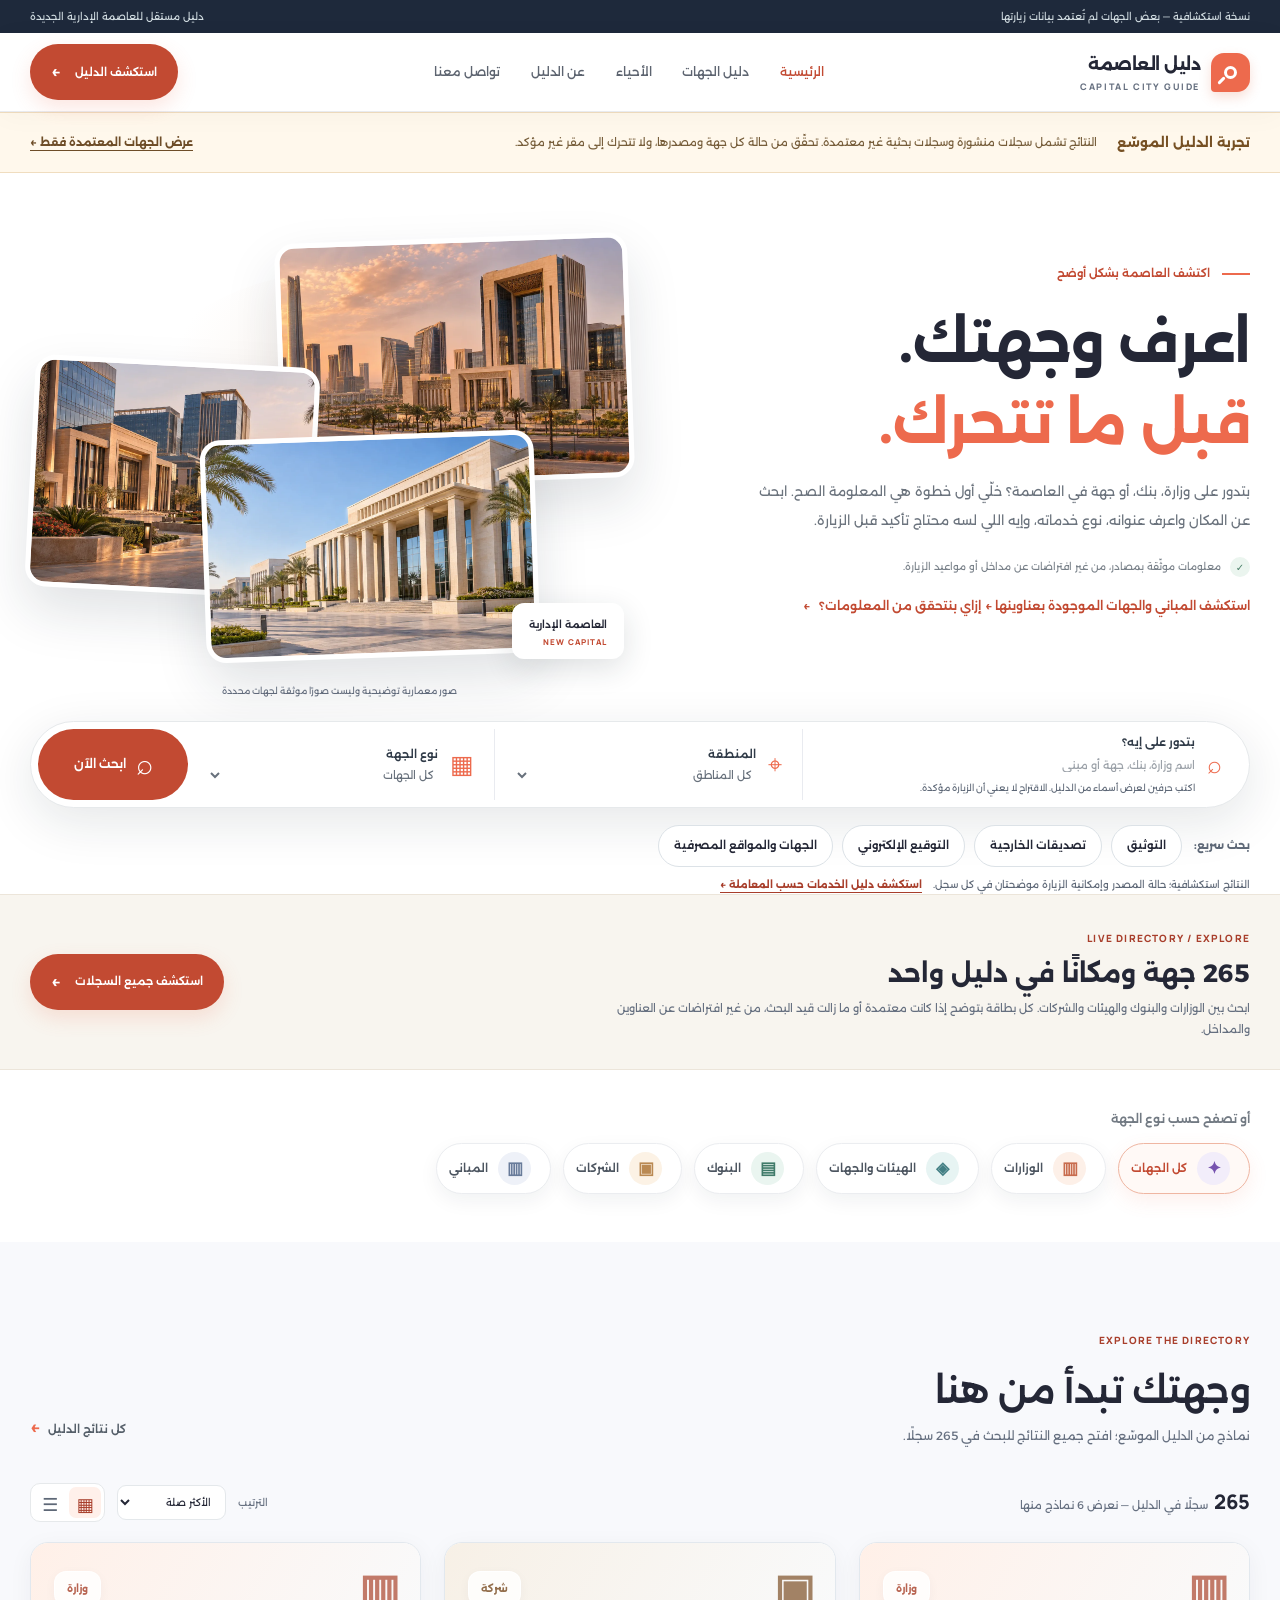
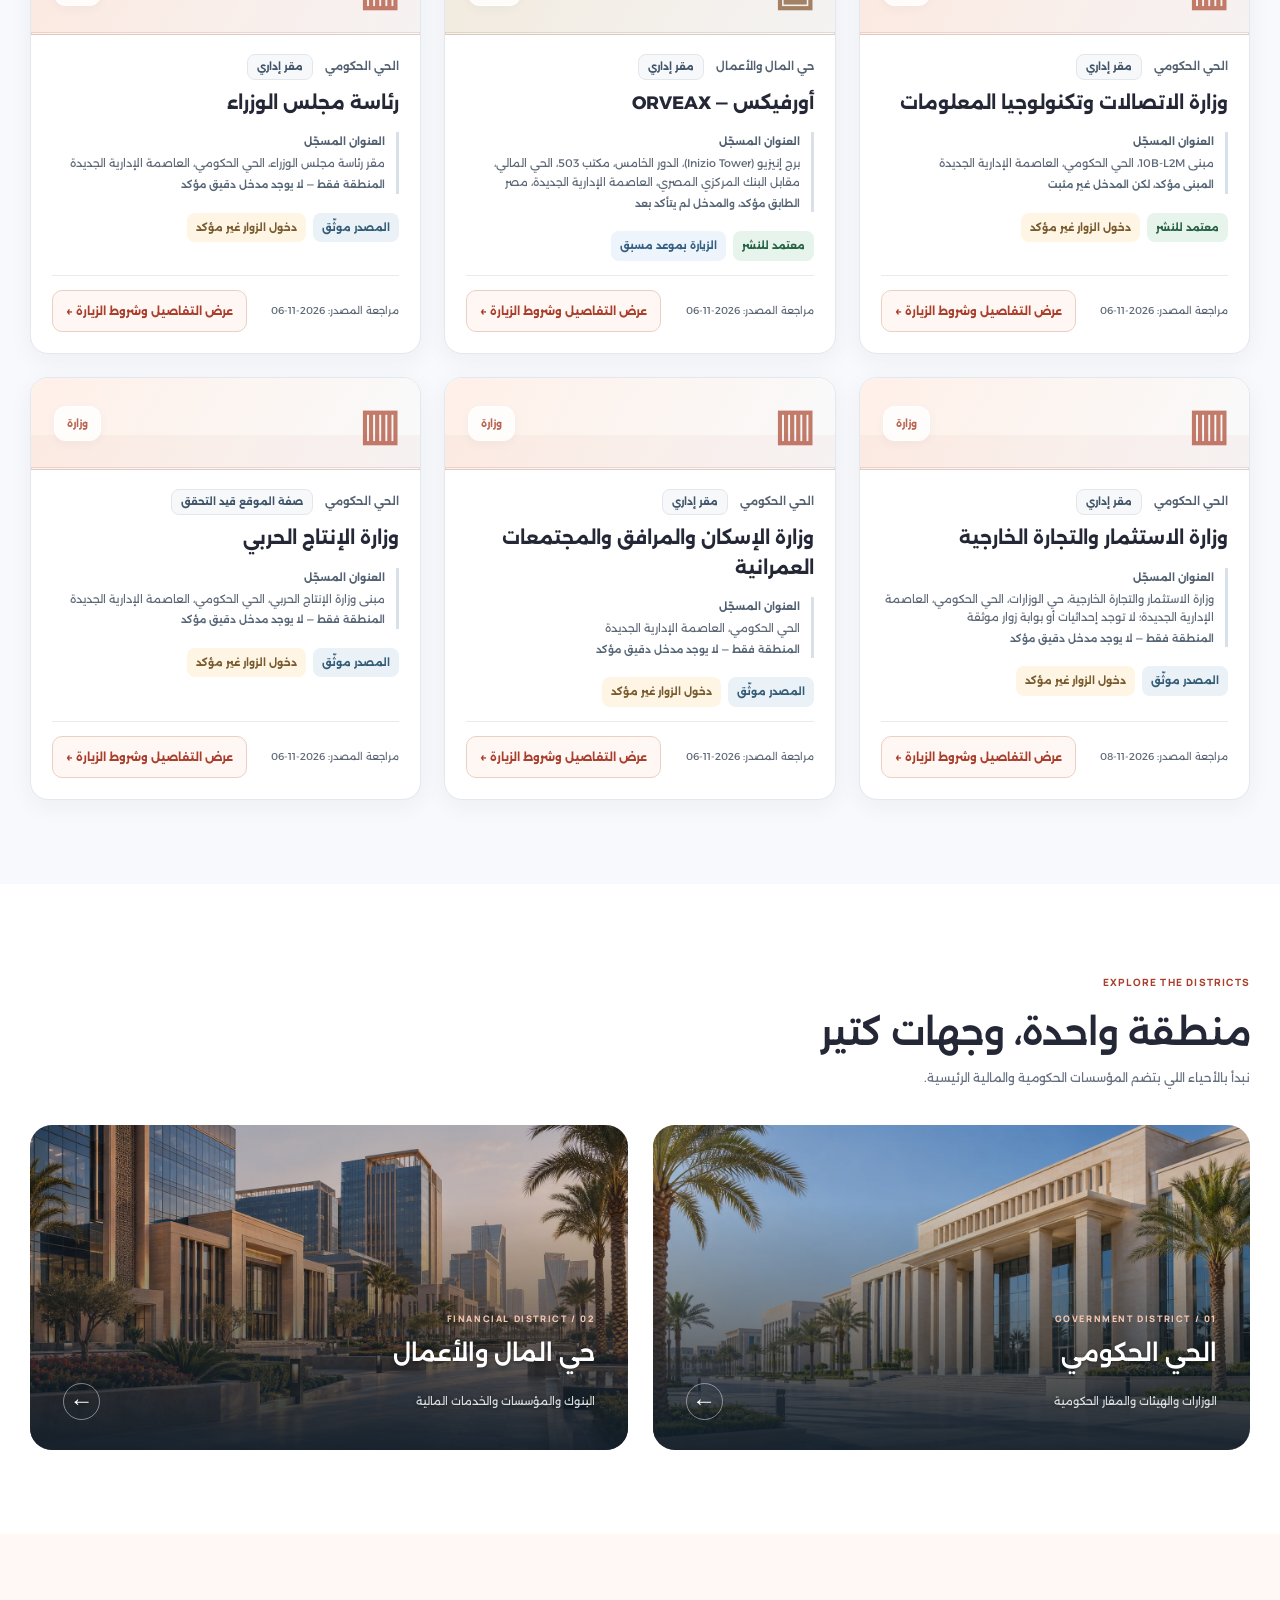
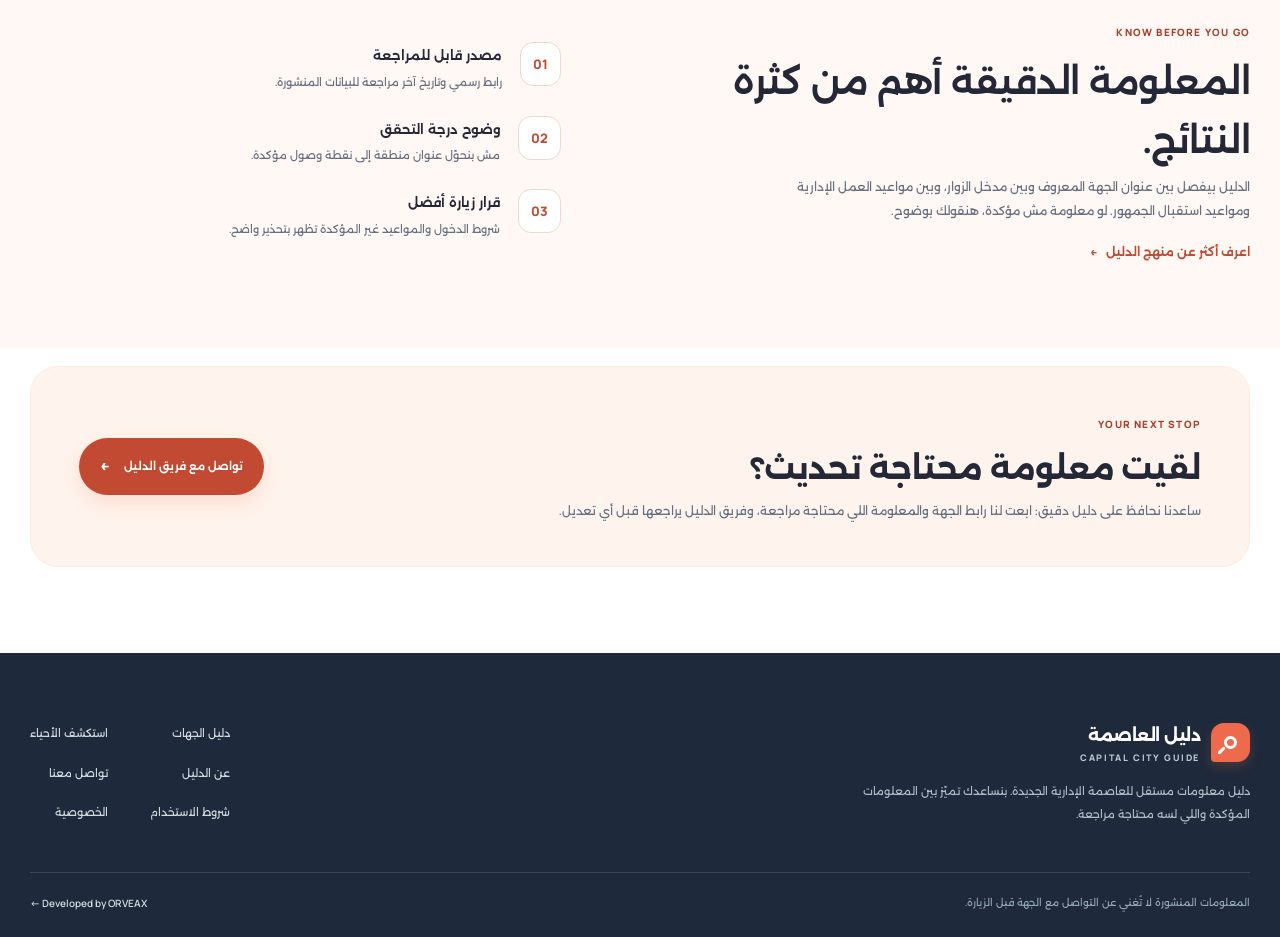
==== commit 0b6f2052: "CG-MUX-07: expose curated building discovery from visitor journeys" ====
--- a/index.html
+++ b/index.html
@@ -31,6 +31,7 @@
           <h1 id="hero-title">اعرف وجهتك.<br><span>قبل ما تتحرك.</span></h1>
           <p>بتدور على وزارة، بنك، أو جهة في العاصمة؟ خلّي أول خطوة هي المعلومة الصح. ابحث عن المكان واعرف عنوانه، نوع خدماته، وإيه اللي لسه محتاج تأكيد قبل الزيارة.</p>
           <div class="hero__quiet"><span class="quiet-icon" aria-hidden="true">✓</span> معلومات موثّقة بمصادر، من غير افتراضات عن مداخل أو مواعيد الزيارة.</div>
+          <a class="hero__secondary-link" href="buildings.html">استكشف المباني والجهات الموجودة بعناوينها ←</a>
           <a class="hero__secondary-link" href="about.html">إزاي بنتحقق من المعلومات؟ <span aria-hidden="true">←</span></a>
         </div>
         <div class="hero__visual" aria-label="مشاهد معمارية مولّدة توضيحيًا، لا تعرض مباني بعينها في العاصمة الإدارية">
--- a/styles.css
+++ b/styles.css
@@ -1167,3 +1167,33 @@
   .place-grid.is-sparse .place-card__body { padding: 17px; }
   .place-card__meta > .place-card__action { width: 100%; }
 }
+
+
+/* CG-MUX-06 — Service-first discovery (research-scope, not a walk-in guarantee) */
+.services-inline-link { display:inline-flex; color:var(--accent-text,#a83e2b); font-weight:700; text-decoration:underline; text-underline-offset:4px; margin-inline-start:8px; }
+.services-inline-link:focus-visible {outline:3px solid var(--focus-ring,#c24a32);outline-offset:3px;}
+.services-notice {padding:19px 22px;border-radius:14px;border:1px solid #e1e7ed;background:#f7f9fb;margin-bottom:24px;}
+.services-notice strong {font-size:14px;}
+.services-notice p {margin:6px 0 0;color:#536171;line-height:1.9;font-size:12px;}
+.service-jump-list {display:flex;flex-wrap:wrap;gap:9px;margin-bottom:34px;}
+.service-jump {display:inline-flex;align-items:center;padding:10px 15px;min-height:44px;border-radius:999px;background:#fff;border:1px solid #dce4e9;color:#314354;font-weight:700;font-size:11px;}
+.service-jump:hover {color:var(--accent-text,#a83e2b);border-color:#daaa94;background:#fff7f3;}
+.service-jump:focus-visible,.service-entity a:focus-visible {outline:3px solid var(--focus-ring,#c24a32);outline-offset:3px;}
+.service-groups {display:grid;gap:36px;}
+.service-group {scroll-margin-top:30px;border-top:1px solid #e6ebf0;padding-top:22px;}
+.service-group__head {margin-bottom:18px;}
+.service-group__head h2 {font-size:clamp(20px,2.5vw,27px);line-height:1.5;margin:0 0 6px;}
+.service-group__head p {margin:0 0 8px;color:#536171;max-width:740px;font-size:12px;line-height:2;}
+.service-channel {display:inline-flex;background:#f5f7f9;color:#4b5c6d;padding:7px 11px;border-radius:9px;font-size:11px;font-weight:700;}
+.service-entities {display:grid;grid-template-columns:repeat(2,minmax(0,1fr));gap:15px;}
+.service-entity {display:flex;flex-direction:column;gap:16px;min-width:0;padding:20px;border:1px solid #e1e7ed;border-radius:16px;background:#fff;box-shadow:0 5px 20px rgb(23 44 59 / 4%);}
+.service-entity__location {font-size:10px;color:#536171;font-weight:700;}
+.service-entity h3 {font-size:16px;line-height:1.7;margin:8px 0 10px;}
+.service-entity__scope {color:#536171;font-size:11px;line-height:2;margin:0 0 13px;}
+.service-entity__status {display:flex;flex-wrap:wrap;align-items:start;gap:8px;}
+.service-entity__status > span {font-size:10px;line-height:1.5;padding:7px 10px;border-radius:8px;font-weight:700;}
+.service-entity__actions {margin-top:auto;padding-top:14px;border-top:1px solid #e5ebf0;display:flex;justify-content:space-between;align-items:center;flex-wrap:wrap;gap:10px;}
+.service-entity__action {display:inline-flex;align-items:center;justify-content:center;min-height:44px;background:#fff5f0;color:var(--accent-text,#a83e2b);padding:9px 12px;border:1px solid #ead0c4;border-radius:10px;font-size:11px;font-weight:700;}
+.service-entity__source {color:#506073;text-decoration:underline;text-underline-offset:3px;font-size:11px;}
+.services-error {padding:20px;border:1px solid #ead0c4;border-radius:12px;}
+@media(max-width:760px) {.service-entities {grid-template-columns:1fr;}.service-jump-list {gap:7px;}.service-jump {font-size:10px;padding:9px 12px;}.service-entity {padding:16px;}.service-entity__action {width:100%;}}
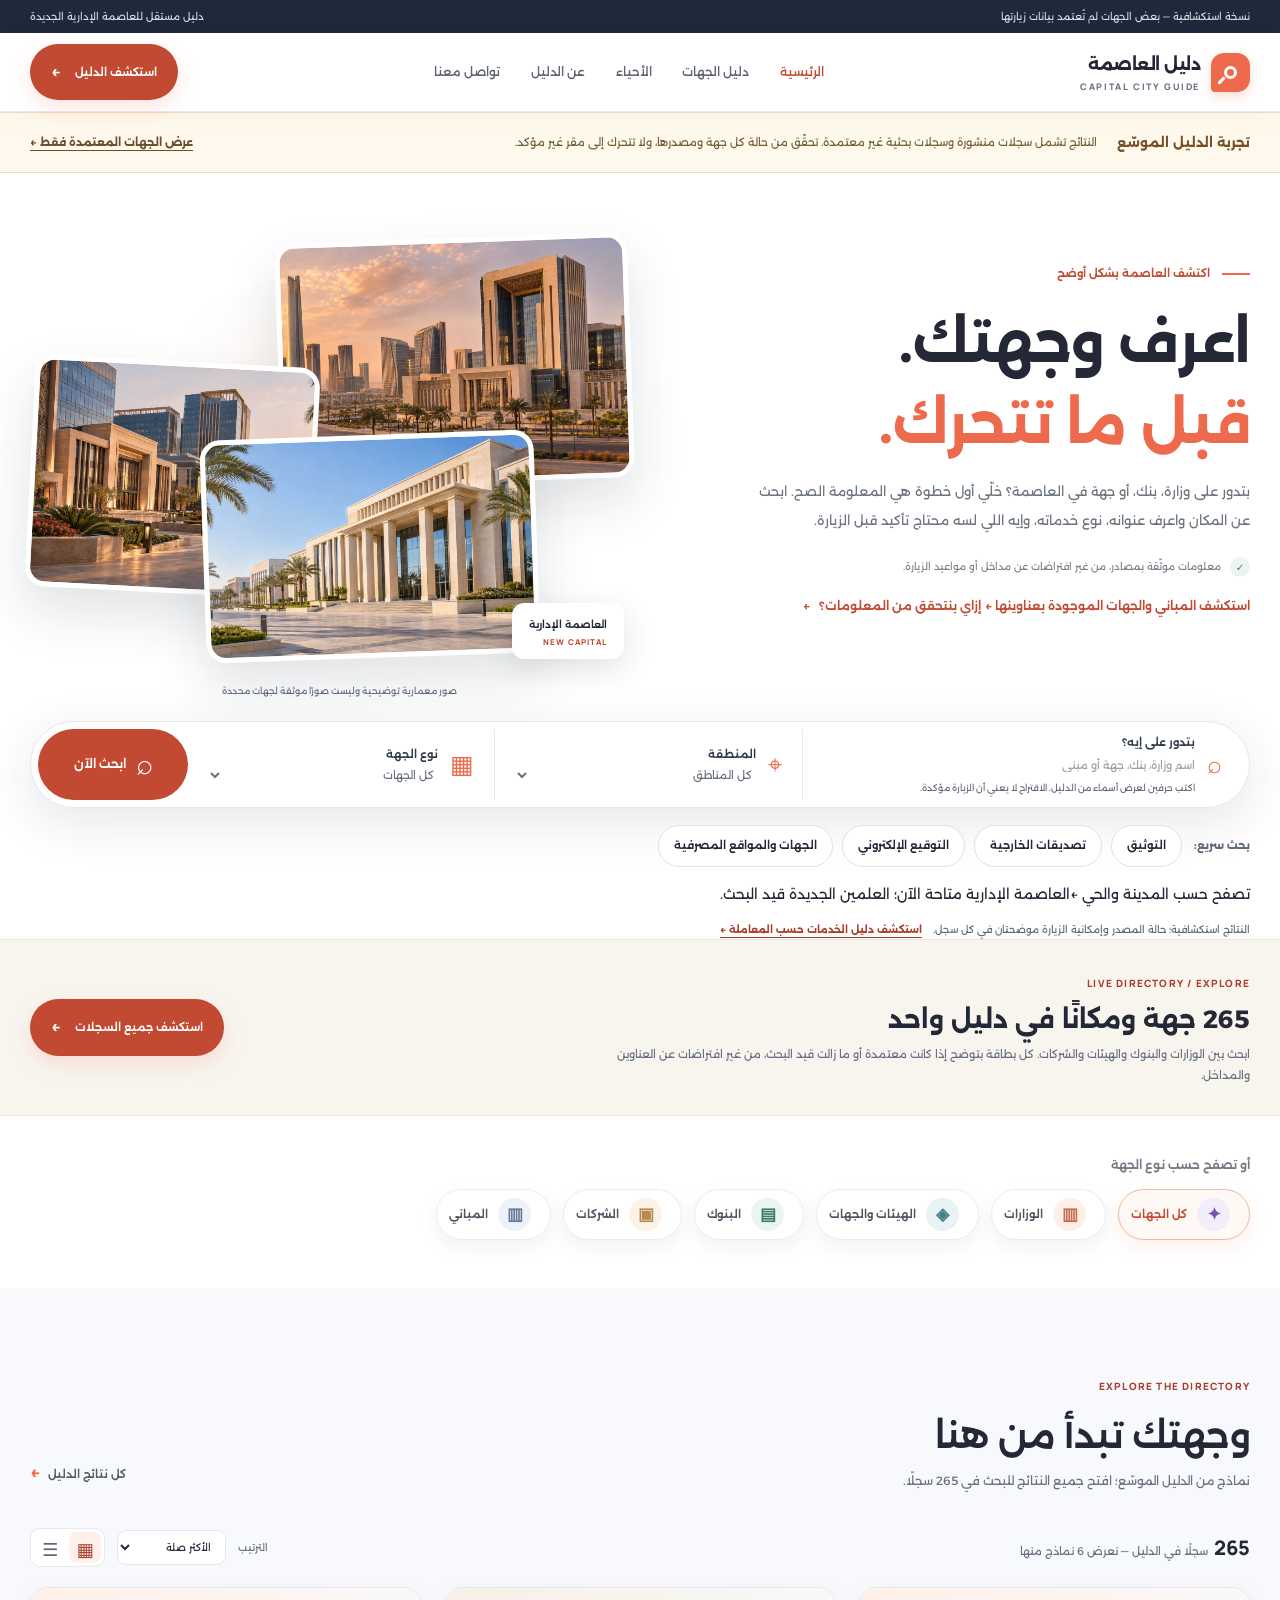
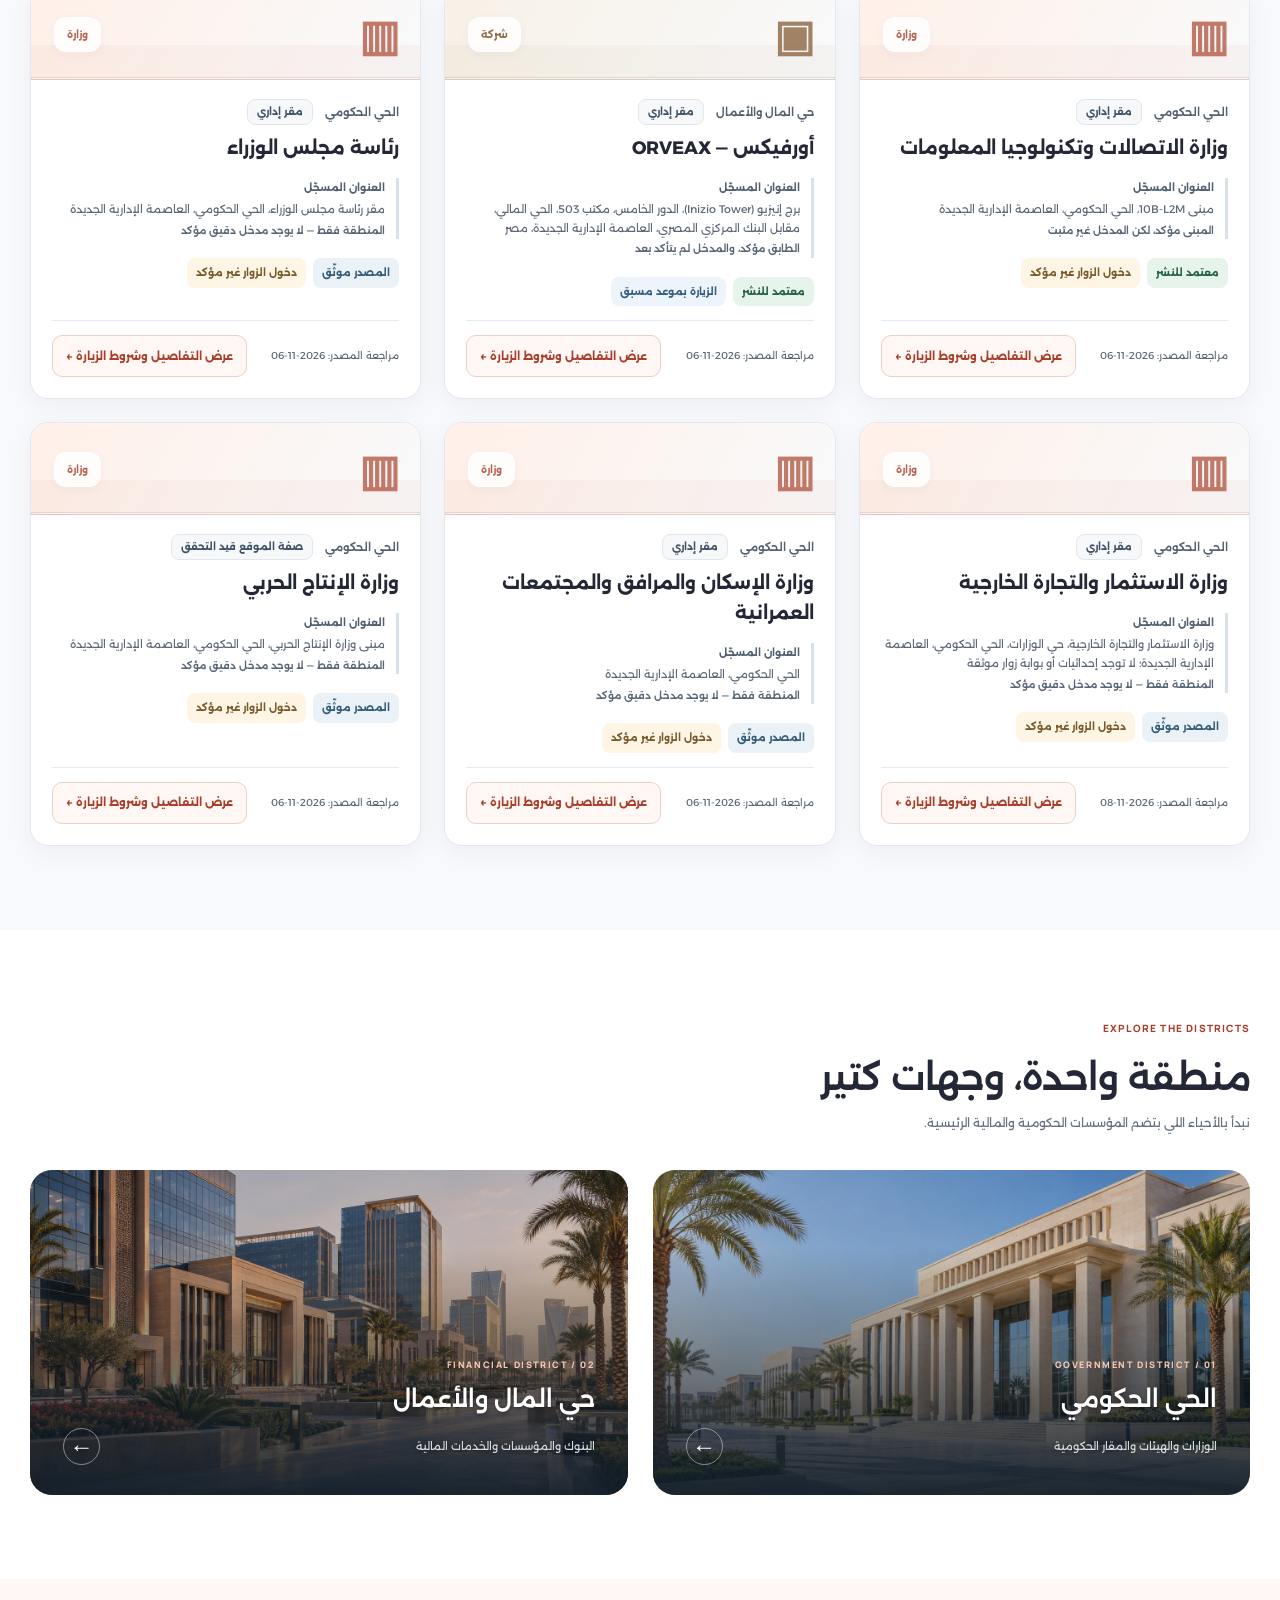
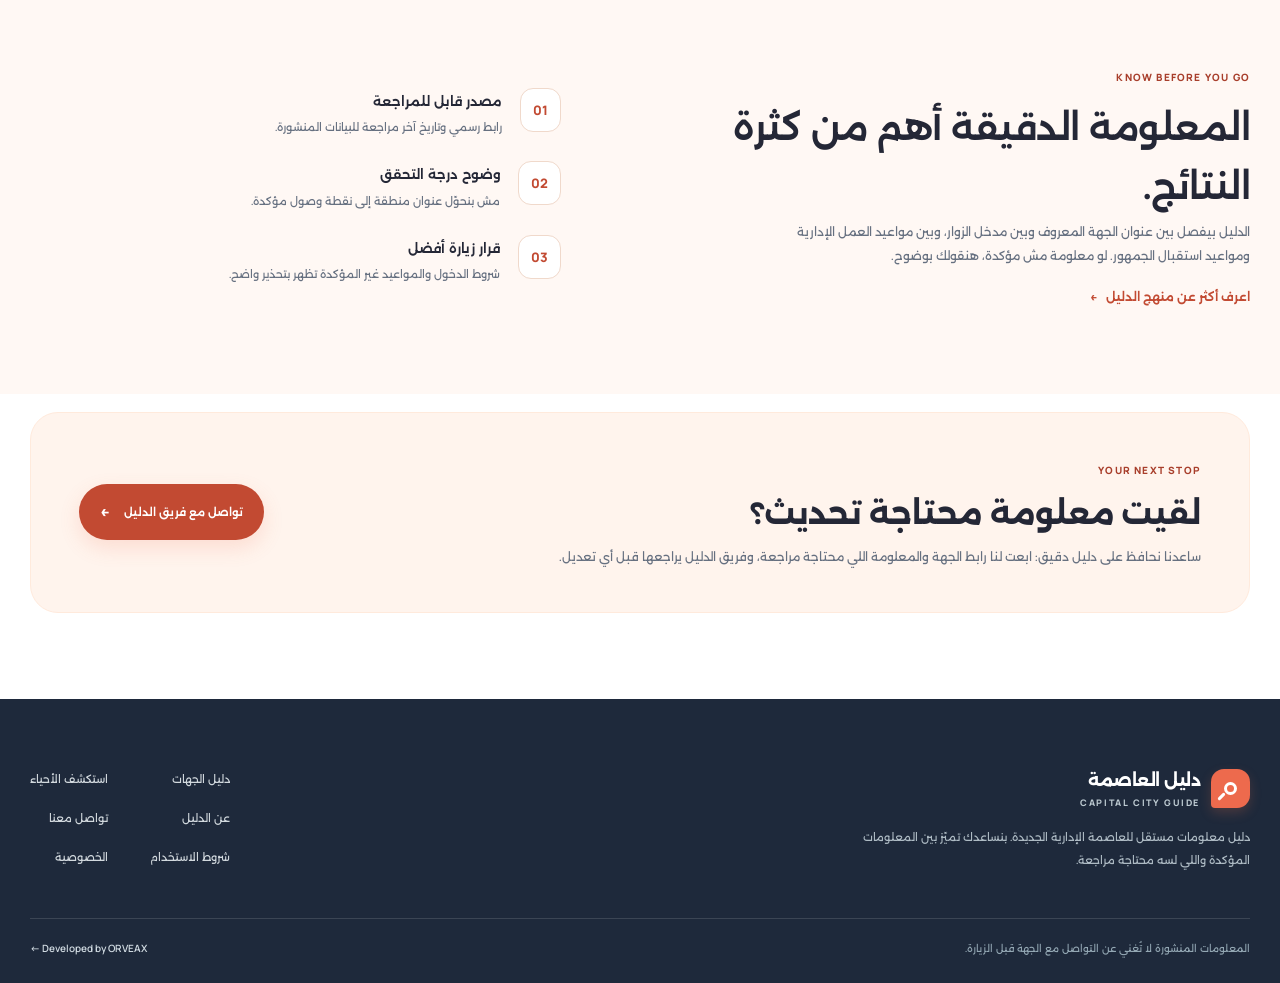
==== commit 3fc03e01: "CG-MUX-09: expose explicit city scope and district discovery in index.html" ====
--- a/index.html
+++ b/index.html
@@ -56,6 +56,7 @@
           <a href="directory.html?q=%D8%A7%D9%84%D8%AA%D9%88%D9%82%D9%8A%D8%B9#results">التوقيع الإلكتروني</a>
           <a href="directory.html?kind=Bank#results">الجهات والمواقع المصرفية</a>
         </nav>
+        <p class="city-explore-link"><a href="districts.html">تصفح حسب المدينة والحي ←</a><span>العاصمة الإدارية متاحة الآن؛ العلمين الجديدة قيد البحث.</span></p>
         <p class="task-shortcuts__note">النتائج استكشافية؛ حالة المصدر وإمكانية الزيارة موضحتان في كل سجل. <a href="services.html" class="services-inline-link">استكشف دليل الخدمات حسب المعاملة ←</a></p>
       </div>
     </section>
--- a/styles.css
+++ b/styles.css
@@ -1197,3 +1197,82 @@
 .service-entity__source {color:#506073;text-decoration:underline;text-underline-offset:3px;font-size:11px;}
 .services-error {padding:20px;border:1px solid #ead0c4;border-radius:12px;}
 @media(max-width:760px) {.service-entities {grid-template-columns:1fr;}.service-jump-list {gap:7px;}.service-jump {font-size:10px;padding:9px 12px;}.service-entity {padding:16px;}.service-entity__action {width:100%;}}
+
+
+/* CG-MUX-07: identity/occupancy evidence stays separate from visitor admission. */
+.building-notice {padding:18px 22px;margin-bottom:25px;border:1px solid #dbe4eb;border-radius:14px;background:#f7f9fb;}
+.building-notice strong {font-size:14px;}
+.building-notice p {font-size:12px;color:#506274;line-height:1.85;margin:6px 0 0;}
+.building-jump-list {display:flex;flex-wrap:wrap;gap:8px;margin-bottom:34px;}
+.building-jump {display:inline-flex;align-items:center;min-height:44px;border:1px solid #dbe3e9;background:#fff;border-radius:12px;padding:9px 13px;font-size:11px;font-weight:700;color:#405367;}
+.building-jump:hover {border-color:#d6a894;background:#fff7f3;color:var(--accent-text,#a83e2b);}
+.building-jump:focus-visible,.building-group a:focus-visible {outline:3px solid var(--focus-ring,#c24a32);outline-offset:3px;}
+.building-groups {display:grid;gap:32px;}
+.building-group {scroll-margin-top:30px;border-top:1px solid #e5ebf0;padding-top:25px;}
+.building-group__intro {display:grid;gap:8px;margin-bottom:18px;max-width:880px;}
+.building-group__intro h2 {font-size:clamp(19px,2.6vw,27px);line-height:1.5;margin:0 0 4px;}
+.building-group__address {font-size:12px;line-height:1.9;color:#506274;margin:0;}
+.building-group__precision {font-size:11px;color:#506274;font-weight:700;}
+.building-group__status {display:inline-flex;justify-self:start;border:1px solid #e2e7eb;border-radius:8px;background:#f6f8fa;padding:6px 11px;color:#455c72;font-size:11px;font-weight:700;}
+.building-group__scope {margin:0;color:#5b6571;font-size:11px;line-height:1.9;}
+.building-source {font-size:11px;font-weight:700;color:var(--accent-text,#a83e2b);text-decoration:underline;text-underline-offset:3px;justify-self:start;}
+.building-associated {display:grid;grid-template-columns:repeat(2,minmax(0,1fr));gap:15px;}
+.building-associated__item {display:flex;flex-direction:column;justify-content:space-between;min-width:0;gap:15px;border:1px solid #e1e7ed;border-radius:15px;padding:19px;background:#fff;}
+.building-associated__kind {display:inline-flex;font-size:10px;font-weight:700;background:#f2f5f8;color:#44566b;padding:5px 8px;border-radius:8px;}
+.building-associated__head h3 {font-size:16px;line-height:1.7;margin:9px 0;}
+.building-associated__address {color:#596979;font-size:11px;line-height:1.9;margin:0 0 11px;}
+.building-associated__states {display:flex;flex-wrap:wrap;gap:7px;}
+.building-associated__states >span {font-size:10px;padding:7px 10px;border-radius:8px;line-height:1.5;font-weight:700;}
+.building-associated__actions {display:flex;flex-wrap:wrap;justify-content:space-between;gap:10px;align-items:center;padding-top:13px;border-top:1px solid #e4eaf0;}
+.building-associated__action {display:inline-flex;align-items:center;justify-content:center;min-height:44px;padding:8px 12px;border-radius:10px;border:1px solid #eacbbf;color:var(--accent-text,#a83e2b);background:#fff6f2;font-size:11px;font-weight:700;}
+.building-empty {border:1px solid #e1e7ed;border-radius:12px;padding:19px;color:#506274;font-size:12px;}
+@media(max-width:760px) {.building-associated {grid-template-columns:1fr;}.building-associated__item {padding:15px;}.building-associated__action {width:100%;}.building-jump-list {gap:7px;}.building-jump {font-size:10px;}.building-group {padding-top:18px;}}
+
+
+/* CG-MUX-05: first-screen visitor decision, not a generic institution profile. */
+.detail-heading > .container { grid-template-columns: minmax(0, 1fr) 220px; gap: 28px; align-items: start; }
+.detail-visit-panel { max-width: 100%; margin-top: 18px; padding: 20px; border: 1px solid #e5d4c7; background: #fffbf8; }
+.detail-visit-panel__heading { font-size: 15px; color: #553d31; margin-bottom: 14px; }
+.detail-visit-panel__facts { grid-template-columns: repeat(2,minmax(0,1fr)); gap: 10px; }
+.detail-visit-panel__facts p { padding: 13px; }
+.detail-visit-panel__facts p > span { color: #536171; font-size: 11px; font-weight: 700; }
+.detail-visit-panel__facts strong { color: #4a5360; font-size: 12px; font-weight: 700; line-height: 1.75; }
+.detail-visit-panel__facts strong[data-mode="unknown"],
+.detail-visit-panel__facts strong[data-mode="caution"] { color: #765018; }
+.detail-next-step { margin: 15px 0 0; padding: 12px 14px; border-inline-start: 3px solid var(--accent-action,#c24a32); background: #fff; border-radius: 9px; font-size: 12px !important; font-weight: 700; color: #4b5664 !important; line-height: 1.9; }
+.detail-service-decision { margin: 0 0 20px; padding: 14px 16px; border: 1px solid #eadac4; border-radius: 10px; background: #fff9f0; color: #654c2c; font-size: 12px; font-weight: 700; line-height: 1.85; }
+.detail-service-decision[data-mode="warning"] { background: #fff3eb; border-color: #eac8b4; }
+.detail-contact-scope { margin: 0 0 14px; color: #536171; font-size: 11px; line-height: 1.9; }
+.detail-tabs a:focus-visible { outline: 3px solid var(--focus-ring,#c24a32); outline-offset: 3px; }
+.detail-tabs { flex-wrap: wrap; white-space: normal; }
+.detail-tabs a { min-height: 44px; display: inline-flex; align-items: center; justify-content: center; }
+#visit,#overview,#sources { scroll-margin-top: 95px; }
+.detail-hero-art { height: 185px; padding: 22px; }
+.detail-hero-art__glyph { font-size: 65px; }
+.detail-hero-art__caption strong { font-size: 14px; }
+@media (max-width: 900px) {
+ .detail-heading > .container { grid-template-columns: 1fr; gap: 16px; }
+ .detail-hero-art { display: none; }
+ .detail-layout { grid-template-columns: 1fr; }
+ .detail-aside { position: static; }
+}
+@media (max-width: 600px) {
+ .detail-visit-panel { padding: 15px; }
+ .detail-visit-panel__facts { grid-template-columns: 1fr; }
+ .detail-quick-actions a { min-height: 44px; flex: 1 1 100%; }
+ .detail-tabs { gap: 6px; padding-block: 10px; }
+ .detail-tabs a { padding: 8px 11px; font-size: 10px; }
+}
+
+
+/* CG-MUX-08: safe arrival summary — search is not verified directions. */
+.arrival-summary {display:grid;grid-template-columns:minmax(85px,.85fr) minmax(0,1.5fr);gap:9px 12px;padding:14px;margin:14px 0 17px;background:#f6f8fa;border:1px solid #dce4eb;border-radius:12px;}
+.arrival-summary span {font-size:10px;color:#5e6d7a;font-weight:700;line-height:1.7;}
+.arrival-summary strong {font-size:11px;line-height:1.8;color:#405265;overflow-wrap:anywhere;}
+.arrival-steps-heading {font-size:13px;font-weight:700;margin:19px 0 9px;color:#314455;}
+.arrival-steps {display:grid;gap:9px;padding:0 20px 0 0;margin:0 0 15px;list-style:decimal;}
+.arrival-steps li {font-size:11px;line-height:1.85;color:#4e5f6f;padding-inline-start:3px;}
+.arrival-contact-link {font-size:11px;font-weight:700;color:var(--accent-text,#a83e2b);text-decoration:underline;text-underline-offset:3px;display:inline-flex;min-height:42px;align-items:center;}
+.arrival-contact-link:focus-visible,.map-card__status:focus-visible {outline:3px solid var(--focus-ring,#c24a32);outline-offset:3px;}
+#arrival,#contact {scroll-margin-top:98px;}
+@media(max-width:600px){.arrival-summary {grid-template-columns:1fr;gap:4px;padding:12px;}.arrival-summary strong {margin-bottom:7px;}.arrival-steps {gap:10px;}}
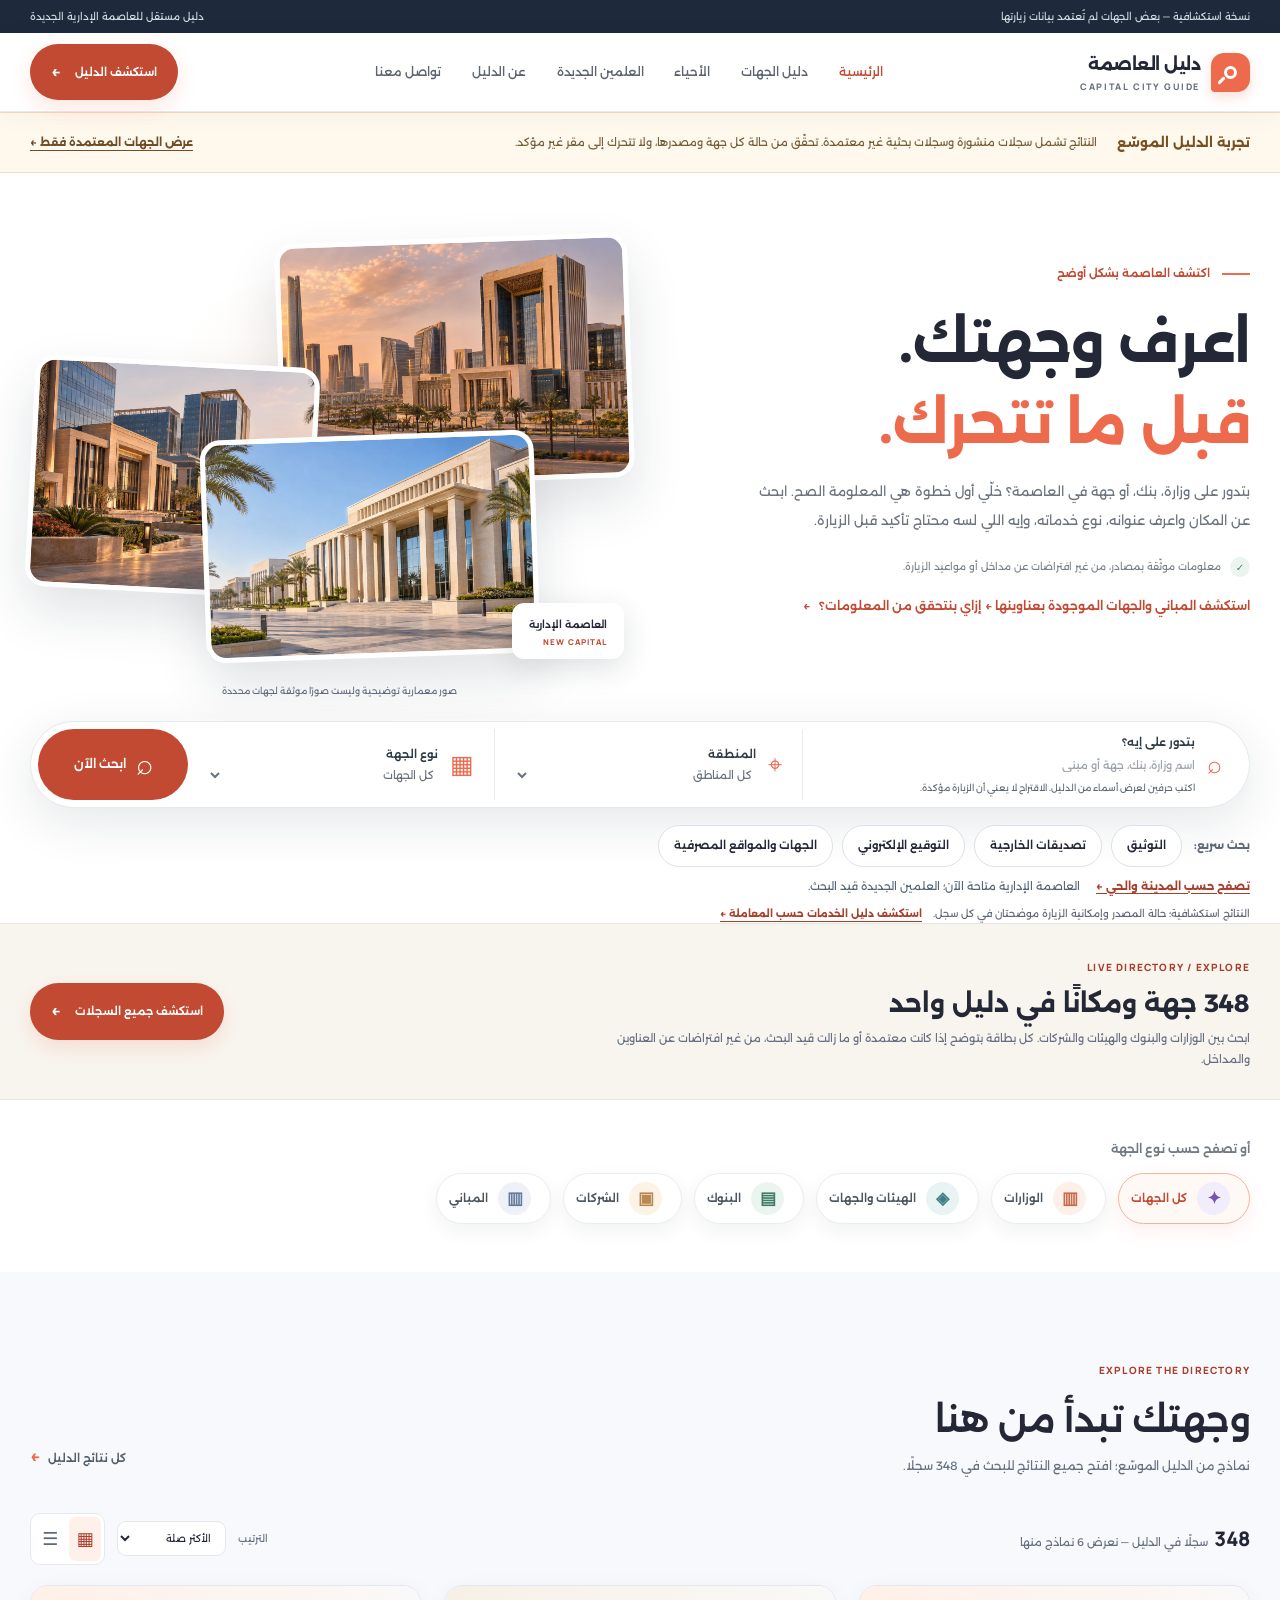
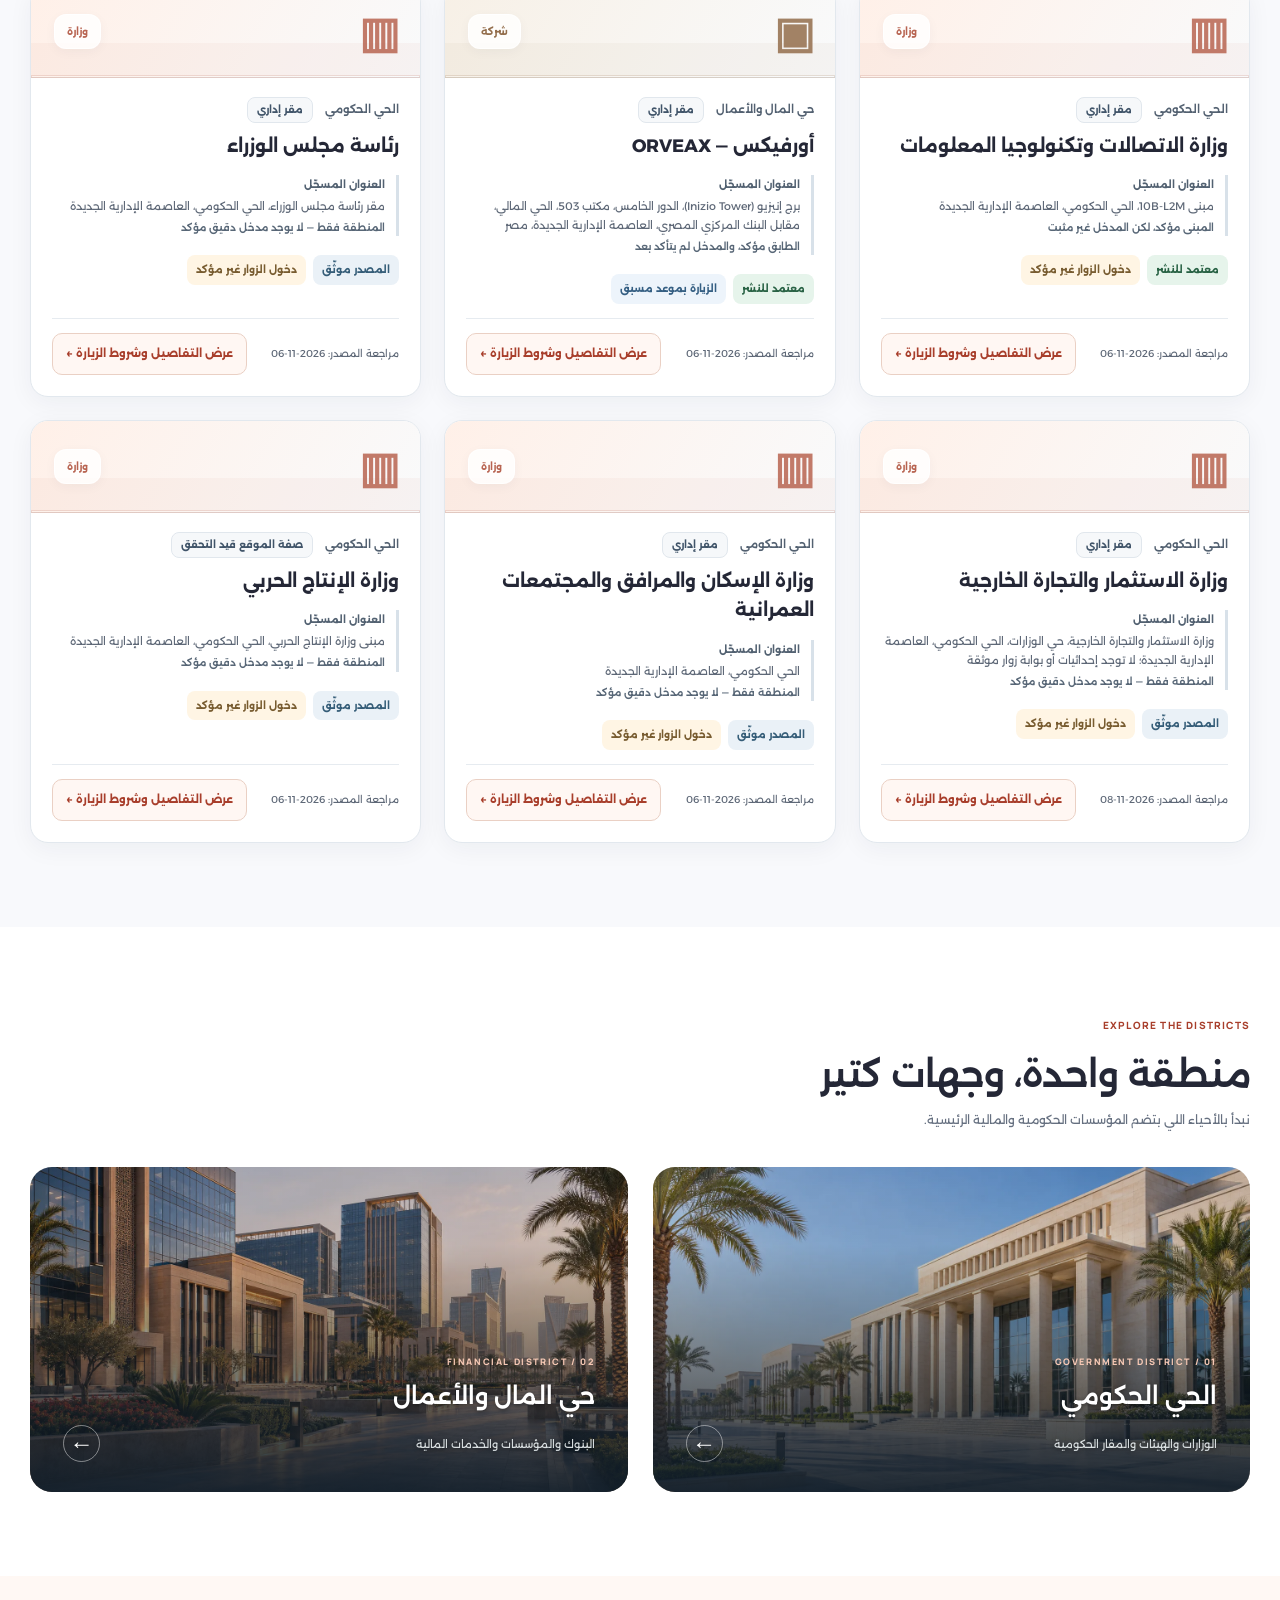
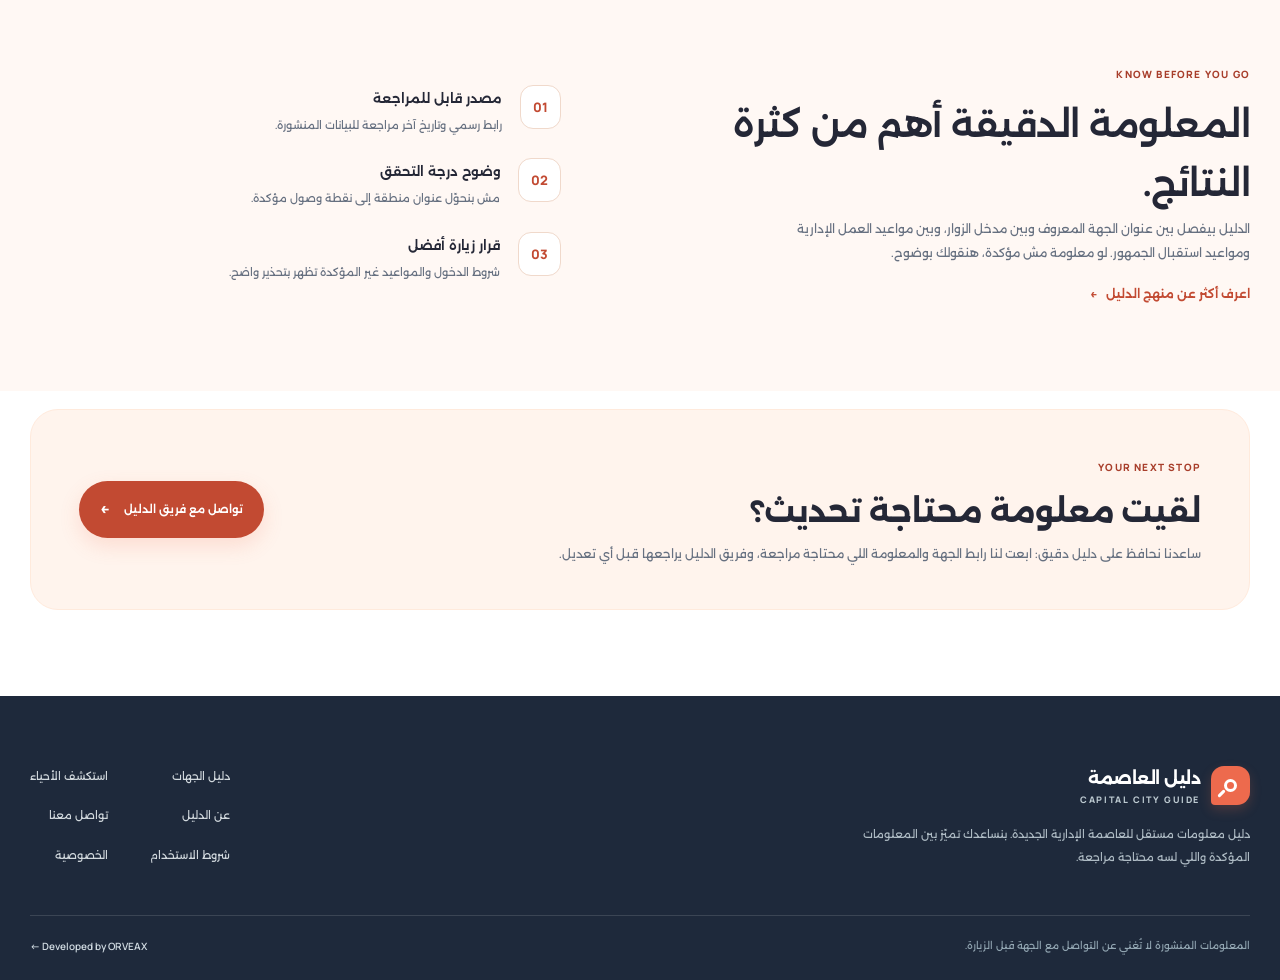
==== commit 4977b9d6: "feat(city): publish New Alamein directory from GitHub Pages build" ====
--- a/index.html
+++ b/index.html
@@ -17,7 +17,7 @@
   <header class="site-header">
     <div class="container header__inner">
       <a class="brand" href="index.html" aria-label="دليل العاصمة — الرئيسية"><span class="brand-mark" aria-hidden="true"><span></span></span><span class="brand-copy"><strong>دليل العاصمة</strong><small>CAPITAL CITY GUIDE</small></span></a>
-      <nav class="desktop-nav" aria-label="التنقل الرئيسي"><a class="active" href="index.html" aria-current="page">الرئيسية</a><a href="directory.html">دليل الجهات</a><a href="#districts">الأحياء</a><a href="about.html">عن الدليل</a><a href="contact.html">تواصل معنا</a></nav>
+      <nav class="desktop-nav" aria-label="التنقل الرئيسي"><a class="active" href="index.html" aria-current="page">الرئيسية</a><a href="directory.html">دليل الجهات</a><a href="#districts">الأحياء</a><a href="alamein.html">العلمين الجديدة</a><a href="about.html">عن الدليل</a><a href="contact.html">تواصل معنا</a></nav>
       <a class="header-action" href="directory.html">استكشف الدليل <span aria-hidden="true">←</span></a>
       <details class="mobile-nav"><summary aria-label="فتح قائمة التنقل"><span></span><span></span><span></span></summary><nav aria-label="التنقل للموبايل"><a href="index.html" aria-current="page">الرئيسية</a><a href="directory.html">دليل الجهات</a><a href="index.html#districts">الأحياء</a><a href="about.html">عن الدليل</a><a href="contact.html">تواصل معنا</a></nav></details>
     </div>
--- a/styles.css
+++ b/styles.css
@@ -1276,3 +1276,75 @@
 .arrival-contact-link:focus-visible,.map-card__status:focus-visible {outline:3px solid var(--focus-ring,#c24a32);outline-offset:3px;}
 #arrival,#contact {scroll-margin-top:98px;}
 @media(max-width:600px){.arrival-summary {grid-template-columns:1fr;gap:4px;padding:12px;}.arrival-summary strong {margin-bottom:7px;}.arrival-steps {gap:10px;}}
+
+
+/* CG-MUX-09: city-first discovery without exposing research-only cities. */
+.city-explore-link {display:flex;gap:10px 16px;align-items:center;flex-wrap:wrap;margin:10px 0 0;font-size:11px;line-height:1.8;}
+.city-explore-link a {font-weight:700;color:var(--accent-text,#a83e2b);text-decoration:underline;text-underline-offset:3px;}
+.city-explore-link span {color:#566576;}
+.city-explore-link a:focus-visible,.city-discovery-section a:focus-visible {outline:3px solid var(--accent,#c24a32);outline-offset:3px;}
+.city-coverage-note {font-size:10px;line-height:1.8;margin:-4px 0 12px;color:#576676;}
+.city-coverage-label {border-inline-start:3px solid #c6d0dc;padding:7px 11px;background:#f6f8fa;border-radius:7px;color:#415469;font-size:11px;font-weight:700;margin:0 0 17px;}
+.city-discovery-grid {display:grid;grid-template-columns:repeat(2,minmax(0,1fr));gap:18px;margin-bottom:46px;}
+.city-discovery-card {display:flex;flex-direction:column;align-items:flex-start;gap:11px;min-width:0;border:1px solid #dee6ed;border-radius:19px;padding:28px;background:#fff;box-shadow:0 7px 24px rgb(23 44 59 / 4%);}
+.city-discovery-card--active {background:linear-gradient(130deg,#fffaf6,#fff);border-color:#ead5c8;}
+.city-discovery-card--pending {background:#f8fafb;}
+.city-discovery-status {display:inline-flex;align-items:center;min-height:30px;padding:5px 11px;border:1px solid #dde4e9;border-radius:9px;background:#f5f7f9;color:#4d6070;font-size:10px;font-weight:700;}
+.city-discovery-card h2 {font-size:clamp(19px,2.5vw,28px);line-height:1.5;margin:0;}
+.city-discovery-card p {font-size:12px;line-height:2;color:#556574;flex:1;margin:0;}
+.city-discovery-main-link {display:inline-flex;justify-content:center;align-items:center;min-height:44px;padding:10px 15px;border-radius:10px;background:#fff4ef;border:1px solid #e9cabb;color:var(--accent-text,#a83e2b);font-size:11px;font-weight:700;}
+.city-discovery-unavailable {display:inline-flex;align-items:center;min-height:44px;border:1px solid #dce3e8;border-radius:10px;padding:9px 13px;color:#5e6975;background:#eff2f4;font-size:11px;font-weight:700;cursor:not-allowed;}
+.city-districts-head {margin-bottom:22px;}
+.city-districts-head h2 {font-size:clamp(21px,2.4vw,30px);margin:6px 0;line-height:1.5;}
+.city-districts-head p {font-size:12px;line-height:1.85;color:#566576;margin:0;}
+.city-district-list {display:grid;grid-template-columns:repeat(3,minmax(0,1fr));gap:16px;}
+.city-district-card {display:flex;flex-direction:column;align-items:flex-start;gap:12px;min-width:0;border:1px solid #e0e7ec;border-radius:16px;padding:22px;background:#fff;}
+.city-district-card h3 {font-size:19px;line-height:1.6;margin:0;}
+.city-district-card p {font-size:11px;line-height:2;color:#586777;flex:1;margin:0;}
+.city-district-count {font-size:11px;color:#425667;background:#f3f6f8;border-radius:8px;padding:7px 11px;}
+.city-district-link {display:inline-flex;align-items:center;justify-content:center;min-height:44px;border:1px solid #e3c2b2;border-radius:9px;background:#fff6f1;color:var(--accent-text,#a83e2b);font-size:11px;font-weight:700;padding:9px 13px;}
+.city-scope-note {margin-top:30px;padding:18px 21px;border-radius:13px;border:1px solid #e2e8ed;background:#f7f9fa;}
+.city-scope-note strong {font-size:13px;}
+.city-scope-note p {font-size:11px;line-height:1.9;color:#586777;margin:7px 0 0;}
+.city-discovery-error {padding:20px;border:1px solid #ead5c8;border-radius:10px;}
+@media(max-width:800px) {.city-discovery-grid {grid-template-columns:1fr;}.city-district-list {grid-template-columns:1fr 1fr;}}
+@media(max-width:560px) {.city-discovery-card,.city-district-card {padding:18px;}.city-district-list {grid-template-columns:1fr;}.city-district-link,.city-discovery-main-link {width:100%;}.city-explore-link {align-items:flex-start;flex-direction:column;}}
+
+
+/* CG-MUX-10: keyboard, contrast, zoom and narrow viewport guardrails. */
+:where(a,button,input,select,textarea,summary):focus-visible {
+  outline: 3px solid #b64023;
+  outline-offset: 3px;
+}
+:where(.mobile-nav summary,.mobile-nav a,.category-chip,.district-shortcuts__button,
+.pagination__button,.service-jump,.building-jump,.city-district-link,
+.city-discovery-main-link,.view-button) { min-height: 44px; }
+:where(.search-panel,.catalog-layout,.detail-layout,.place-grid,.service-entities,
+.building-associated,.city-district-list,.city-discovery-grid) { min-width: 0; }
+:where(.place-card,.service-entity,.building-associated__item,.city-district-card,
+.city-discovery-card) { overflow-wrap: anywhere; }
+.catalog-results:focus { outline: 3px solid #b64023; outline-offset: 5px; }
+#count[aria-live],#filterResultCount { font-variant-numeric: tabular-nums; }
+@media (max-width: 390px) {
+  .container { width: calc(100% - 28px); }
+  .service-entity__status,.building-associated__states,.place-card__status { gap: 6px; }
+  .place-card__body,.service-entity,.building-associated__item { padding: 15px; }
+  .search-panel,.catalog-search { min-width: 0; }
+  .city-district-card h3,.service-group__head h2 { overflow-wrap: anywhere; }
+}
+@media (max-width: 340px) {
+  .container { width: calc(100% - 20px); }
+  .detail-visit-panel,.city-discovery-card,.city-district-card { padding: 12px; }
+}
+@media (prefers-reduced-motion: reduce) {
+  *,*::before,*::after {
+    scroll-behavior: auto !important;
+    animation-duration: 0.01ms !important;
+    animation-iteration-count: 1 !important;
+    transition-duration: 0.01ms !important;
+  }
+}
+@media (forced-colors: active) {
+  :where(a,button,summary):focus-visible { outline-color: Highlight; }
+  .source-status,.visit-status,.city-discovery-unavailable { border: 1px solid CanvasText; }
+}
